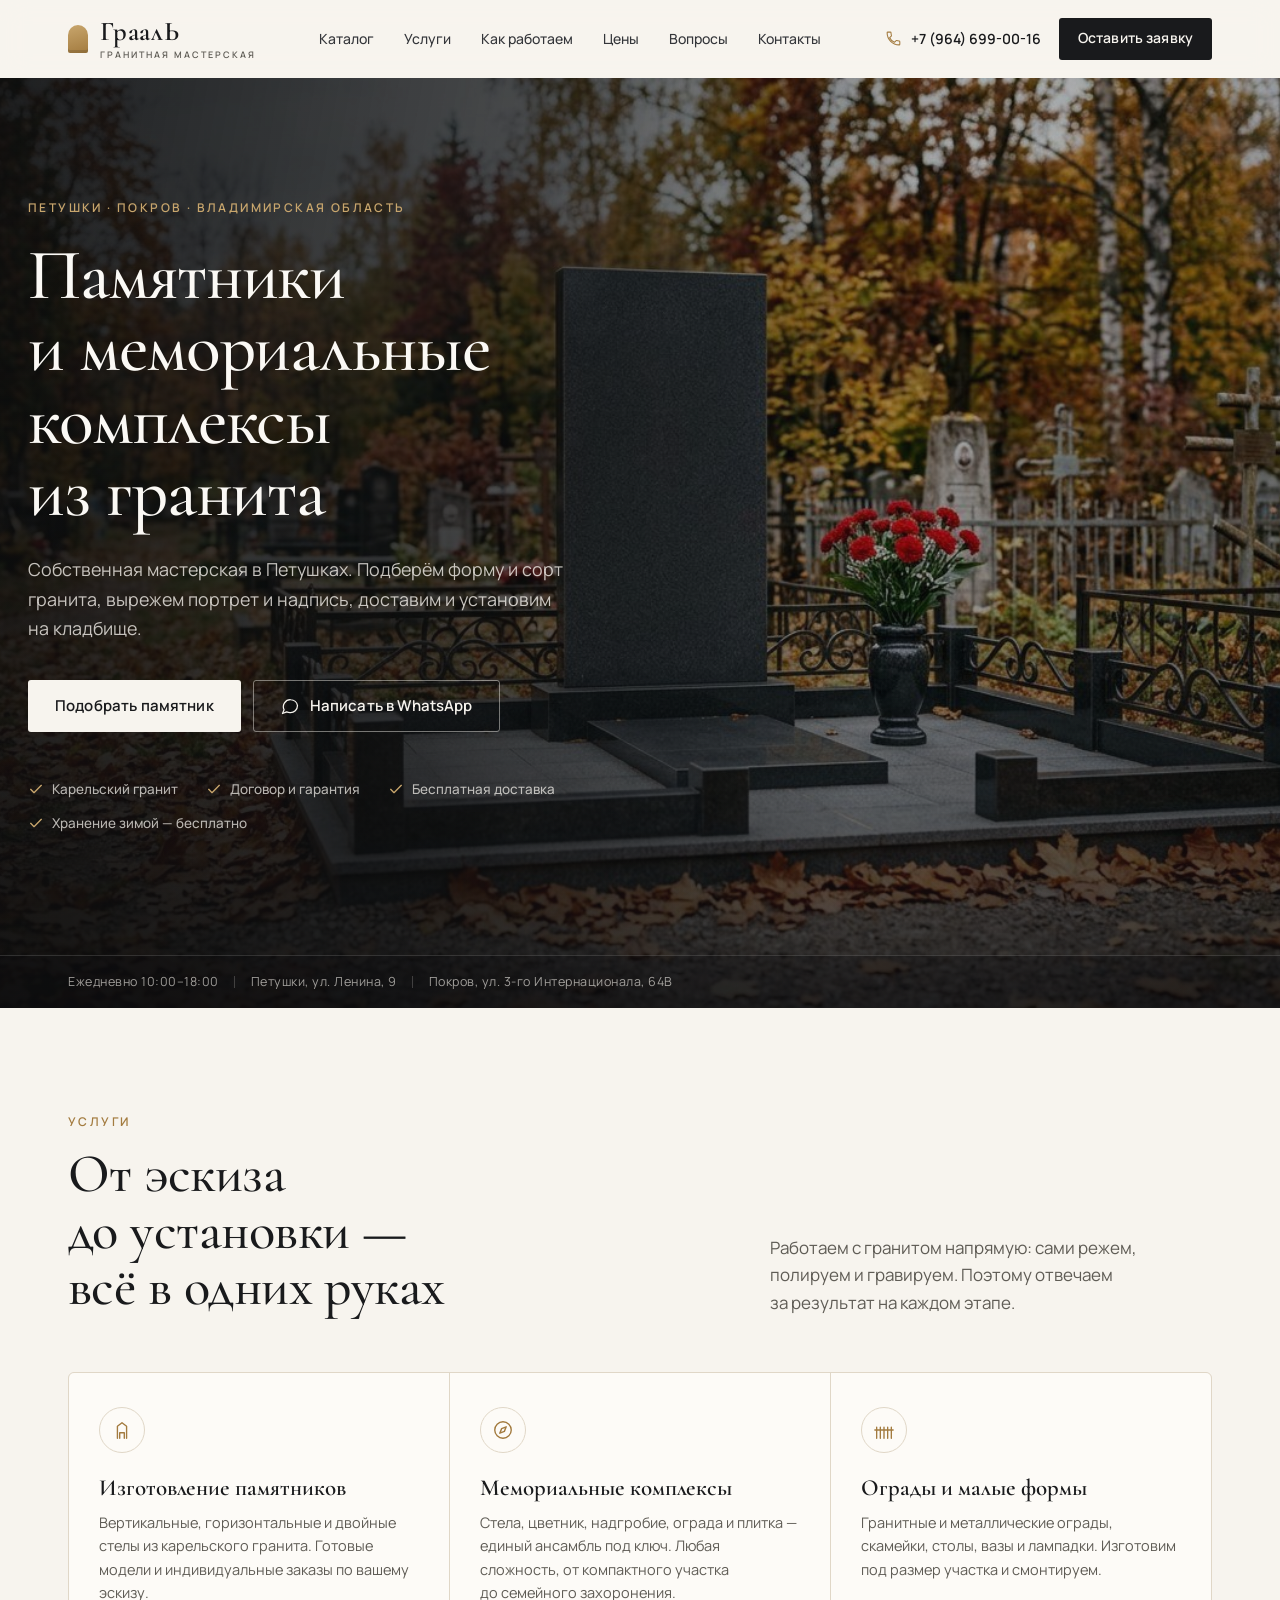
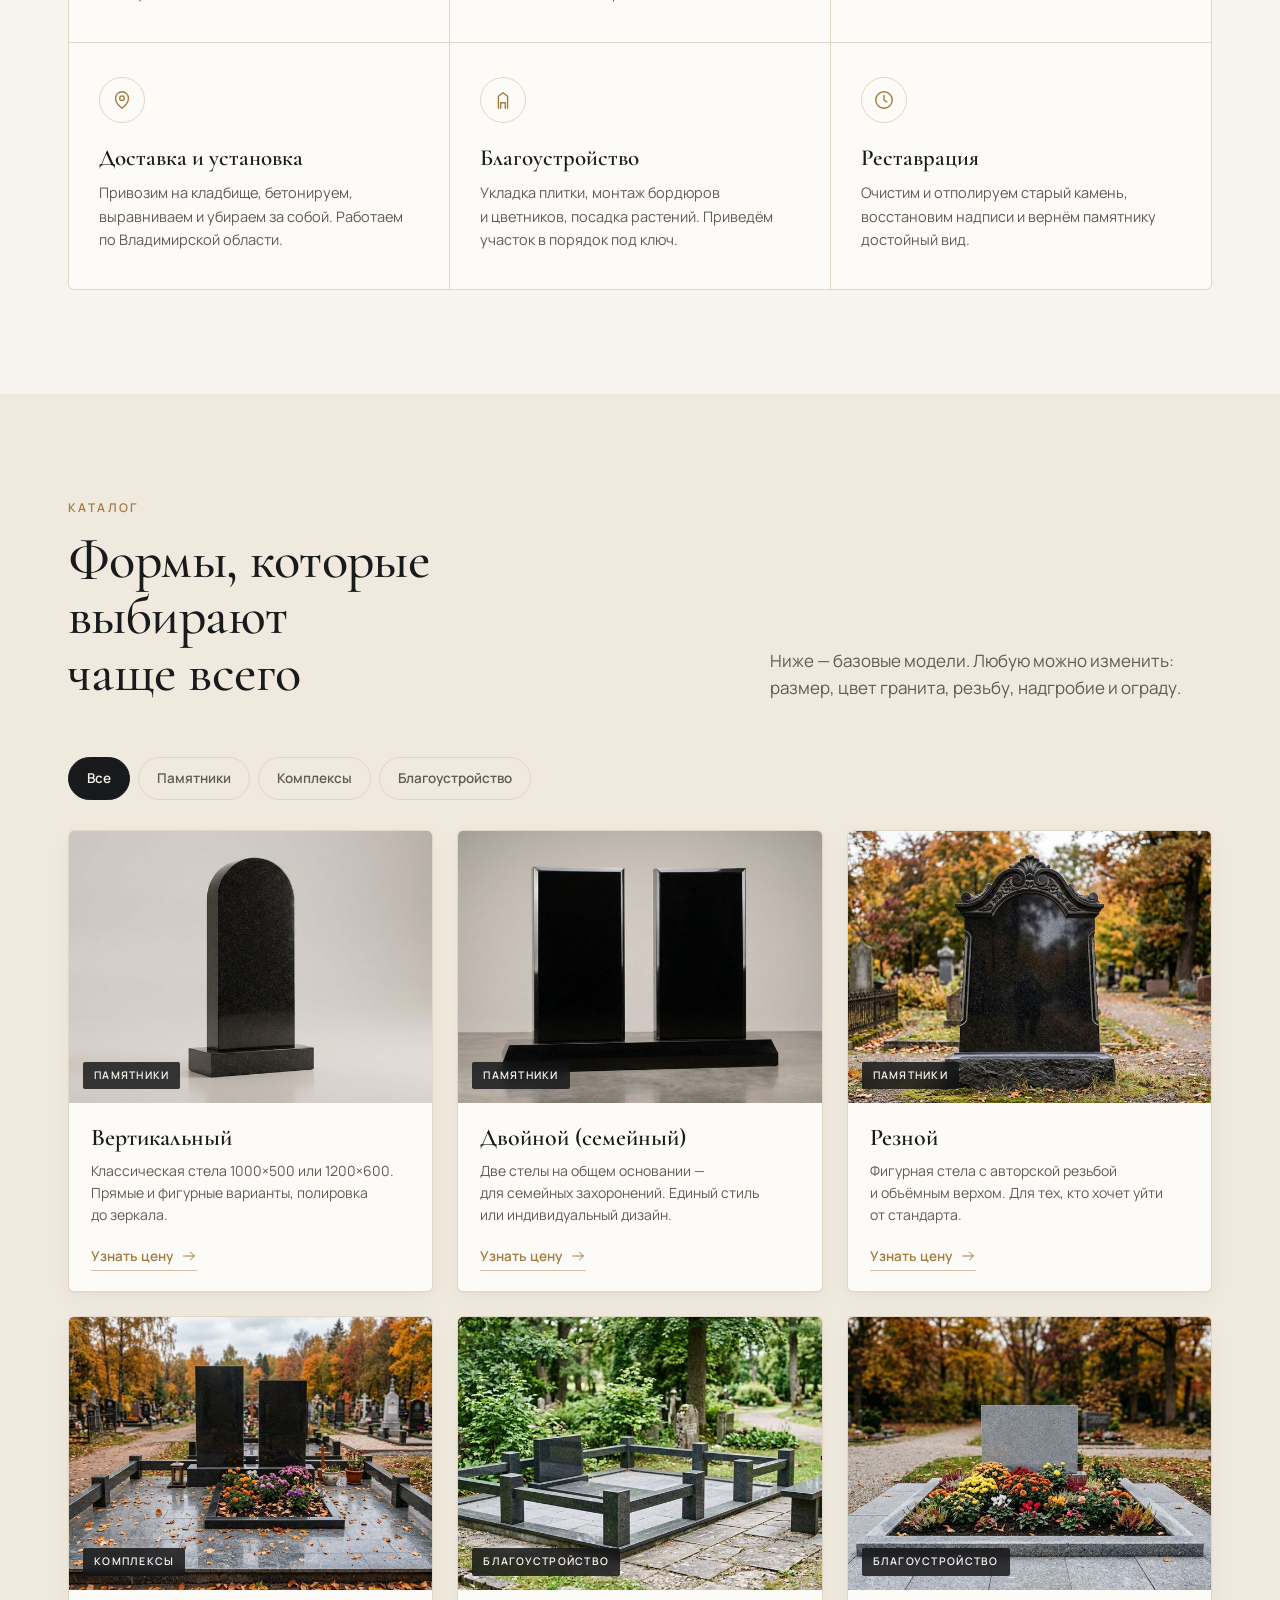
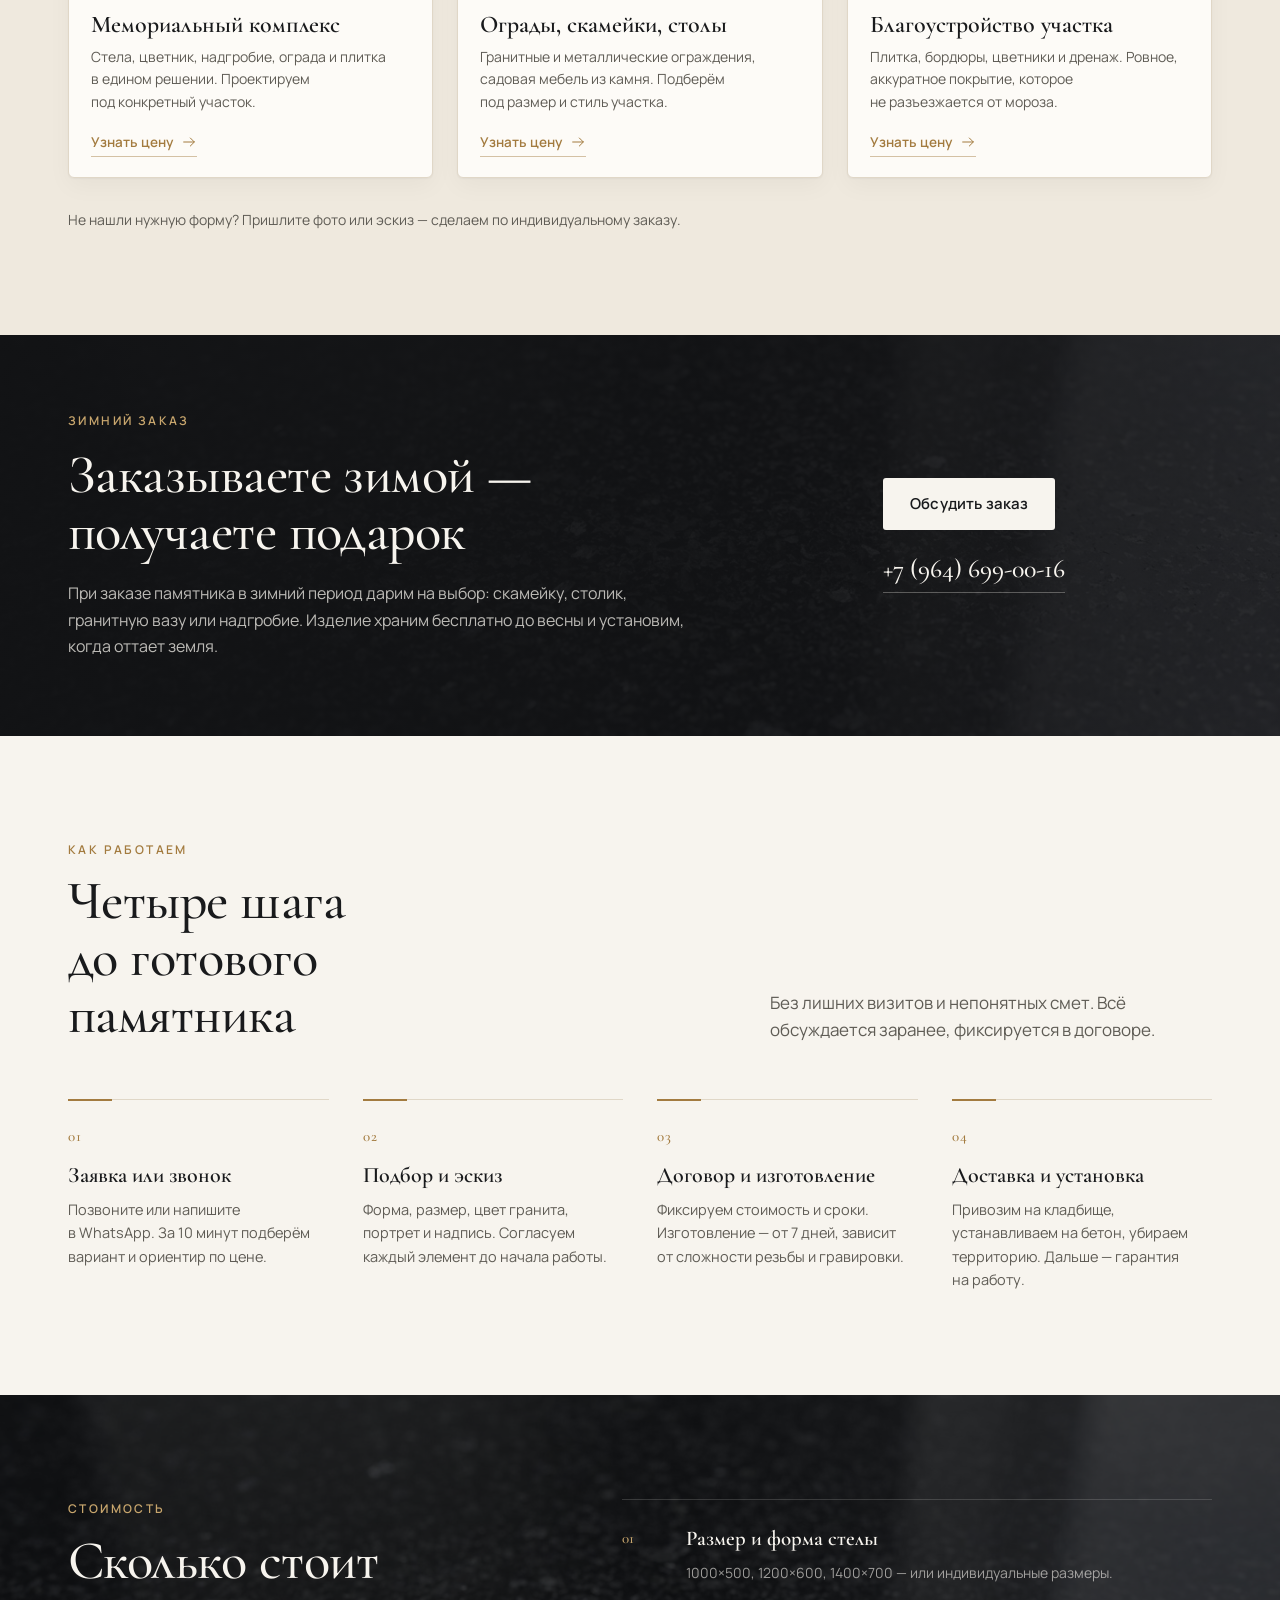
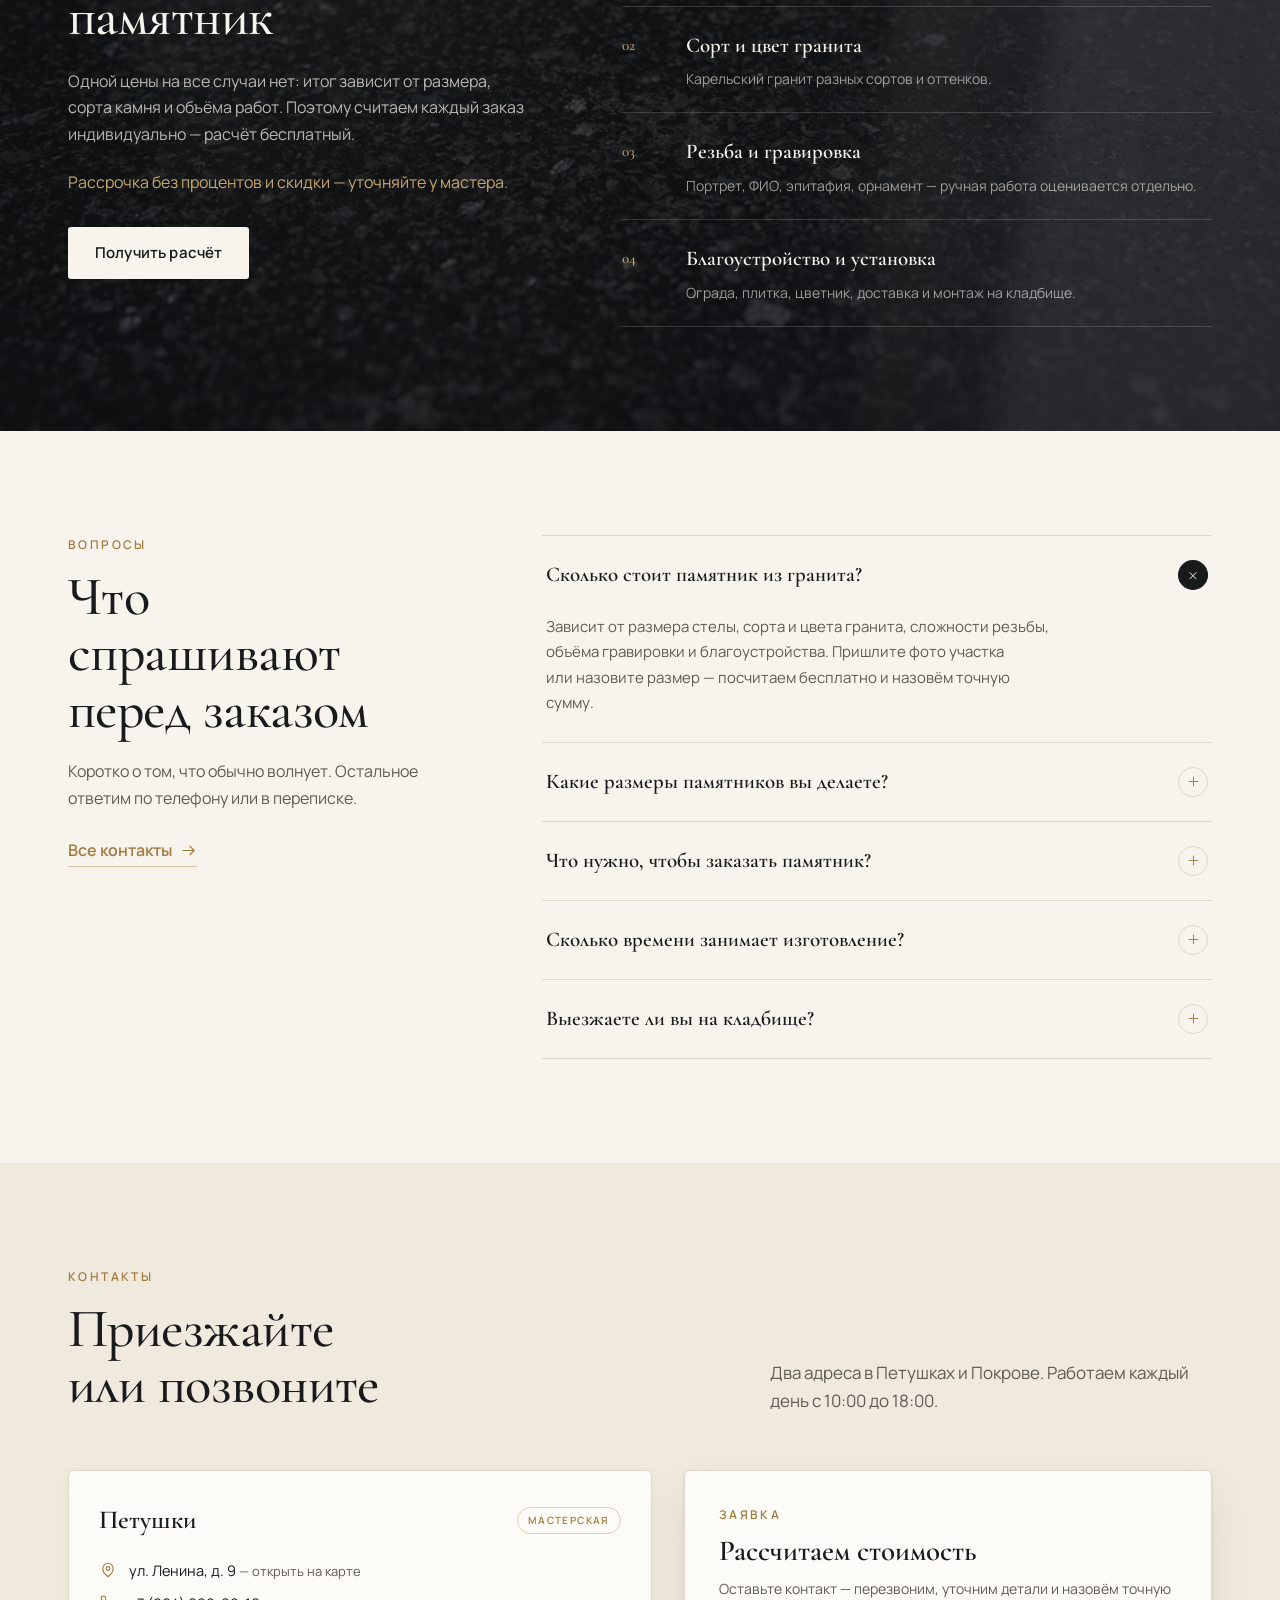
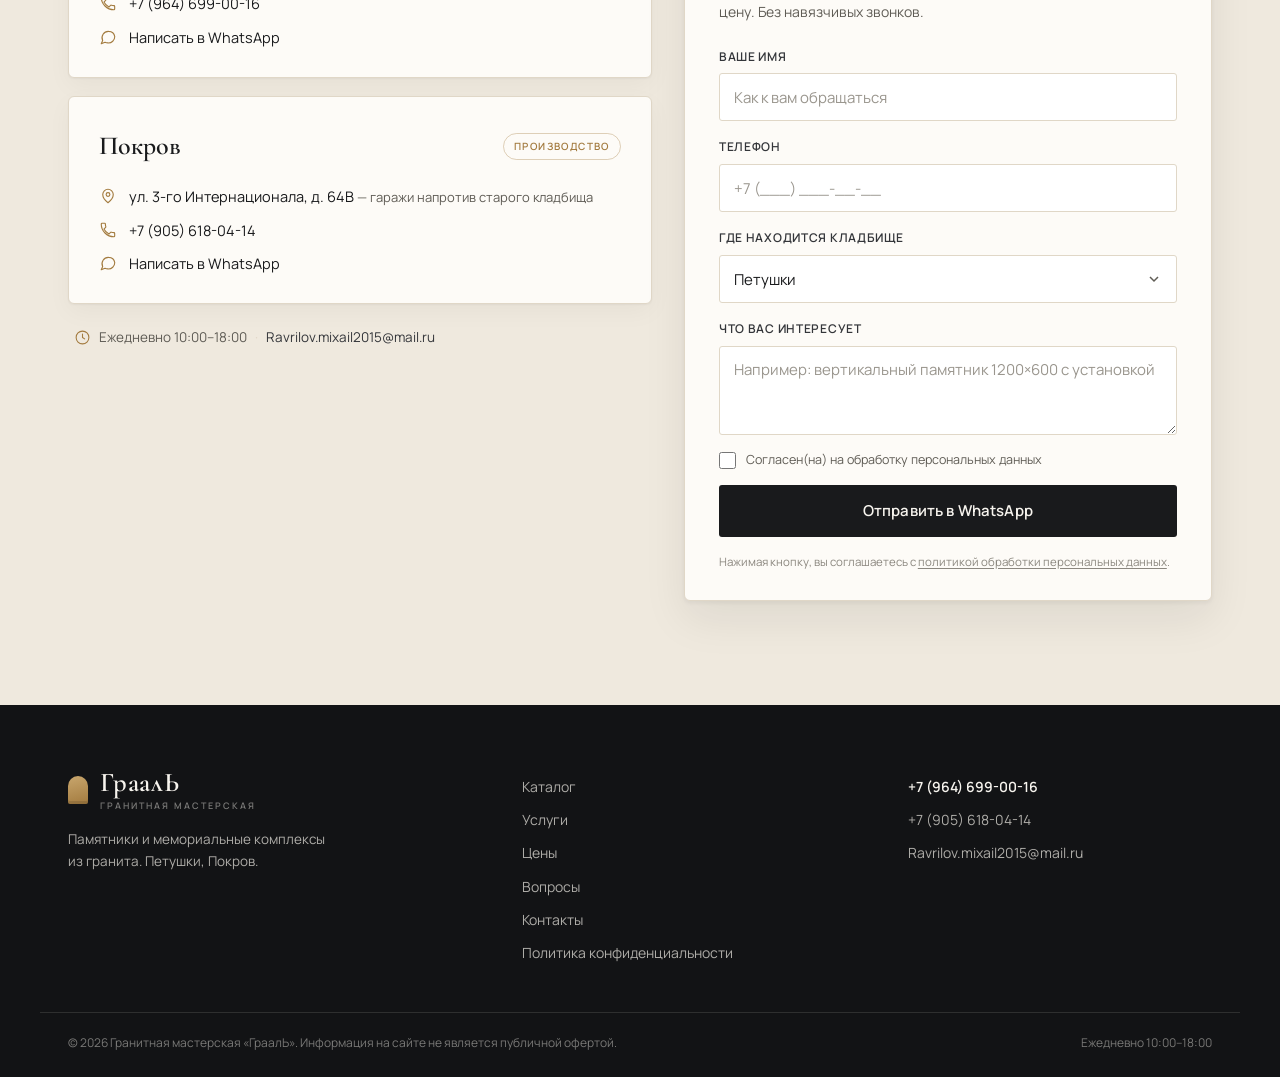
==== index.html @ c3bb771c "Redesign granite workshop site: static landing, catalog, SEO, forms Co-authored-by: arena-agent <297" ====
<!DOCTYPE html>
<html lang="ru-RU">
<head>
  <meta charset="utf-8">
  <meta name="viewport" content="width=device-width, initial-scale=1">
  <title>Памятники из гранита в Петушках и Покрове — мастерская «ГраалЬ»</title>
  <meta name="description" content="Гранитная мастерская «ГраалЬ»: памятники и мемориальные комплексы из карельского гранита в Петушках и Покрове. Изготовление, гравировка, доставка и установка. Договор, гарантия, рассрочка. Ежедневно 10:00–18:00.">
  <meta name="theme-color" content="#f7f4ee">
  <link rel="icon" href="favicon.svg" type="image/svg+xml">
  <link rel="preload" href="assets/fonts/cormorant-garamond-cyrillic-500-normal.woff2" as="font" type="font/woff2" crossorigin>
  <link rel="preload" href="assets/fonts/manrope-cyrillic-wght-normal.woff2" as="font" type="font/woff2" crossorigin>
  <link rel="preload" href="assets/img/hero.jpg" as="image">
  <link rel="stylesheet" href="assets/css/style.css">
  <script>document.documentElement.classList.add('js');</script>

  <meta property="og:type" content="website">
  <meta property="og:locale" content="ru_RU">
  <meta property="og:site_name" content="Гранитная мастерская «ГраалЬ»">
  <meta property="og:title" content="Памятники из гранита в Петушках и Покрове — изготовление и установка">
  <meta property="og:description" content="Собственная мастерская: памятники и мемориальные комплексы из карельского гранита. Гравировка, доставка, установка, благоустройство. Договор и гарантия.">
  <meta property="og:image" content="assets/img/hero.jpg">
  <meta name="twitter:card" content="summary_large_image">

  <script type="application/ld+json">
  {
    "@context": "https://schema.org",
    "@graph": [
      {
        "@type": "Organization",
        "@id": "/#organization",
        "name": "Гранитная мастерская «ГраалЬ»",
        "url": "/",
        "logo": "favicon.svg",
        "email": "Ravrilov.mixail2015@mail.ru",
        "telephone": ["+7 (964) 699-00-16", "+7 (905) 618-04-14"],
        "address": {
          "@type": "PostalAddress",
          "streetAddress": "ул. Ленина, д. 9",
          "addressLocality": "Петушки",
          "addressRegion": "Владимирская область",
          "addressCountry": "RU"
        }
      },
      {
        "@type": "LocalBusiness",
        "@id": "/#petushki",
        "name": "Гранитная мастерская «ГраалЬ» — Петушки",
        "image": "assets/img/hero.jpg",
        "url": "/",
        "telephone": "+7 (964) 699-00-16",
        "email": "Ravrilov.mixail2015@mail.ru",
        "priceRange": "₽₽",
        "address": {
          "@type": "PostalAddress",
          "streetAddress": "ул. Ленина, д. 9",
          "addressLocality": "Петушки",
          "addressRegion": "Владимирская область",
          "addressCountry": "RU"
        },
        "openingHoursSpecification": {
          "@type": "OpeningHoursSpecification",
          "dayOfWeek": ["Monday","Tuesday","Wednesday","Thursday","Friday","Saturday","Sunday"],
          "opens": "10:00",
          "closes": "18:00"
        },
        "areaServed": { "@type": "State", "name": "Владимирская область" }
      },
      {
        "@type": "LocalBusiness",
        "@id": "/#pokrov",
        "name": "Гранитная мастерская «ГраалЬ» — Покров",
        "image": "assets/img/hero.jpg",
        "url": "/",
        "telephone": "+7 (905) 618-04-14",
        "email": "Ravrilov.mixail2015@mail.ru",
        "priceRange": "₽₽",
        "address": {
          "@type": "PostalAddress",
          "streetAddress": "ул. 3-го Интернационала, д. 64В (гаражи напротив старого кладбища)",
          "addressLocality": "Покров",
          "addressRegion": "Владимирская область",
          "addressCountry": "RU"
        },
        "openingHoursSpecification": {
          "@type": "OpeningHoursSpecification",
          "dayOfWeek": ["Monday","Tuesday","Wednesday","Thursday","Friday","Saturday","Sunday"],
          "opens": "10:00",
          "closes": "18:00"
        },
        "areaServed": { "@type": "State", "name": "Владимирская область" }
      },
      {
        "@type": "FAQPage",
        "mainEntity": [
          {
            "@type": "Question",
            "name": "Сколько стоит памятник из гранита?",
            "acceptedAnswer": {
              "@type": "Answer",
              "text": "Цена зависит от размера стелы, сорта и цвета гранита, сложности резьбы, объёма гравировки и благоустройства. Расчёт бесплатный: назовите размер или пришлите фото участка — назовём точную стоимость."
            }
          },
          {
            "@type": "Question",
            "name": "Какие размеры памятников вы делаете?",
            "acceptedAnswer": {
              "@type": "Answer",
              "text": "Стандартные вертикальные стелы — 1000×500, 1200×600 и 1400×700 мм. Делаем двойные (семейные) памятники, фигурные и резные стелы, а также изделия по индивидуальным размерам."
            }
          },
          {
            "@type": "Question",
            "name": "Что нужно, чтобы заказать памятник?",
            "acceptedAnswer": {
              "@type": "Answer",
              "text": "ФИО, даты жизни, фотографию для портрета и адрес кладбища. Если есть старый памятник или ограда — достаточно фото, остальное обсудим при встрече или по телефону."
            }
          },
          {
            "@type": "Question",
            "name": "Сколько времени занимает изготовление?",
            "acceptedAnswer": {
              "@type": "Answer",
              "text": "От 7 дней в зависимости от сложности: резьба, ручной портрет и индивидуальный эскиз увеличивают срок. Зимой изделие можно заказать заранее — храним его бесплатно до весны."
            }
          },
          {
            "@type": "Question",
            "name": "Выезжаете ли вы на кладбище?",
            "acceptedAnswer": {
              "@type": "Answer",
              "text": "Да. Доставляем и устанавливаем памятники на кладбищах Петушков, Покрова и Владимирской области, бетонируем, выравниваем и убираем за собой."
            }
          }
        ]
      }
    ]
  }
  </script>
</head>
<body>
  <a class="skip-link" href="#main">Перейти к содержанию</a>

  <svg class="sprite" aria-hidden="true" focusable="false" xmlns="http://www.w3.org/2000/svg">
    <symbol id="i-phone" viewBox="0 0 24 24"><path d="M6.6 10.8a15 15 0 0 0 6.6 6.6l2.2-2.2a1 1 0 0 1 1-.25 11 11 0 0 0 3.5.56 1 1 0 0 1 1 1V20a1 1 0 0 1-1 1A17 17 0 0 1 3 4a1 1 0 0 1 1-1h3.5a1 1 0 0 1 1 1 11 11 0 0 0 .56 3.5 1 1 0 0 1-.25 1z"/></symbol>
    <symbol id="i-chat" viewBox="0 0 24 24"><path d="M21 11.5a8.4 8.4 0 0 1-9 8.4 9.6 9.6 0 0 1-4-.9L3 21l1.9-4.4a8.4 8.4 0 0 1 8-12.1 8.4 8.4 0 0 1 8.1 7z"/></symbol>
    <symbol id="i-arrow" viewBox="0 0 24 24"><path d="M4 12h16m-6-6 6 6-6 6"/></symbol>
    <symbol id="i-check" viewBox="0 0 24 24"><path d="m4 12.5 5 5L20 6.5"/></symbol>
    <symbol id="i-pin" viewBox="0 0 24 24"><path d="M12 21s7-5.5 7-11a7 7 0 1 0-14 0c0 5.5 7 11 7 11z"/><circle cx="12" cy="10" r="2.5"/></symbol>
    <symbol id="i-clock" viewBox="0 0 24 24"><circle cx="12" cy="12" r="9"/><path d="M12 7v5l3 2"/></symbol>
    <symbol id="i-mail" viewBox="0 0 24 24"><rect x="3" y="5" width="18" height="14" rx="2"/><path d="m3.5 6.5 8.5 6.5 8.5-6.5"/></symbol>
    <symbol id="i-stone" viewBox="0 0 24 24"><path d="M7 21V8l5-4 5 4v13"/><path d="M9.5 21v-6h5v6"/></symbol>
    <symbol id="i-fence" viewBox="0 0 24 24"><path d="M4 21V9m4 12V9m4 12V9m4 12V9m4 12V9M2 12h20"/></symbol>
    <symbol id="i-compass" viewBox="0 0 24 24"><circle cx="12" cy="12" r="9"/><path d="m15.5 8.5-2 5-5 2 2-5z"/></symbol>
    <symbol id="i-menu" viewBox="0 0 24 24"><path d="M4 7h16M4 12h16M4 17h16"/></symbol>
    <symbol id="i-close" viewBox="0 0 24 24"><path d="M6 6l12 12M18 6 6 18"/></symbol>
    <symbol id="i-plus" viewBox="0 0 24 24"><path d="M12 5v14M5 12h14"/></symbol>
  </svg>

  <header class="site-header" id="top">
    <div class="container header-inner">
      <a class="brand" href="#top" aria-label="ГраалЬ — на главную">
        <span class="brand-mark" aria-hidden="true"></span>
        <span class="brand-text">
          <span class="brand-name">ГраалЬ</span>
          <span class="brand-sub">гранитная мастерская</span>
        </span>
      </a>

      <nav class="nav" id="nav" aria-label="Основная навигация">
        <a href="#catalog">Каталог</a>
        <a href="#services">Услуги</a>
        <a href="#process">Как работаем</a>
        <a href="#prices">Цены</a>
        <a href="#faq">Вопросы</a>
        <a href="#contacts">Контакты</a>
      </nav>

      <div class="header-actions">
        <a class="header-phone" href="tel:+79646990016">
          <svg class="icon" aria-hidden="true"><use href="#i-phone"/></svg>
          <span>+7 (964) 699-00-16</span>
        </a>
        <a class="btn btn--solid btn--sm" href="#request">Оставить заявку</a>
        <button class="burger" id="burger" type="button" aria-expanded="false" aria-controls="nav" aria-label="Открыть меню">
          <svg class="icon icon--menu" aria-hidden="true"><use href="#i-menu"/></svg>
          <svg class="icon icon--close" aria-hidden="true"><use href="#i-close"/></svg>
        </button>
      </div>
    </div>
  </header>

  <main id="main">
    <section class="hero">
      <div class="hero-bg" role="img" aria-label="Гранитный памятник с цветами на кладбище осенью"></div>
      <div class="container hero-inner">
        <p class="eyebrow eyebrow--light">Петушки · Покров · Владимирская область</p>
        <h1>Памятники и&nbsp;мемориальные комплексы из&nbsp;гранита</h1>
        <p class="hero-lead">Собственная мастерская в Петушках. Подберём форму и&nbsp;сорт гранита, вырежем портрет и&nbsp;надпись, доставим и&nbsp;установим на&nbsp;кладбище.</p>
        <div class="hero-actions">
          <a class="btn btn--light" href="#catalog">Подобрать памятник</a>
          <a class="btn btn--ghost" href="https://wa.me/79646990016" target="_blank" rel="noopener">
            <svg class="icon" aria-hidden="true"><use href="#i-chat"/></svg>
            Написать в WhatsApp
          </a>
        </div>
        <ul class="trust-list">
          <li><svg class="icon" aria-hidden="true"><use href="#i-check"/></svg>Карельский гранит</li>
          <li><svg class="icon" aria-hidden="true"><use href="#i-check"/></svg>Договор и гарантия</li>
          <li><svg class="icon" aria-hidden="true"><use href="#i-check"/></svg>Бесплатная доставка</li>
          <li><svg class="icon" aria-hidden="true"><use href="#i-check"/></svg>Хранение зимой — бесплатно</li>
        </ul>
      </div>
      <div class="hero-foot">
        <div class="container hero-foot-inner">
          <span>Ежедневно 10:00–18:00</span>
          <span>Петушки, ул. Ленина, 9</span>
          <span>Покров, ул. 3-го Интернационала, 64В</span>
        </div>
      </div>
    </section>

    <section class="section" id="services" aria-labelledby="services-title">
      <div class="container">
        <div class="section-head">
          <div>
            <p class="eyebrow">Услуги</p>
            <h2 id="services-title">От эскиза до&nbsp;установки — всё&nbsp;в&nbsp;одних руках</h2>
          </div>
          <p class="section-lead">Работаем с гранитом напрямую: сами режем, полируем и&nbsp;гравируем. Поэтому отвечаем за&nbsp;результат на&nbsp;каждом этапе.</p>
        </div>

        <div class="services-grid">
          <article class="service-card">
            <span class="service-icon"><svg class="icon" aria-hidden="true"><use href="#i-stone"/></svg></span>
            <h3>Изготовление памятников</h3>
            <p>Вертикальные, горизонтальные и&nbsp;двойные стелы из&nbsp;карельского гранита. Готовые модели и&nbsp;индивидуальные заказы по&nbsp;вашему эскизу.</p>
          </article>
          <article class="service-card">
            <span class="service-icon"><svg class="icon" aria-hidden="true"><use href="#i-compass"/></svg></span>
            <h3>Мемориальные комплексы</h3>
            <p>Стела, цветник, надгробие, ограда и&nbsp;плитка — единый ансамбль под&nbsp;ключ. Любая сложность, от&nbsp;компактного участка до&nbsp;семейного захоронения.</p>
          </article>
          <article class="service-card">
            <span class="service-icon"><svg class="icon" aria-hidden="true"><use href="#i-fence"/></svg></span>
            <h3>Ограды и малые формы</h3>
            <p>Гранитные и&nbsp;металлические ограды, скамейки, столы, вазы и&nbsp;лампадки. Изготовим под&nbsp;размер участка и&nbsp;смонтируем.</p>
          </article>
          <article class="service-card">
            <span class="service-icon"><svg class="icon" aria-hidden="true"><use href="#i-pin"/></svg></span>
            <h3>Доставка и установка</h3>
            <p>Привозим на&nbsp;кладбище, бетонируем, выравниваем и&nbsp;убираем за&nbsp;собой. Работаем по&nbsp;Владимирской области.</p>
          </article>
          <article class="service-card">
            <span class="service-icon"><svg class="icon" aria-hidden="true"><use href="#i-stone"/></svg></span>
            <h3>Благоустройство</h3>
            <p>Укладка плитки, монтаж бордюров и&nbsp;цветников, посадка растений. Приведём участок в&nbsp;порядок под&nbsp;ключ.</p>
          </article>
          <article class="service-card">
            <span class="service-icon"><svg class="icon" aria-hidden="true"><use href="#i-clock"/></svg></span>
            <h3>Реставрация</h3>
            <p>Очистим и&nbsp;отполируем старый камень, восстановим надписи и&nbsp;вернём памятнику достойный вид.</p>
          </article>
        </div>
      </div>
    </section>

    <section class="section section--tinted" id="catalog" aria-labelledby="catalog-title">
      <div class="container">
        <div class="section-head">
          <div>
            <p class="eyebrow">Каталог</p>
            <h2 id="catalog-title">Формы, которые выбирают чаще&nbsp;всего</h2>
          </div>
          <p class="section-lead">Ниже — базовые модели. Любую можно изменить: размер, цвет гранита, резьбу, надгробие и&nbsp;ограду.</p>
        </div>

        <div class="filters" role="group" aria-label="Фильтр каталога">
          <button class="filter is-active" type="button" data-filter="all" aria-pressed="true">Все</button>
          <button class="filter" type="button" data-filter="monuments" aria-pressed="false">Памятники</button>
          <button class="filter" type="button" data-filter="complex" aria-pressed="false">Комплексы</button>
          <button class="filter" type="button" data-filter="improvement" aria-pressed="false">Благоустройство</button>
        </div>

        <div class="catalog-grid" id="catalogGrid">
          <article class="catalog-card" data-category="monuments">
            <div class="catalog-media">
              <img src="assets/img/catalog/vertical.jpg" alt="Вертикальный гранитный памятник классической формы" width="900" height="491" loading="lazy" decoding="async">
              <span class="catalog-tag">Памятники</span>
            </div>
            <div class="catalog-body">
              <h3>Вертикальный</h3>
              <p>Классическая стела 1000×500 или 1200×600. Прямые и&nbsp;фигурные варианты, полировка до&nbsp;зеркала.</p>
              <button class="catalog-link" type="button" data-product="Вертикальный памятник">Узнать цену <svg class="icon" aria-hidden="true"><use href="#i-arrow"/></svg></button>
            </div>
          </article>

          <article class="catalog-card" data-category="monuments">
            <div class="catalog-media">
              <img src="assets/img/catalog/double.jpg" alt="Двойной семейный гранитный памятник" width="900" height="491" loading="lazy" decoding="async">
              <span class="catalog-tag">Памятники</span>
            </div>
            <div class="catalog-body">
              <h3>Двойной (семейный)</h3>
              <p>Две стелы на&nbsp;общем основании — для&nbsp;семейных захоронений. Единый стиль или&nbsp;индивидуальный дизайн.</p>
              <button class="catalog-link" type="button" data-product="Двойной (семейный) памятник">Узнать цену <svg class="icon" aria-hidden="true"><use href="#i-arrow"/></svg></button>
            </div>
          </article>

          <article class="catalog-card" data-category="monuments">
            <div class="catalog-media">
              <img src="assets/img/catalog/carved.jpg" alt="Резной гранитный памятник с фигурным верхом" width="900" height="491" loading="lazy" decoding="async">
              <span class="catalog-tag">Памятники</span>
            </div>
            <div class="catalog-body">
              <h3>Резной</h3>
              <p>Фигурная стела с&nbsp;авторской резьбой и&nbsp;объёмным верхом. Для&nbsp;тех, кто хочет уйти от&nbsp;стандарта.</p>
              <button class="catalog-link" type="button" data-product="Резной памятник">Узнать цену <svg class="icon" aria-hidden="true"><use href="#i-arrow"/></svg></button>
            </div>
          </article>

          <article class="catalog-card" data-category="complex">
            <div class="catalog-media">
              <img src="assets/img/catalog/complex.jpg" alt="Мемориальный комплекс из гранита с оградой и цветником" width="900" height="491" loading="lazy" decoding="async">
              <span class="catalog-tag">Комплексы</span>
            </div>
            <div class="catalog-body">
              <h3>Мемориальный комплекс</h3>
              <p>Стела, цветник, надгробие, ограда и&nbsp;плитка в&nbsp;едином решении. Проектируем под&nbsp;конкретный участок.</p>
              <button class="catalog-link" type="button" data-product="Мемориальный комплекс">Узнать цену <svg class="icon" aria-hidden="true"><use href="#i-arrow"/></svg></button>
            </div>
          </article>

          <article class="catalog-card" data-category="improvement">
            <div class="catalog-media">
              <img src="assets/img/catalog/fence.jpg" alt="Гранитная ограда со скамейкой и столом" width="900" height="491" loading="lazy" decoding="async">
              <span class="catalog-tag">Благоустройство</span>
            </div>
            <div class="catalog-body">
              <h3>Ограды, скамейки, столы</h3>
              <p>Гранитные и&nbsp;металлические ограждения, садовая мебель из&nbsp;камня. Подберём под&nbsp;размер и&nbsp;стиль участка.</p>
              <button class="catalog-link" type="button" data-product="Ограда, скамейка, стол">Узнать цену <svg class="icon" aria-hidden="true"><use href="#i-arrow"/></svg></button>
            </div>
          </article>

          <article class="catalog-card" data-category="improvement">
            <div class="catalog-media">
              <img src="assets/img/catalog/improvement.jpg" alt="Благоустроенный участок с гранитной плиткой и цветником" width="900" height="491" loading="lazy" decoding="async">
              <span class="catalog-tag">Благоустройство</span>
            </div>
            <div class="catalog-body">
              <h3>Благоустройство участка</h3>
              <p>Плитка, бордюры, цветники и&nbsp;дренаж. Ровное, аккуратное покрытие, которое не&nbsp;разъезжается от&nbsp;мороза.</p>
              <button class="catalog-link" type="button" data-product="Благоустройство участка">Узнать цену <svg class="icon" aria-hidden="true"><use href="#i-arrow"/></svg></button>
            </div>
          </article>
        </div>

        <p class="catalog-note">Не нашли нужную форму? Пришлите фото или&nbsp;эскиз — сделаем по&nbsp;индивидуальному заказу.</p>
      </div>
    </section>

    <section class="promo" aria-labelledby="promo-title">
      <div class="container promo-inner">
        <div class="promo-text">
          <p class="eyebrow eyebrow--light">Зимний заказ</p>
          <h2 id="promo-title">Заказываете зимой — получаете подарок</h2>
          <p>При заказе памятника в&nbsp;зимний период дарим на&nbsp;выбор: скамейку, столик, гранитную вазу или&nbsp;надгробие. Изделие храним бесплатно до&nbsp;весны и&nbsp;установим, когда оттает земля.</p>
        </div>
        <div class="promo-actions">
          <a class="btn btn--light" href="#request">Обсудить заказ</a>
          <a class="promo-phone" href="tel:+79646990016">+7 (964) 699-00-16</a>
        </div>
      </div>
    </section>

    <section class="section" id="process" aria-labelledby="process-title">
      <div class="container">
        <div class="section-head">
          <div>
            <p class="eyebrow">Как работаем</p>
            <h2 id="process-title">Четыре шага до&nbsp;готового памятника</h2>
          </div>
          <p class="section-lead">Без&nbsp;лишних визитов и&nbsp;непонятных смет. Всё обсуждается заранее, фиксируется в&nbsp;договоре.</p>
        </div>

        <ol class="steps">
          <li class="step">
            <span class="step-num">01</span>
            <h3>Заявка или звонок</h3>
            <p>Позвоните или&nbsp;напишите в&nbsp;WhatsApp. За&nbsp;10&nbsp;минут подберём вариант и&nbsp;ориентир по&nbsp;цене.</p>
          </li>
          <li class="step">
            <span class="step-num">02</span>
            <h3>Подбор и эскиз</h3>
            <p>Форма, размер, цвет гранита, портрет и&nbsp;надпись. Согласуем каждый элемент до&nbsp;начала работы.</p>
          </li>
          <li class="step">
            <span class="step-num">03</span>
            <h3>Договор и изготовление</h3>
            <p>Фиксируем стоимость и&nbsp;сроки. Изготовление — от&nbsp;7&nbsp;дней, зависит от&nbsp;сложности резьбы и&nbsp;гравировки.</p>
          </li>
          <li class="step">
            <span class="step-num">04</span>
            <h3>Доставка и установка</h3>
            <p>Привозим на&nbsp;кладбище, устанавливаем на&nbsp;бетон, убираем территорию. Дальше — гарантия на&nbsp;работу.</p>
          </li>
        </ol>
      </div>
    </section>

    <section class="section section--dark prices" id="prices" aria-labelledby="prices-title">
      <div class="container">
        <div class="prices-grid">
          <div class="prices-intro">
            <p class="eyebrow eyebrow--light">Стоимость</p>
            <h2 id="prices-title">Сколько стоит памятник</h2>
            <p>Одной цены на&nbsp;все случаи нет: итог зависит от&nbsp;размера, сорта камня и&nbsp;объёма работ. Поэтому считаем каждый заказ индивидуально — расчёт бесплатный.</p>
            <p class="prices-note">Рассрочка без&nbsp;процентов и&nbsp;скидки — уточняйте у&nbsp;мастера.</p>
            <a class="btn btn--light" href="#request">Получить расчёт</a>
          </div>
          <ul class="price-factors">
            <li>
              <span class="factor-num">01</span>
              <div>
                <h3>Размер и форма стелы</h3>
                <p>1000×500, 1200×600, 1400×700 — или&nbsp;индивидуальные размеры.</p>
              </div>
            </li>
            <li>
              <span class="factor-num">02</span>
              <div>
                <h3>Сорт и цвет гранита</h3>
                <p>Карельский гранит разных сортов и&nbsp;оттенков.</p>
              </div>
            </li>
            <li>
              <span class="factor-num">03</span>
              <div>
                <h3>Резьба и гравировка</h3>
                <p>Портрет, ФИО, эпитафия, орнамент — ручная работа оценивается отдельно.</p>
              </div>
            </li>
            <li>
              <span class="factor-num">04</span>
              <div>
                <h3>Благоустройство и установка</h3>
                <p>Ограда, плитка, цветник, доставка и&nbsp;монтаж на&nbsp;кладбище.</p>
              </div>
            </li>
          </ul>
        </div>
      </div>
    </section>

    <section class="section" id="faq" aria-labelledby="faq-title">
      <div class="container faq-grid">
        <div class="faq-intro">
          <p class="eyebrow">Вопросы</p>
          <h2 id="faq-title">Что спрашивают перед&nbsp;заказом</h2>
          <p>Коротко о&nbsp;том, что&nbsp;обычно волнует. Остальное ответим по&nbsp;телефону или&nbsp;в&nbsp;переписке.</p>
          <a class="link-arrow" href="#contacts">Все контакты <svg class="icon" aria-hidden="true"><use href="#i-arrow"/></svg></a>
        </div>

        <div class="faq-list">
          <details class="faq-item" open>
            <summary>Сколько стоит памятник из&nbsp;гранита?<span class="faq-icon" aria-hidden="true"><svg class="icon"><use href="#i-plus"/></svg></span></summary>
            <div class="faq-answer"><p>Зависит от&nbsp;размера стелы, сорта и&nbsp;цвета гранита, сложности резьбы, объёма гравировки и&nbsp;благоустройства. Пришлите фото участка или&nbsp;назовите размер — посчитаем бесплатно и&nbsp;назовём точную сумму.</p></div>
          </details>
          <details class="faq-item">
            <summary>Какие размеры памятников вы&nbsp;делаете?<span class="faq-icon" aria-hidden="true"><svg class="icon"><use href="#i-plus"/></svg></span></summary>
            <div class="faq-answer"><p>Стандартные вертикальные стелы — 1000×500, 1200×600 и&nbsp;1400×700&nbsp;мм. Делаем двойные (семейные) памятники, фигурные и&nbsp;резные стелы, а&nbsp;также изделия по&nbsp;вашим размерам.</p></div>
          </details>
          <details class="faq-item">
            <summary>Что нужно, чтобы заказать памятник?<span class="faq-icon" aria-hidden="true"><svg class="icon"><use href="#i-plus"/></svg></span></summary>
            <div class="faq-answer"><p>ФИО, даты жизни, фотографию для&nbsp;портрета и&nbsp;адрес кладбища. Если&nbsp;на&nbsp;участке уже есть старый памятник или&nbsp;ограда — достаточно фото, остальное обсудим.</p></div>
          </details>
          <details class="faq-item">
            <summary>Сколько времени занимает изготовление?<span class="faq-icon" aria-hidden="true"><svg class="icon"><use href="#i-plus"/></svg></span></summary>
            <div class="faq-answer"><p>От&nbsp;7&nbsp;дней в&nbsp;зависимости от&nbsp;сложности: резьба, ручной портрет и&nbsp;индивидуальный эскиз увеличивают срок. Зимой можно заказать заранее — храним изделие бесплатно до&nbsp;весны.</p></div>
          </details>
          <details class="faq-item">
            <summary>Выезжаете ли вы&nbsp;на&nbsp;кладбище?<span class="faq-icon" aria-hidden="true"><svg class="icon"><use href="#i-plus"/></svg></span></summary>
            <div class="faq-answer"><p>Да. Доставляем и&nbsp;устанавливаем памятники на&nbsp;кладбищах Петушков, Покрова и&nbsp;Владимирской области: бетонируем, выравниваем и&nbsp;убираем за&nbsp;собой.</p></div>
          </details>
        </div>
      </div>
    </section>

    <section class="section section--tinted" id="contacts" aria-labelledby="contacts-title">
      <div class="container">
        <div class="section-head">
          <div>
            <p class="eyebrow">Контакты</p>
            <h2 id="contacts-title">Приезжайте или&nbsp;позвоните</h2>
          </div>
          <p class="section-lead">Два адреса в&nbsp;Петушках и&nbsp;Покрове. Работаем каждый день с&nbsp;10:00 до&nbsp;18:00.</p>
        </div>

        <div class="contact-grid">
          <div class="contact-cards">
            <article class="contact-card">
              <div class="contact-card-head">
                <h3>Петушки</h3>
                <span class="contact-badge">Мастерская</span>
              </div>
              <ul class="contact-list">
                <li>
                  <svg class="icon" aria-hidden="true"><use href="#i-pin"/></svg>
                  <a href="https://yandex.ru/maps/?text=%D0%9F%D0%B5%D1%82%D1%83%D1%88%D0%BA%D0%B8%2C%20%D1%83%D0%BB%D0%B8%D1%86%D0%B0%20%D0%9B%D0%B5%D0%BD%D0%B8%D0%BD%D0%B0%2C%209" target="_blank" rel="noopener">ул. Ленина, д.&nbsp;9 <span class="contact-hint">— открыть на карте</span></a>
                </li>
                <li>
                  <svg class="icon" aria-hidden="true"><use href="#i-phone"/></svg>
                  <a href="tel:+79646990016">+7 (964) 699-00-16</a>
                </li>
                <li>
                  <svg class="icon" aria-hidden="true"><use href="#i-chat"/></svg>
                  <a href="https://wa.me/79646990016" target="_blank" rel="noopener">Написать в WhatsApp</a>
                </li>
              </ul>
            </article>

            <article class="contact-card">
              <div class="contact-card-head">
                <h3>Покров</h3>
                <span class="contact-badge">Производство</span>
              </div>
              <ul class="contact-list">
                <li>
                  <svg class="icon" aria-hidden="true"><use href="#i-pin"/></svg>
                  <a href="https://yandex.ru/maps/?text=%D0%9F%D0%BE%D0%BA%D1%80%D0%BE%D0%B2%2C%20%D1%83%D0%BB%D0%B8%D1%86%D0%B0%203-%D0%B3%D0%BE%20%D0%98%D0%BD%D1%82%D0%B5%D1%80%D0%BD%D0%B0%D1%86%D0%B8%D0%BE%D0%BD%D0%B0%D0%BB%D0%B0%2C%2064%D0%92" target="_blank" rel="noopener">ул. 3-го Интернационала, д.&nbsp;64В <span class="contact-hint">— гаражи напротив старого кладбища</span></a>
                </li>
                <li>
                  <svg class="icon" aria-hidden="true"><use href="#i-phone"/></svg>
                  <a href="tel:+79056180414">+7 (905) 618-04-14</a>
                </li>
                <li>
                  <svg class="icon" aria-hidden="true"><use href="#i-chat"/></svg>
                  <a href="https://wa.me/79056180414" target="_blank" rel="noopener">Написать в WhatsApp</a>
                </li>
              </ul>
            </article>

            <p class="contact-common">
              <svg class="icon" aria-hidden="true"><use href="#i-clock"/></svg>
              Ежедневно 10:00–18:00
              <span class="contact-sep" aria-hidden="true">·</span>
              <a href="mailto:Ravrilov.mixail2015@mail.ru">Ravrilov.mixail2015@mail.ru</a>
            </p>
          </div>

          <div class="request-card" id="request">
            <p class="eyebrow">Заявка</p>
            <h3>Рассчитаем стоимость</h3>
            <p class="request-note">Оставьте контакт — перезвоним, уточним детали и&nbsp;назовём точную цену. Без&nbsp;навязчивых звонков.</p>

            <form id="request-form" novalidate>
              <div class="field">
                <label for="f-name">Ваше имя</label>
                <input id="f-name" name="name" type="text" autocomplete="name" placeholder="Как к вам обращаться" required>
              </div>
              <div class="field">
                <label for="f-phone">Телефон</label>
                <input id="f-phone" name="phone" type="tel" inputmode="tel" autocomplete="tel" placeholder="+7 (___) ___-__-__" required>
              </div>
              <div class="field">
                <label for="f-place">Где находится кладбище</label>
                <select id="f-place" name="place">
                  <option value="petushki">Петушки</option>
                  <option value="pokrov">Покров</option>
                  <option value="other">Другой район</option>
                </select>
              </div>
              <div class="field">
                <label for="f-comment">Что вас интересует</label>
                <textarea id="f-comment" name="comment" rows="3" placeholder="Например: вертикальный памятник 1200×600 с установкой"></textarea>
              </div>
              <label class="consent">
                <input type="checkbox" id="f-consent" required>
                <span>Согласен(на) на обработку персональных данных</span>
              </label>
              <button class="btn btn--solid btn--block" type="submit">Отправить в WhatsApp</button>
              <p class="form-hint">Нажимая кнопку, вы&nbsp;соглашаетесь с&nbsp;<a href="privacy.html">политикой обработки персональных данных</a>.</p>
              <p class="form-status" id="formStatus" role="status" aria-live="polite"></p>
            </form>
          </div>
        </div>
      </div>
    </section>
  </main>

  <footer class="site-footer">
    <div class="container footer-inner">
      <div class="footer-brand">
        <a class="brand" href="#top">
          <span class="brand-mark" aria-hidden="true"></span>
          <span class="brand-text">
            <span class="brand-name">ГраалЬ</span>
            <span class="brand-sub">гранитная мастерская</span>
          </span>
        </a>
        <p>Памятники и&nbsp;мемориальные комплексы из&nbsp;гранита. Петушки, Покров.</p>
      </div>
      <nav class="footer-nav" aria-label="Навигация в подвале">
        <a href="#catalog">Каталог</a>
        <a href="#services">Услуги</a>
        <a href="#prices">Цены</a>
        <a href="#faq">Вопросы</a>
        <a href="#contacts">Контакты</a>
        <a href="privacy.html">Политика конфиденциальности</a>
      </nav>
      <div class="footer-contacts">
        <a href="tel:+79646990016">+7 (964) 699-00-16</a>
        <a href="tel:+79056180414">+7 (905) 618-04-14</a>
        <a href="mailto:Ravrilov.mixail2015@mail.ru">Ravrilov.mixail2015@mail.ru</a>
      </div>
    </div>
    <div class="container footer-bottom">
      <p>© <span id="year">2026</span> Гранитная мастерская «ГраалЬ». Информация на&nbsp;сайте не&nbsp;является публичной офертой.</p>
      <p>Ежедневно 10:00–18:00</p>
    </div>
  </footer>

  <div class="mobile-bar" aria-hidden="false">
    <a class="mobile-call" href="tel:+79646990016">
      <svg class="icon" aria-hidden="true"><use href="#i-phone"/></svg>
      Позвонить
    </a>
    <a class="mobile-wa" href="https://wa.me/79646990016" target="_blank" rel="noopener">
      <svg class="icon" aria-hidden="true"><use href="#i-chat"/></svg>
      WhatsApp
    </a>
  </div>

  <script src="assets/js/main.js" defer></script>
</body>
</html>
---- assets/css/style.css ----
/* ==========================================================================
   ГраалЬ — гранитная мастерская
   Статический сайт без сборки. Шрифты локальные, внешних запросов нет.
   ========================================================================== */

/* ---------- Шрифты ---------- */
@font-face {
  font-family: "Cormorant Garamond";
  font-style: normal;
  font-weight: 500;
  font-display: swap;
  src: url("../fonts/cormorant-garamond-cyrillic-500-normal.woff2") format("woff2");
  unicode-range: U+0301, U+0400-045F, U+0490-0491, U+04B0-04B1, U+2116;
}
@font-face {
  font-family: "Cormorant Garamond";
  font-style: normal;
  font-weight: 500;
  font-display: swap;
  src: url("../fonts/cormorant-garamond-latin-500-normal.woff2") format("woff2");
  unicode-range: U+0000-00FF, U+0131, U+0152-0153, U+02BB-02BC, U+02C6, U+02DA, U+02DC, U+2000-206F, U+2074, U+20AC, U+2122, U+2191, U+2193, U+2212, U+2215, U+FEFF, U+FFFD;
}
@font-face {
  font-family: "Cormorant Garamond";
  font-style: normal;
  font-weight: 600;
  font-display: swap;
  src: url("../fonts/cormorant-garamond-cyrillic-600-normal.woff2") format("woff2");
  unicode-range: U+0301, U+0400-045F, U+0490-0491, U+04B0-04B1, U+2116;
}
@font-face {
  font-family: "Cormorant Garamond";
  font-style: normal;
  font-weight: 600;
  font-display: swap;
  src: url("../fonts/cormorant-garamond-latin-600-normal.woff2") format("woff2");
  unicode-range: U+0000-00FF, U+0131, U+0152-0153, U+02BB-02BC, U+02C6, U+02DA, U+02DC, U+2000-206F, U+2074, U+20AC, U+2122, U+2191, U+2193, U+2212, U+2215, U+FEFF, U+FFFD;
}
@font-face {
  font-family: "Manrope";
  font-style: normal;
  font-weight: 200 800;
  font-display: swap;
  src: url("../fonts/manrope-cyrillic-wght-normal.woff2") format("woff2");
  unicode-range: U+0301, U+0400-045F, U+0490-0491, U+04B0-04B1, U+2116;
}
@font-face {
  font-family: "Manrope";
  font-style: normal;
  font-weight: 200 800;
  font-display: swap;
  src: url("../fonts/manrope-latin-wght-normal.woff2") format("woff2");
  unicode-range: U+0000-00FF, U+0131, U+0152-0153, U+02BB-02BC, U+02C6, U+02DA, U+02DC, U+2000-206F, U+2074, U+20AC, U+2122, U+2191, U+2193, U+2212, U+2215, U+FEFF, U+FFFD;
}

/* ---------- Токены ---------- */
:root {
  --paper: #f7f4ee;
  --paper-2: #efe9de;
  --card: #fdfbf7;
  --ink: #191a1c;
  --ink-soft: #34363a;
  --muted: #5f5c55;
  --line: #e0d7c7;
  --line-dark: rgba(247, 244, 238, 0.16);
  --bronze: #a37b3f;
  --bronze-light: #c8a66d;
  --dark: #121315;
  --dark-2: #1b1c1e;
  --serif: "Cormorant Garamond", Georgia, "Times New Roman", serif;
  --sans: "Manrope", -apple-system, BlinkMacSystemFont, "Segoe UI", Roboto, Arial, sans-serif;
  --shadow-sm: 0 1px 2px rgba(25, 26, 28, 0.04), 0 8px 24px rgba(25, 26, 28, 0.04);
  --shadow-md: 0 2px 4px rgba(25, 26, 28, 0.05), 0 18px 44px rgba(25, 26, 28, 0.08);
  --radius: 6px;
  --header-h: 78px;
  --ease: cubic-bezier(0.22, 0.61, 0.36, 1);
}

/* ---------- Базовое ---------- */
*,
*::before,
*::after { box-sizing: border-box; }

html {
  -webkit-text-size-adjust: 100%;
  scroll-behavior: smooth;
  scroll-padding-top: calc(var(--header-h) + 16px);
}

body {
  margin: 0;
  background: var(--paper);
  color: var(--ink);
  font-family: var(--sans);
  font-size: 16px;
  line-height: 1.65;
  font-weight: 400;
  -webkit-font-smoothing: antialiased;
  -moz-osx-font-smoothing: grayscale;
  overflow-x: clip;
}

body.is-locked { overflow: hidden; }

img { max-width: 100%; height: auto; display: block; }

a { color: inherit; text-decoration: none; }

button { font: inherit; color: inherit; }

h1, h2, h3, h4, p, ul, ol, figure { margin: 0; }

ul, ol { padding: 0; list-style: none; }

::selection { background: rgba(163, 123, 63, 0.22); }

:focus-visible {
  outline: 2px solid var(--bronze);
  outline-offset: 3px;
  border-radius: 2px;
}

.sprite {
  position: absolute;
  width: 0;
  height: 0;
  overflow: hidden;
}

.icon {
  width: 20px;
  height: 20px;
  flex: none;
  fill: none;
  stroke: currentColor;
  stroke-width: 1.5;
  stroke-linecap: round;
  stroke-linejoin: round;
}

.container {
  width: 100%;
  max-width: 1200px;
  margin: 0 auto;
  padding: 0 28px;
}

.skip-link {
  position: absolute;
  left: 16px;
  top: -60px;
  z-index: 200;
  padding: 10px 16px;
  background: var(--ink);
  color: var(--paper);
  border-radius: 3px;
  font-size: 14px;
  transition: top 0.2s var(--ease);
}
.skip-link:focus { top: 12px; }

/* ---------- Кнопки ---------- */
.btn {
  display: inline-flex;
  align-items: center;
  justify-content: center;
  gap: 10px;
  min-height: 52px;
  padding: 13px 26px;
  border: 1px solid transparent;
  border-radius: 3px;
  background: transparent;
  font-family: var(--sans);
  font-size: 15px;
  font-weight: 600;
  letter-spacing: 0.01em;
  line-height: 1.2;
  cursor: pointer;
  text-align: center;
  transition: background-color 0.25s var(--ease), color 0.25s var(--ease), border-color 0.25s var(--ease), transform 0.25s var(--ease);
}
.btn:hover { transform: translateY(-1px); }
.btn:active { transform: translateY(0); }

.btn--solid {
  background: var(--ink);
  color: var(--paper);
}
.btn--solid:hover { background: #2c2e32; }

.btn--light {
  background: var(--paper);
  color: var(--ink);
}
.btn--light:hover { background: #fff; }

.btn--ghost {
  border-color: rgba(247, 244, 238, 0.45);
  color: var(--paper);
}
.btn--ghost:hover { border-color: var(--paper); background: rgba(247, 244, 238, 0.08); }

.btn--sm {
  min-height: 42px;
  padding: 10px 18px;
  font-size: 14px;
}

.btn--block { width: 100%; }

.link-arrow {
  display: inline-flex;
  align-items: center;
  gap: 8px;
  font-weight: 600;
  color: var(--bronze);
  border-bottom: 1px solid rgba(163, 123, 63, 0.4);
  padding-bottom: 2px;
  transition: color 0.2s, border-color 0.2s;
}
.link-arrow:hover { color: #7d5c2b; border-color: #7d5c2b; }
.link-arrow .icon { width: 17px; height: 17px; }

/* ---------- Типографика секций ---------- */
.eyebrow {
  font-size: 12px;
  font-weight: 600;
  letter-spacing: 0.2em;
  text-transform: uppercase;
  color: var(--bronze);
}
.eyebrow--light { color: var(--bronze-light); }

h2 {
  font-family: var(--serif);
  font-weight: 500;
  font-size: clamp(2.1rem, 4.4vw, 3.4rem);
  line-height: 1.04;
  letter-spacing: -0.01em;
  color: var(--ink);
}

.section { padding: 104px 0; }
.section--tinted { background: var(--paper-2); }
.section--dark {
  background: var(--dark);
  color: var(--paper);
}
.section--dark h2 { color: var(--paper); }

.section-head {
  display: grid;
  grid-template-columns: minmax(0, 1.2fr) minmax(0, 0.8fr);
  gap: 40px;
  align-items: end;
  margin-bottom: 56px;
}
.section-head h2 { margin-top: 14px; max-width: 17ch; }
.section-lead {
  color: var(--muted);
  font-size: 17px;
  line-height: 1.6;
  max-width: 44ch;
}
.section--dark .section-lead { color: rgba(247, 244, 238, 0.66); }

/* ---------- Шапка ---------- */
.site-header {
  position: sticky;
  top: 0;
  z-index: 100;
  height: var(--header-h);
  background: rgba(247, 244, 238, 0.88);
  backdrop-filter: blur(14px);
  -webkit-backdrop-filter: blur(14px);
  border-bottom: 1px solid transparent;
  transition: border-color 0.3s, background-color 0.3s, box-shadow 0.3s;
}
.site-header.is-scrolled {
  border-color: var(--line);
  box-shadow: 0 6px 24px rgba(25, 26, 28, 0.05);
}
.header-inner {
  height: 100%;
  display: flex;
  align-items: center;
  justify-content: space-between;
  gap: 24px;
}

.brand {
  display: inline-flex;
  align-items: center;
  gap: 12px;
  flex: none;
}
.brand-mark {
  width: 20px;
  height: 28px;
  border-radius: 10px 10px 2px 2px;
  background: linear-gradient(165deg, var(--bronze-light), var(--bronze));
  box-shadow: inset 0 -3px 0 rgba(0, 0, 0, 0.12);
}
.brand-text { display: flex; flex-direction: column; line-height: 1; }
.brand-name {
  font-family: var(--serif);
  font-size: 27px;
  font-weight: 600;
  letter-spacing: 0.03em;
  color: var(--ink);
}
.brand-sub {
  margin-top: 5px;
  font-size: 9px;
  font-weight: 600;
  letter-spacing: 0.22em;
  text-transform: uppercase;
  color: var(--muted);
}

.nav {
  display: flex;
  align-items: center;
  gap: 30px;
}
.nav a {
  position: relative;
  font-size: 14px;
  font-weight: 500;
  color: var(--ink-soft);
  padding: 6px 0;
  transition: color 0.2s;
}
.nav a::after {
  content: "";
  position: absolute;
  left: 0;
  bottom: 0;
  width: 100%;
  height: 1px;
  background: var(--bronze);
  transform: scaleX(0);
  transform-origin: left;
  transition: transform 0.3s var(--ease);
}
.nav a:hover { color: var(--ink); }
.nav a:hover::after { transform: scaleX(1); }

.header-actions {
  display: flex;
  align-items: center;
  gap: 18px;
  flex: none;
}
.header-phone {
  display: inline-flex;
  align-items: center;
  gap: 9px;
  font-size: 14px;
  font-weight: 600;
  white-space: nowrap;
}
.header-phone .icon { width: 17px; height: 17px; color: var(--bronze); }
.header-phone:hover { color: var(--bronze); }

.burger {
  display: none;
  width: 44px;
  height: 44px;
  padding: 0;
  border: 1px solid var(--line);
  border-radius: 3px;
  background: transparent;
  cursor: pointer;
  align-items: center;
  justify-content: center;
}
.burger .icon--close { display: none; }
.burger[aria-expanded="true"] .icon--menu { display: none; }
.burger[aria-expanded="true"] .icon--close { display: block; }

/* ---------- Hero ---------- */
.hero {
  position: relative;
  background: var(--dark);
  color: var(--paper);
  overflow: hidden;
  isolation: isolate;
}
.hero-bg {
  position: absolute;
  inset: 0;
  z-index: -2;
  background-image: url("../img/hero.jpg");
  background-size: cover;
  background-position: 50% 42%;
  background-repeat: no-repeat;
}
.hero::after {
  content: "";
  position: absolute;
  inset: 0;
  z-index: -1;
  background:
    linear-gradient(100deg, rgba(12, 13, 14, 0.92) 0%, rgba(12, 13, 14, 0.74) 38%, rgba(12, 13, 14, 0.32) 68%, rgba(12, 13, 14, 0.42) 100%),
    linear-gradient(to top, rgba(12, 13, 14, 0.75) 0%, rgba(12, 13, 14, 0) 45%);
}

.hero-inner {
  padding-top: clamp(72px, 10vw, 120px);
  padding-bottom: clamp(72px, 10vw, 120px);
  max-width: 100%;
}
.hero h1 {
  margin-top: 22px;
  max-width: 15ch;
  font-family: var(--serif);
  font-weight: 500;
  font-size: clamp(2.6rem, 5.6vw, 4.6rem);
  line-height: 1.01;
  letter-spacing: -0.015em;
  color: #fbf9f5;
  text-wrap: balance;
}
.hero-lead {
  margin-top: 26px;
  max-width: 52ch;
  font-size: clamp(1rem, 1.4vw, 1.12rem);
  line-height: 1.65;
  color: rgba(247, 244, 238, 0.78);
}
.hero-actions {
  margin-top: 36px;
  display: flex;
  flex-wrap: wrap;
  gap: 12px;
}
.trust-list {
  margin-top: 46px;
  display: flex;
  flex-wrap: wrap;
  gap: 12px 28px;
  max-width: 720px;
}
.trust-list li {
  display: inline-flex;
  align-items: center;
  gap: 8px;
  font-size: 13.5px;
  font-weight: 500;
  color: rgba(247, 244, 238, 0.72);
}
.trust-list .icon {
  width: 16px;
  height: 16px;
  color: var(--bronze-light);
  stroke-width: 2;
}

.hero-foot {
  border-top: 1px solid rgba(247, 244, 238, 0.14);
  background: rgba(12, 13, 14, 0.3);
}
.hero-foot-inner {
  display: flex;
  flex-wrap: wrap;
  gap: 10px 32px;
  padding-top: 16px;
  padding-bottom: 16px;
  font-size: 12.5px;
  letter-spacing: 0.04em;
  color: rgba(247, 244, 238, 0.62);
}
.hero-foot-inner span { position: relative; }
.hero-foot-inner span + span::before {
  content: "";
  position: absolute;
  left: -17px;
  top: 50%;
  width: 1px;
  height: 12px;
  background: rgba(247, 244, 238, 0.2);
  transform: translateY(-50%);
}

/* ---------- Услуги ---------- */
.services-grid {
  display: grid;
  grid-template-columns: repeat(3, 1fr);
  gap: 1px;
  background: var(--line);
  border: 1px solid var(--line);
  border-radius: var(--radius);
  overflow: hidden;
}
.service-card {
  background: var(--card);
  padding: 34px 30px 38px;
  transition: background-color 0.3s;
}
.service-card:hover { background: #fff; }
.service-icon {
  display: inline-flex;
  align-items: center;
  justify-content: center;
  width: 46px;
  height: 46px;
  border: 1px solid var(--line);
  border-radius: 50%;
  color: var(--bronze);
  margin-bottom: 22px;
}
.service-icon .icon { width: 22px; height: 22px; }
.service-card h3 {
  font-family: var(--serif);
  font-size: 23px;
  font-weight: 600;
  line-height: 1.15;
  margin-bottom: 10px;
}
.service-card p {
  font-size: 14.5px;
  line-height: 1.6;
  color: var(--muted);
}

/* ---------- Каталог ---------- */
.filters {
  display: flex;
  flex-wrap: wrap;
  gap: 8px;
  margin-bottom: 30px;
}
.filter {
  padding: 9px 18px;
  border: 1px solid var(--line);
  border-radius: 100px;
  background: transparent;
  color: var(--muted);
  font-size: 13.5px;
  font-weight: 600;
  cursor: pointer;
  transition: all 0.2s var(--ease);
}
.filter:hover { border-color: var(--ink-soft); color: var(--ink); }
.filter.is-active {
  background: var(--ink);
  border-color: var(--ink);
  color: var(--paper);
}

.catalog-grid {
  display: grid;
  grid-template-columns: repeat(3, 1fr);
  gap: 24px;
}
.catalog-card {
  display: flex;
  flex-direction: column;
  background: var(--card);
  border: 1px solid var(--line);
  border-radius: var(--radius);
  overflow: hidden;
  box-shadow: var(--shadow-sm);
  transition: transform 0.35s var(--ease), box-shadow 0.35s var(--ease), opacity 0.3s;
}
.catalog-card:hover {
  transform: translateY(-4px);
  box-shadow: var(--shadow-md);
}
.catalog-card[hidden] { display: none; }

.catalog-media {
  position: relative;
  aspect-ratio: 4 / 3;
  overflow: hidden;
  background: var(--paper-2);
}
.catalog-media img {
  width: 100%;
  height: 100%;
  object-fit: cover;
  transition: transform 0.7s var(--ease);
}
.catalog-card:hover .catalog-media img { transform: scale(1.04); }
.catalog-tag {
  position: absolute;
  left: 14px;
  bottom: 14px;
  padding: 5px 11px;
  background: rgba(18, 19, 21, 0.82);
  color: var(--paper);
  border-radius: 2px;
  font-size: 10.5px;
  font-weight: 600;
  letter-spacing: 0.12em;
  text-transform: uppercase;
  backdrop-filter: blur(4px);
}
.catalog-body {
  display: flex;
  flex-direction: column;
  flex: 1;
  padding: 22px 22px 20px;
}
.catalog-body h3 {
  font-family: var(--serif);
  font-size: 24px;
  font-weight: 600;
  line-height: 1.1;
  margin-bottom: 8px;
}
.catalog-body p {
  font-size: 14px;
  line-height: 1.6;
  color: var(--muted);
  margin-bottom: 18px;
}
.catalog-link {
  margin-top: auto;
  display: inline-flex;
  align-items: center;
  gap: 8px;
  align-self: flex-start;
  padding: 0 0 3px;
  border: 0;
  border-bottom: 1px solid rgba(163, 123, 63, 0.45);
  background: none;
  color: var(--bronze);
  font-size: 13.5px;
  font-weight: 600;
  cursor: pointer;
  transition: color 0.2s, border-color 0.2s, gap 0.25s var(--ease);
}
.catalog-link:hover { color: #7d5c2b; border-color: #7d5c2b; gap: 12px; }
.catalog-link .icon { width: 16px; height: 16px; }

.catalog-note {
  margin-top: 30px;
  font-size: 14px;
  color: var(--muted);
}
.catalog-note a { color: var(--bronze); font-weight: 600; }

/* ---------- Промо ---------- */
.promo {
  position: relative;
  background: var(--dark);
  color: var(--paper);
  overflow: hidden;
  isolation: isolate;
}
.promo::before {
  content: "";
  position: absolute;
  inset: 0;
  z-index: -1;
  background-image: url("../img/granite-texture.jpg");
  background-size: cover;
  background-position: center;
  opacity: 0.28;
}
.promo::after {
  content: "";
  position: absolute;
  inset: 0;
  z-index: -1;
  background: linear-gradient(90deg, rgba(18, 19, 21, 0.96) 0%, rgba(18, 19, 21, 0.82) 55%, rgba(18, 19, 21, 0.55) 100%);
}
.promo-inner {
  display: grid;
  grid-template-columns: minmax(0, 1.4fr) minmax(0, 0.6fr);
  gap: 48px;
  align-items: center;
  padding-top: 76px;
  padding-bottom: 76px;
}
.promo-text h2 {
  margin-top: 16px;
  color: var(--paper);
  max-width: 20ch;
}
.promo-text p:not(.eyebrow) {
  margin-top: 20px;
  max-width: 62ch;
  font-size: 16px;
  color: rgba(247, 244, 238, 0.74);
}
.promo-actions {
  display: flex;
  flex-direction: column;
  align-items: flex-start;
  gap: 18px;
}
.promo-phone {
  font-family: var(--serif);
  font-size: 26px;
  font-weight: 500;
  color: var(--paper);
  border-bottom: 1px solid rgba(247, 244, 238, 0.3);
  padding-bottom: 2px;
}
.promo-phone:hover { border-color: var(--paper); }

/* ---------- Шаги ---------- */
.steps {
  display: grid;
  grid-template-columns: repeat(4, 1fr);
  gap: 34px;
  counter-reset: step;
}
.step {
  position: relative;
  padding-top: 24px;
  border-top: 1px solid var(--line);
}
.step::before {
  content: "";
  position: absolute;
  top: -1px;
  left: 0;
  width: 44px;
  height: 2px;
  background: var(--bronze);
}
.step-num {
  display: block;
  font-family: var(--serif);
  font-size: 15px;
  font-weight: 500;
  letter-spacing: 0.08em;
  color: var(--bronze);
  margin-bottom: 14px;
}
.step h3 {
  font-family: var(--serif);
  font-size: 22px;
  font-weight: 600;
  line-height: 1.15;
  margin-bottom: 10px;
}
.step p { font-size: 14.5px; line-height: 1.6; color: var(--muted); }

/* ---------- Цены ---------- */
.prices {
  position: relative;
  overflow: hidden;
  isolation: isolate;
  background: var(--dark);
}
.prices::before {
  content: "";
  position: absolute;
  inset: 0;
  z-index: -1;
  background-image: url("../img/granite-texture.jpg");
  background-size: cover;
  background-position: center;
  opacity: 0.18;
}
.prices-grid {
  display: grid;
  grid-template-columns: minmax(0, 0.9fr) minmax(0, 1.1fr);
  gap: 72px;
  align-items: start;
}
.prices-intro h2 { margin-top: 14px; max-width: 13ch; }
.prices-intro > p:not(.eyebrow) {
  margin-top: 22px;
  font-size: 16px;
  color: rgba(247, 244, 238, 0.72);
  max-width: 46ch;
}
.prices-note {
  margin-top: 16px;
  font-size: 13.5px;
  color: var(--bronze-light) !important;
}
.prices-intro .btn { margin-top: 32px; }

.price-factors {
  border-top: 1px solid var(--line-dark);
}
.price-factors li {
  display: grid;
  grid-template-columns: 44px 1fr;
  gap: 20px;
  padding: 22px 0;
  border-bottom: 1px solid var(--line-dark);
}
.factor-num {
  font-family: var(--serif);
  font-size: 15px;
  color: var(--bronze-light);
  padding-top: 4px;
}
.price-factors h3 {
  font-family: var(--serif);
  font-size: 21px;
  font-weight: 600;
  color: var(--paper);
  margin-bottom: 4px;
}
.price-factors p { font-size: 14px; color: rgba(247, 244, 238, 0.6); }

/* ---------- FAQ ---------- */
.faq-grid {
  display: grid;
  grid-template-columns: minmax(0, 0.75fr) minmax(0, 1.25fr);
  gap: 72px;
  align-items: start;
}
.faq-intro h2 { margin-top: 14px; max-width: 14ch; }
.faq-intro > p:not(.eyebrow) {
  margin-top: 20px;
  color: var(--muted);
  font-size: 16px;
}
.faq-intro .link-arrow { margin-top: 26px; }

.faq-item {
  border-bottom: 1px solid var(--line);
}
.faq-item:first-child { border-top: 1px solid var(--line); }
.faq-item summary {
  display: flex;
  align-items: center;
  justify-content: space-between;
  gap: 24px;
  padding: 24px 4px;
  cursor: pointer;
  list-style: none;
  font-family: var(--serif);
  font-size: 21px;
  font-weight: 600;
  line-height: 1.2;
  color: var(--ink);
  transition: color 0.2s;
}
.faq-item summary::-webkit-details-marker { display: none; }
.faq-item summary:hover { color: var(--bronze); }
.faq-icon {
  display: inline-flex;
  align-items: center;
  justify-content: center;
  width: 30px;
  height: 30px;
  flex: none;
  border: 1px solid var(--line);
  border-radius: 50%;
  color: var(--bronze);
  transition: transform 0.3s var(--ease), background-color 0.3s;
}
.faq-icon .icon { width: 15px; height: 15px; }
.faq-item[open] .faq-icon { transform: rotate(45deg); background: var(--ink); border-color: var(--ink); color: var(--paper); }
.faq-answer {
  padding: 0 44px 26px 4px;
  font-size: 15px;
  line-height: 1.7;
  color: var(--muted);
  max-width: 62ch;
}

/* ---------- Контакты ---------- */
.contact-grid {
  display: grid;
  grid-template-columns: minmax(0, 1.05fr) minmax(0, 0.95fr);
  gap: 32px;
  align-items: start;
}
.contact-cards {
  display: flex;
  flex-direction: column;
  gap: 18px;
}
.contact-card {
  background: var(--card);
  border: 1px solid var(--line);
  border-radius: var(--radius);
  padding: 28px 30px;
  box-shadow: var(--shadow-sm);
}
.contact-card-head {
  display: flex;
  align-items: center;
  justify-content: space-between;
  gap: 16px;
  margin-bottom: 18px;
}
.contact-card h3 {
  font-family: var(--serif);
  font-size: 26px;
  font-weight: 600;
}
.contact-badge {
  font-size: 10px;
  font-weight: 600;
  letter-spacing: 0.14em;
  text-transform: uppercase;
  color: var(--bronze);
  border: 1px solid rgba(163, 123, 63, 0.35);
  border-radius: 100px;
  padding: 4px 10px;
  white-space: nowrap;
}
.contact-list { display: grid; gap: 12px; }
.contact-list li {
  display: flex;
  align-items: flex-start;
  gap: 12px;
  font-size: 14.5px;
  line-height: 1.5;
}
.contact-list .icon {
  width: 18px;
  height: 18px;
  color: var(--bronze);
  margin-top: 1px;
}
.contact-list a { transition: color 0.2s; }
.contact-list a:hover { color: var(--bronze); }
.contact-hint { color: var(--muted); font-size: 13px; }
.contact-common {
  display: flex;
  align-items: center;
  flex-wrap: wrap;
  gap: 8px;
  font-size: 13.5px;
  color: var(--muted);
  padding: 4px 6px;
}
.contact-common .icon { width: 17px; height: 17px; color: var(--bronze); }
.contact-common a { color: var(--ink-soft); }
.contact-common a:hover { color: var(--bronze); }
.contact-sep { color: var(--line); }

.request-card {
  background: var(--card);
  border: 1px solid var(--line);
  border-radius: var(--radius);
  padding: 34px 34px 30px;
  box-shadow: var(--shadow-md);
}
.request-card h3 {
  font-family: var(--serif);
  font-size: 29px;
  font-weight: 600;
  line-height: 1.1;
  margin-top: 10px;
}
.request-note {
  margin-top: 10px;
  font-size: 14px;
  color: var(--muted);
}
#request-form { margin-top: 24px; display: grid; gap: 16px; }
.field { display: grid; gap: 7px; }
.field label {
  font-size: 12px;
  font-weight: 600;
  letter-spacing: 0.06em;
  text-transform: uppercase;
  color: var(--ink-soft);
}
.field input,
.field select,
.field textarea {
  width: 100%;
  min-height: 48px;
  padding: 12px 14px;
  border: 1px solid var(--line);
  border-radius: 3px;
  background: #fff;
  color: var(--ink);
  font-family: var(--sans);
  font-size: 15px;
  line-height: 1.4;
  transition: border-color 0.2s, box-shadow 0.2s;
}
.field textarea { resize: vertical; min-height: 84px; }
.field select {
  appearance: none;
  background-image: url("data:image/svg+xml,%3Csvg xmlns='http://www.w3.org/2000/svg' width='16' height='16' fill='none' stroke='%235f5c55' stroke-width='1.5'%3E%3Cpath d='m4 6 4 4 4-4'/%3E%3C/svg%3E");
  background-repeat: no-repeat;
  background-position: right 14px center;
  padding-right: 42px;
  cursor: pointer;
}
.field input::placeholder,
.field textarea::placeholder { color: #9a968e; }
.field input:focus,
.field select:focus,
.field textarea:focus {
  outline: none;
  border-color: var(--bronze);
  box-shadow: 0 0 0 3px rgba(163, 123, 63, 0.12);
}
.field input.is-invalid,
.field textarea.is-invalid { border-color: #b4453a; }
.field-error {
  font-size: 12px;
  color: #b4453a;
  display: none;
}
.field-error.is-visible { display: block; }

.consent {
  display: flex;
  align-items: flex-start;
  gap: 10px;
  font-size: 12.5px;
  line-height: 1.45;
  color: var(--muted);
  cursor: pointer;
}
.consent input {
  width: 17px;
  height: 17px;
  margin: 1px 0 0;
  accent-color: var(--bronze);
  flex: none;
}
.form-hint {
  font-size: 11.5px;
  line-height: 1.5;
  color: #8b877f;
}
.form-hint a { text-decoration: underline; text-underline-offset: 2px; }
.form-status {
  font-size: 13.5px;
  line-height: 1.5;
  color: #2f6b46;
  display: none;
}
.form-status.is-visible { display: block; }
.form-status.is-error { color: #b4453a; }

/* ---------- Подвал ---------- */
.site-footer {
  background: var(--dark);
  color: rgba(247, 244, 238, 0.68);
  padding-top: 64px;
}
.footer-inner {
  display: grid;
  grid-template-columns: minmax(0, 1.2fr) minmax(0, 1fr) minmax(0, 0.9fr);
  gap: 48px;
  padding-bottom: 48px;
}
.footer-brand .brand-name { color: var(--paper); }
.footer-brand .brand-sub { color: rgba(247, 244, 238, 0.45); }
.footer-brand p {
  margin-top: 18px;
  font-size: 13.5px;
  line-height: 1.6;
  max-width: 34ch;
}
.footer-nav,
.footer-contacts { display: flex; flex-direction: column; gap: 10px; padding-top: 6px; }
.footer-nav a,
.footer-contacts a {
  font-size: 14px;
  color: rgba(247, 244, 238, 0.68);
  transition: color 0.2s;
}
.footer-nav a:hover,
.footer-contacts a:hover { color: var(--paper); }
.footer-contacts a:first-child { color: var(--paper); font-weight: 600; }
.footer-bottom {
  display: flex;
  flex-wrap: wrap;
  justify-content: space-between;
  gap: 12px;
  padding-top: 20px;
  padding-bottom: 24px;
  border-top: 1px solid rgba(247, 244, 238, 0.12);
  font-size: 12px;
  color: rgba(247, 244, 238, 0.45);
}

/* ---------- Мобильная панель ---------- */
.mobile-bar {
  position: fixed;
  left: 0;
  right: 0;
  bottom: 0;
  z-index: 90;
  display: none;
  gap: 8px;
  padding: 10px 12px calc(10px + env(safe-area-inset-bottom));
  background: rgba(247, 244, 238, 0.94);
  backdrop-filter: blur(14px);
  -webkit-backdrop-filter: blur(14px);
  border-top: 1px solid var(--line);
}
.mobile-bar a {
  display: flex;
  align-items: center;
  justify-content: center;
  gap: 8px;
  min-height: 48px;
  border-radius: 3px;
  font-size: 14px;
  font-weight: 600;
}
.mobile-call { background: var(--ink); color: var(--paper); }
.mobile-wa { background: var(--paper); border: 1px solid var(--line); color: var(--ink); }
.mobile-bar .icon { width: 18px; height: 18px; }

/* ---------- Анимация появления ---------- */
.js .reveal {
  opacity: 0;
  transform: translateY(16px);
  transition: opacity 0.7s var(--ease), transform 0.7s var(--ease);
}
.js .reveal.is-visible { opacity: 1; transform: none; }

/* ---------- Адаптив ---------- */
@media (max-width: 1100px) {
  .section { padding: 84px 0; }
  .header-phone { display: none; }
  .services-grid { grid-template-columns: repeat(2, 1fr); }
  .catalog-grid { grid-template-columns: repeat(2, 1fr); }
  .steps { grid-template-columns: repeat(2, 1fr); gap: 30px; }
  .prices-grid,
  .faq-grid { gap: 48px; }
  .footer-inner { grid-template-columns: 1fr 1fr; }
  .footer-brand { grid-column: 1 / -1; }
}

@media (max-width: 960px) {
  :root { --header-h: 68px; }

  .header-inner { gap: 16px; }
  .header-phone { display: none; }
  .header-actions .btn { display: none; }
  .burger { display: inline-flex; }

  .nav {
    position: fixed;
    top: var(--header-h);
    right: 0;
    bottom: 0;
    width: min(340px, 88vw);
    flex-direction: column;
    align-items: flex-start;
    gap: 4px;
    padding: 28px 28px 40px;
    background: var(--paper);
    border-left: 1px solid var(--line);
    box-shadow: -20px 0 50px rgba(25, 26, 28, 0.12);
    transform: translateX(100%);
    visibility: hidden;
    transition: transform 0.35s var(--ease), visibility 0.35s;
    overflow-y: auto;
  }
  .nav.is-open { transform: none; visibility: visible; }
  .nav a {
    width: 100%;
    padding: 12px 0;
    font-family: var(--serif);
    font-size: 24px;
    font-weight: 600;
    border-bottom: 1px solid var(--line);
  }
  .nav a::after { display: none; }

  .section-head { grid-template-columns: 1fr; gap: 18px; margin-bottom: 40px; }
  .section-head h2 { max-width: 22ch; }
  .section-lead { max-width: 60ch; }

  .promo-inner { grid-template-columns: 1fr; gap: 30px; padding-top: 60px; padding-bottom: 60px; }
  .promo-actions { flex-direction: row; align-items: center; gap: 24px; }

  .prices-grid,
  .faq-grid,
  .contact-grid { grid-template-columns: 1fr; gap: 36px; }
  .price-factors li { padding: 18px 0; }
  .faq-answer { padding-right: 0; }

  .footer-inner { grid-template-columns: 1fr; gap: 32px; }
  .footer-brand { grid-column: auto; }
}

@media (max-width: 720px) {
  .container { padding: 0 20px; }
  .section { padding: 68px 0; }
  h2 { font-size: clamp(1.95rem, 8vw, 2.6rem); }

  .hero-bg { background-position: 58% 42%; }
  .hero-inner { padding-top: 64px; padding-bottom: 64px; }
  .hero h1 { font-size: clamp(2.3rem, 10.5vw, 3.1rem); max-width: 16ch; }
  .hero-lead { margin-top: 20px; }
  .hero-actions { margin-top: 28px; }
  .hero-actions .btn { flex: 1 1 100%; }
  .trust-list { margin-top: 32px; display: grid; grid-template-columns: 1fr 1fr; gap: 10px 16px; }
  .trust-list li { font-size: 12.5px; line-height: 1.35; }
  .hero-foot-inner { font-size: 11.5px; gap: 8px 18px; }
  .hero-foot-inner span + span::before { display: none; }

  .services-grid { grid-template-columns: 1fr; }
  .service-card { padding: 26px 22px 28px; }

  .filters { gap: 6px; }
  .filter { padding: 8px 14px; font-size: 12.5px; }
  .catalog-grid { grid-template-columns: 1fr; gap: 16px; }
  .catalog-body { padding: 18px 18px 16px; }

  .steps { grid-template-columns: 1fr; gap: 26px; }
  .step { padding-top: 20px; }

  .promo-text h2 { max-width: none; }
  .promo-actions { flex-direction: column; align-items: flex-start; }

  .contact-card { padding: 22px 20px; }
  .request-card { padding: 26px 20px 24px; }

  .footer-bottom { flex-direction: column; }

  .mobile-bar { display: flex; }
  body { padding-bottom: 68px; }
  .site-footer { padding-bottom: 0; }

  .faq-item summary { font-size: 19px; padding: 20px 2px; gap: 14px; }
  .faq-icon { width: 28px; height: 28px; }
  .faq-answer { padding-left: 2px; }
}

@media (max-width: 420px) {
  .trust-list { grid-template-columns: 1fr; }
  .hero h1 { font-size: 2.15rem; }
  .brand-name { font-size: 24px; }
}

/* ---------- Уменьшенная анимация ---------- */
@media (prefers-reduced-motion: reduce) {
  html { scroll-behavior: auto; }
  *,
  *::before,
  *::after {
    animation-duration: 0.01ms !important;
    animation-iteration-count: 1 !important;
    transition-duration: 0.01ms !important;
  }
  .js .reveal { opacity: 1; transform: none; }
}

/* ---------- Печать ---------- */
@media print {
  .site-header,
  .hero-bg,
  .hero-actions,
  .mobile-bar,
  .filters,
  .catalog-link,
  .site-footer { display: none !important; }
  body { background: #fff; color: #000; padding: 0; }
  .section { padding: 24px 0; }
  .hero { background: #fff; color: #000; }
  .hero h1, .promo-text h2, .prices-intro h2 { color: #000; }
}

/* ---------- Служебные страницы ---------- */
.narrow { max-width: 840px; }
.legal { padding-top: 64px; }
.legal h1 {
  font-family: var(--serif);
  font-weight: 500;
  font-size: clamp(2.2rem, 5vw, 3.4rem);
  line-height: 1.05;
  margin-top: 14px;
  margin-bottom: 40px;
  max-width: 24ch;
}
.legal h2 {
  font-family: var(--serif);
  font-size: 25px;
  font-weight: 600;
  line-height: 1.2;
  margin: 34px 0 10px;
}
.legal p {
  color: var(--muted);
  font-size: 15.5px;
  line-height: 1.75;
  margin-bottom: 10px;
  max-width: 70ch;
}
.legal a {
  color: var(--bronze);
  text-decoration: underline;
  text-underline-offset: 3px;
}
.legal a:hover { color: #7d5c2b; }

/* Телефоны не разрываются переносом строки */
a[href^="tel:"],
.promo-phone { white-space: nowrap; }

.back-link {
  border-color: var(--line);
  color: var(--ink);
}
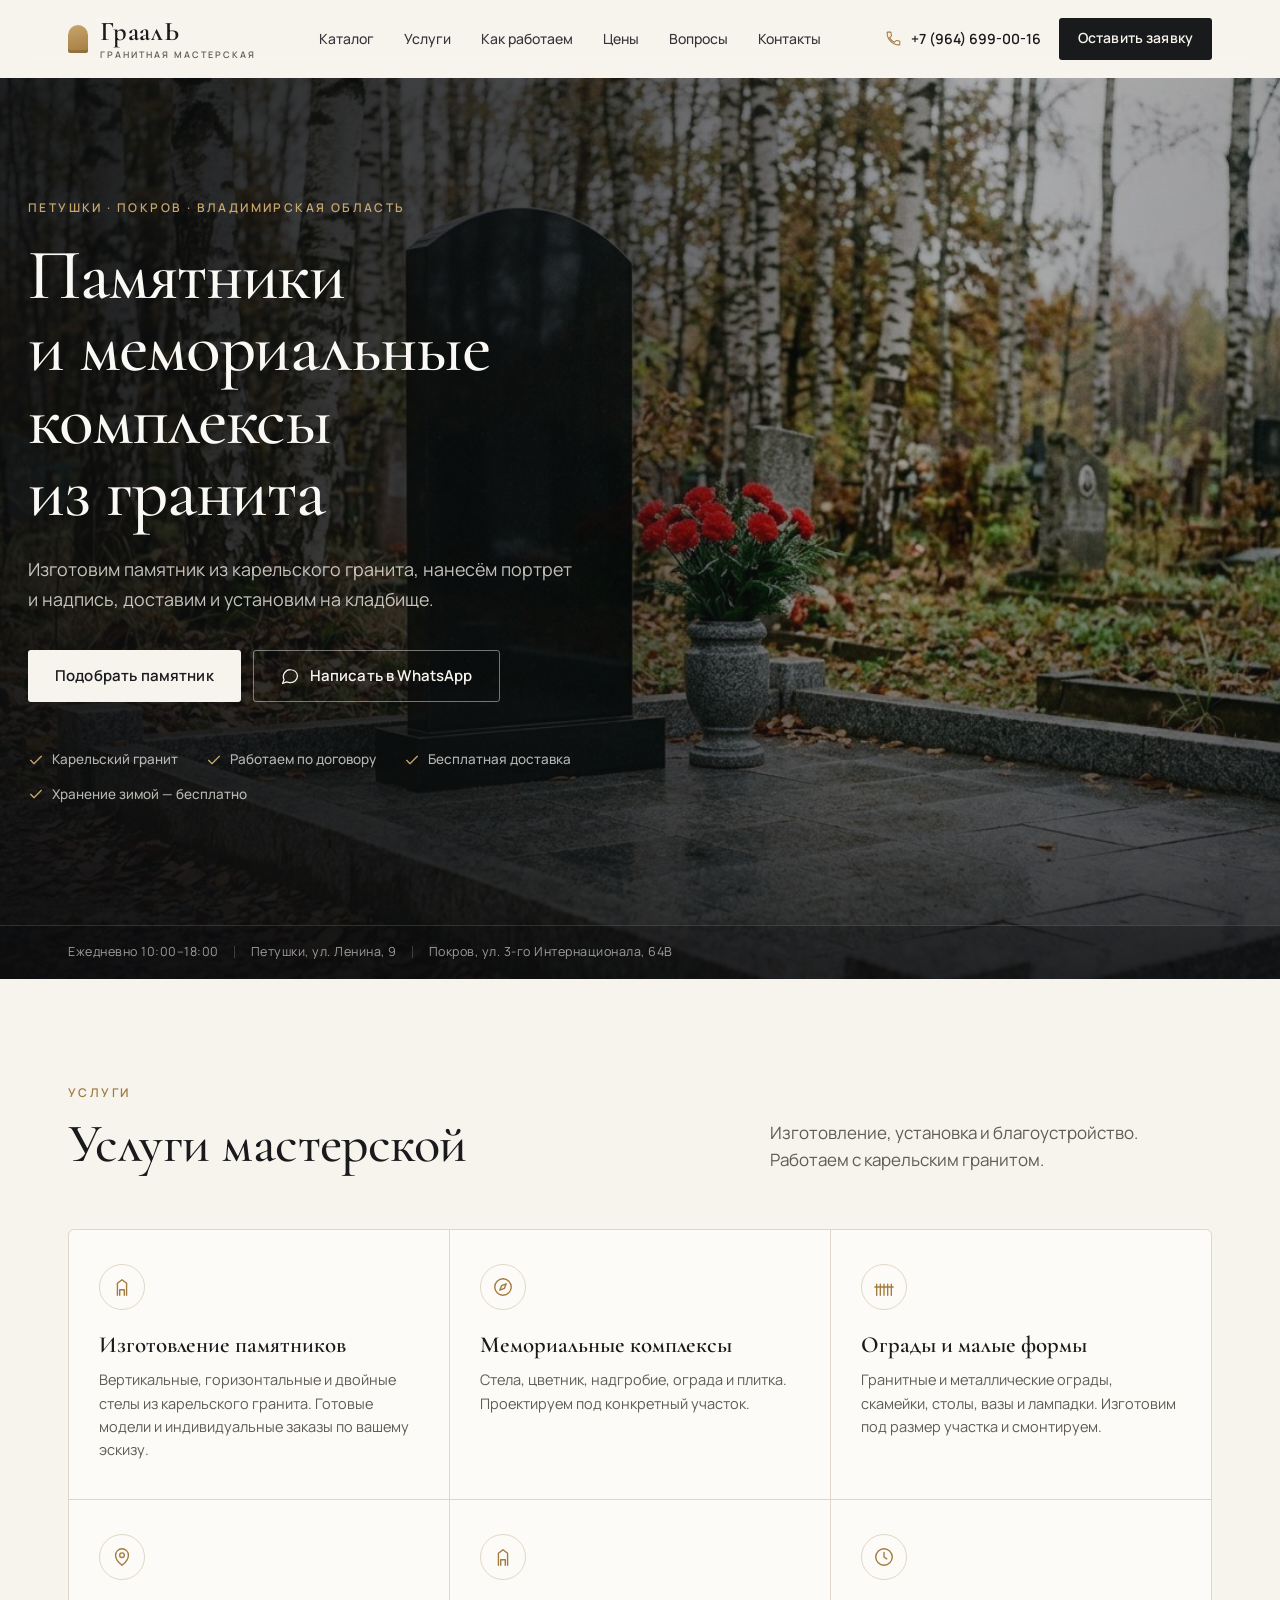
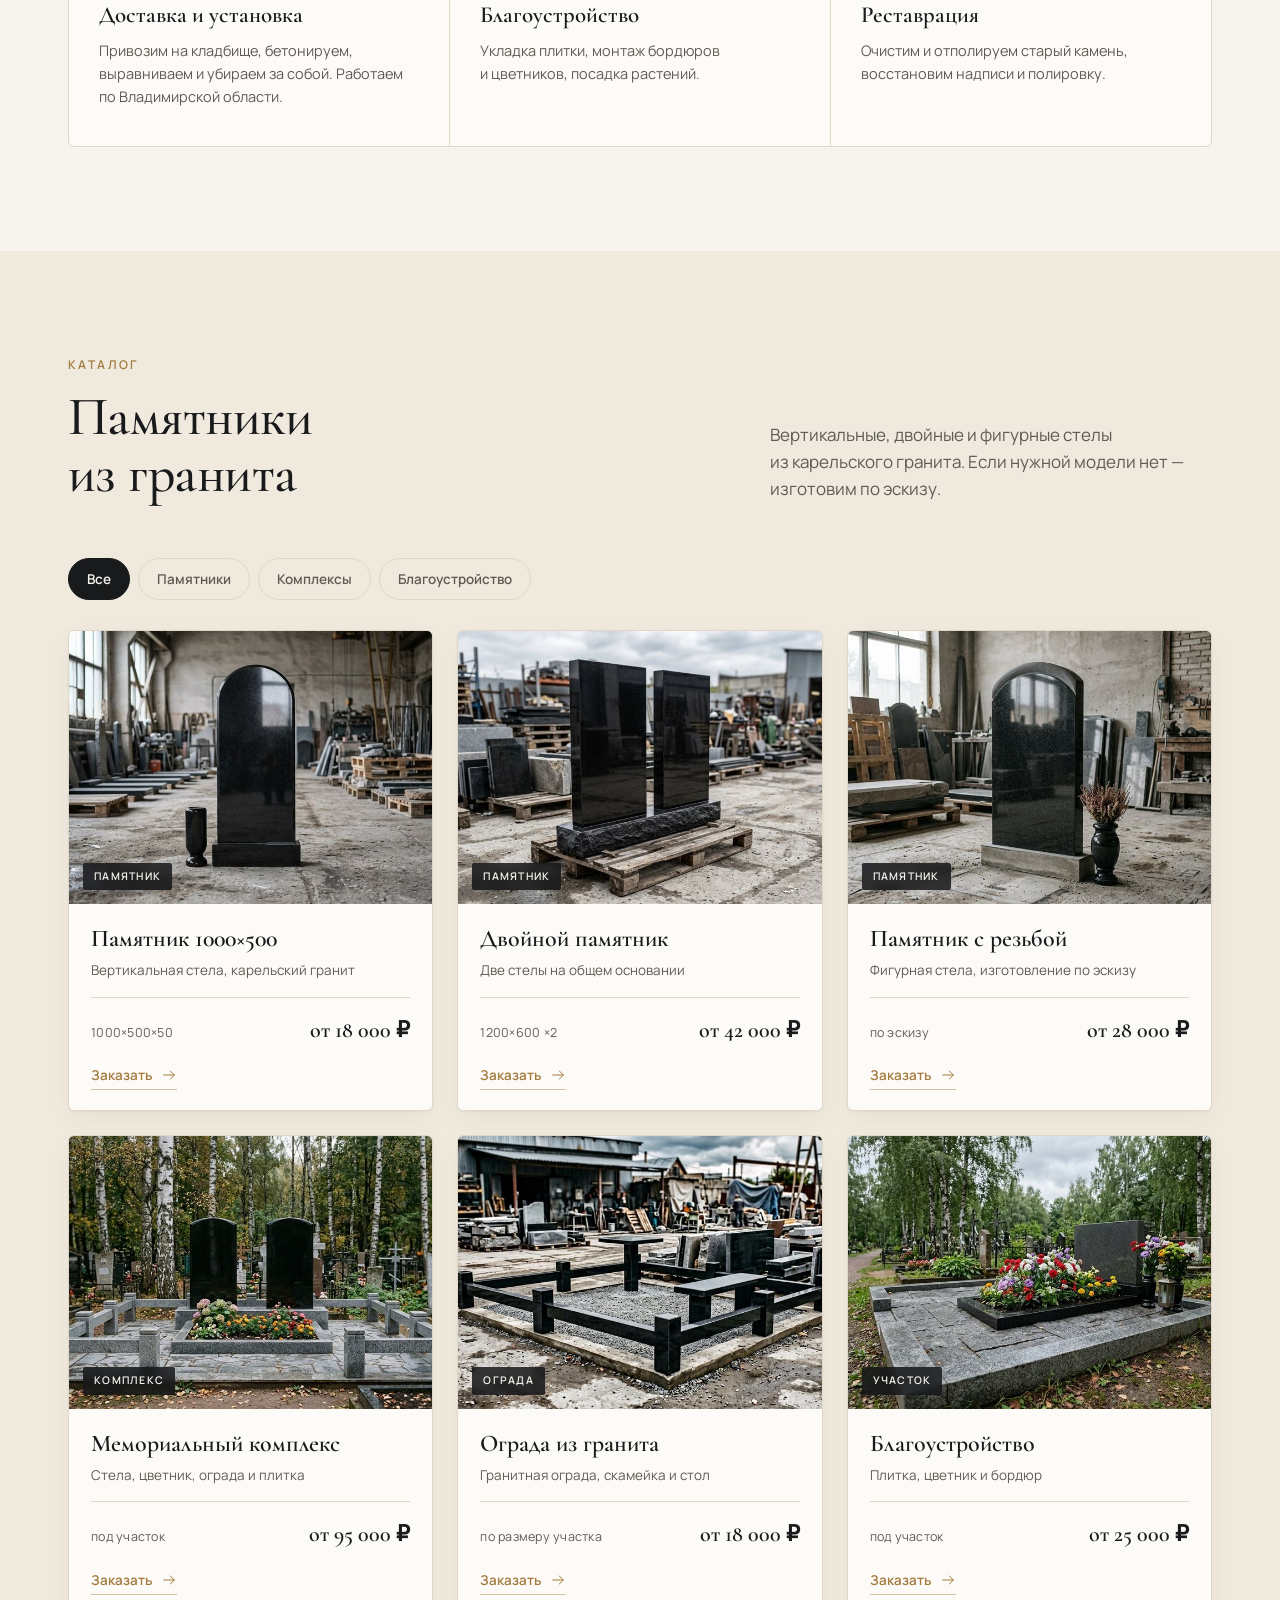
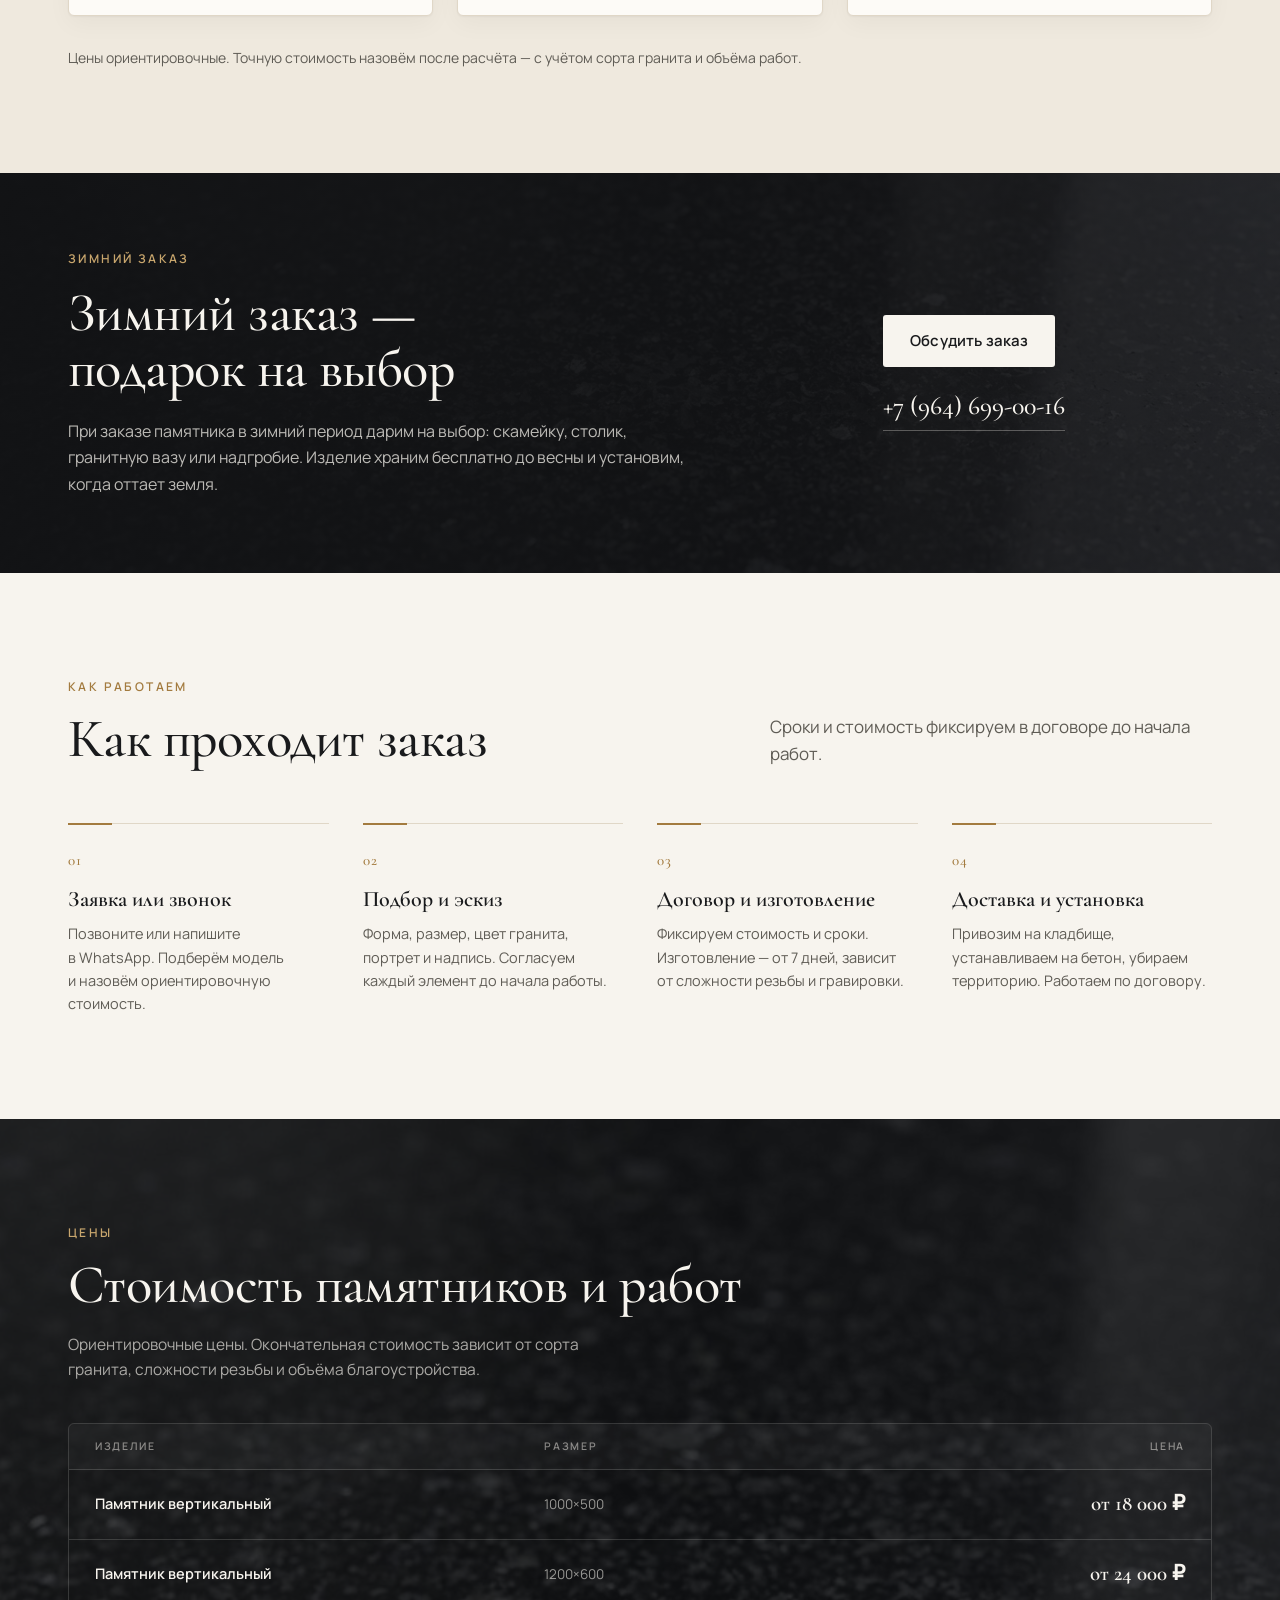
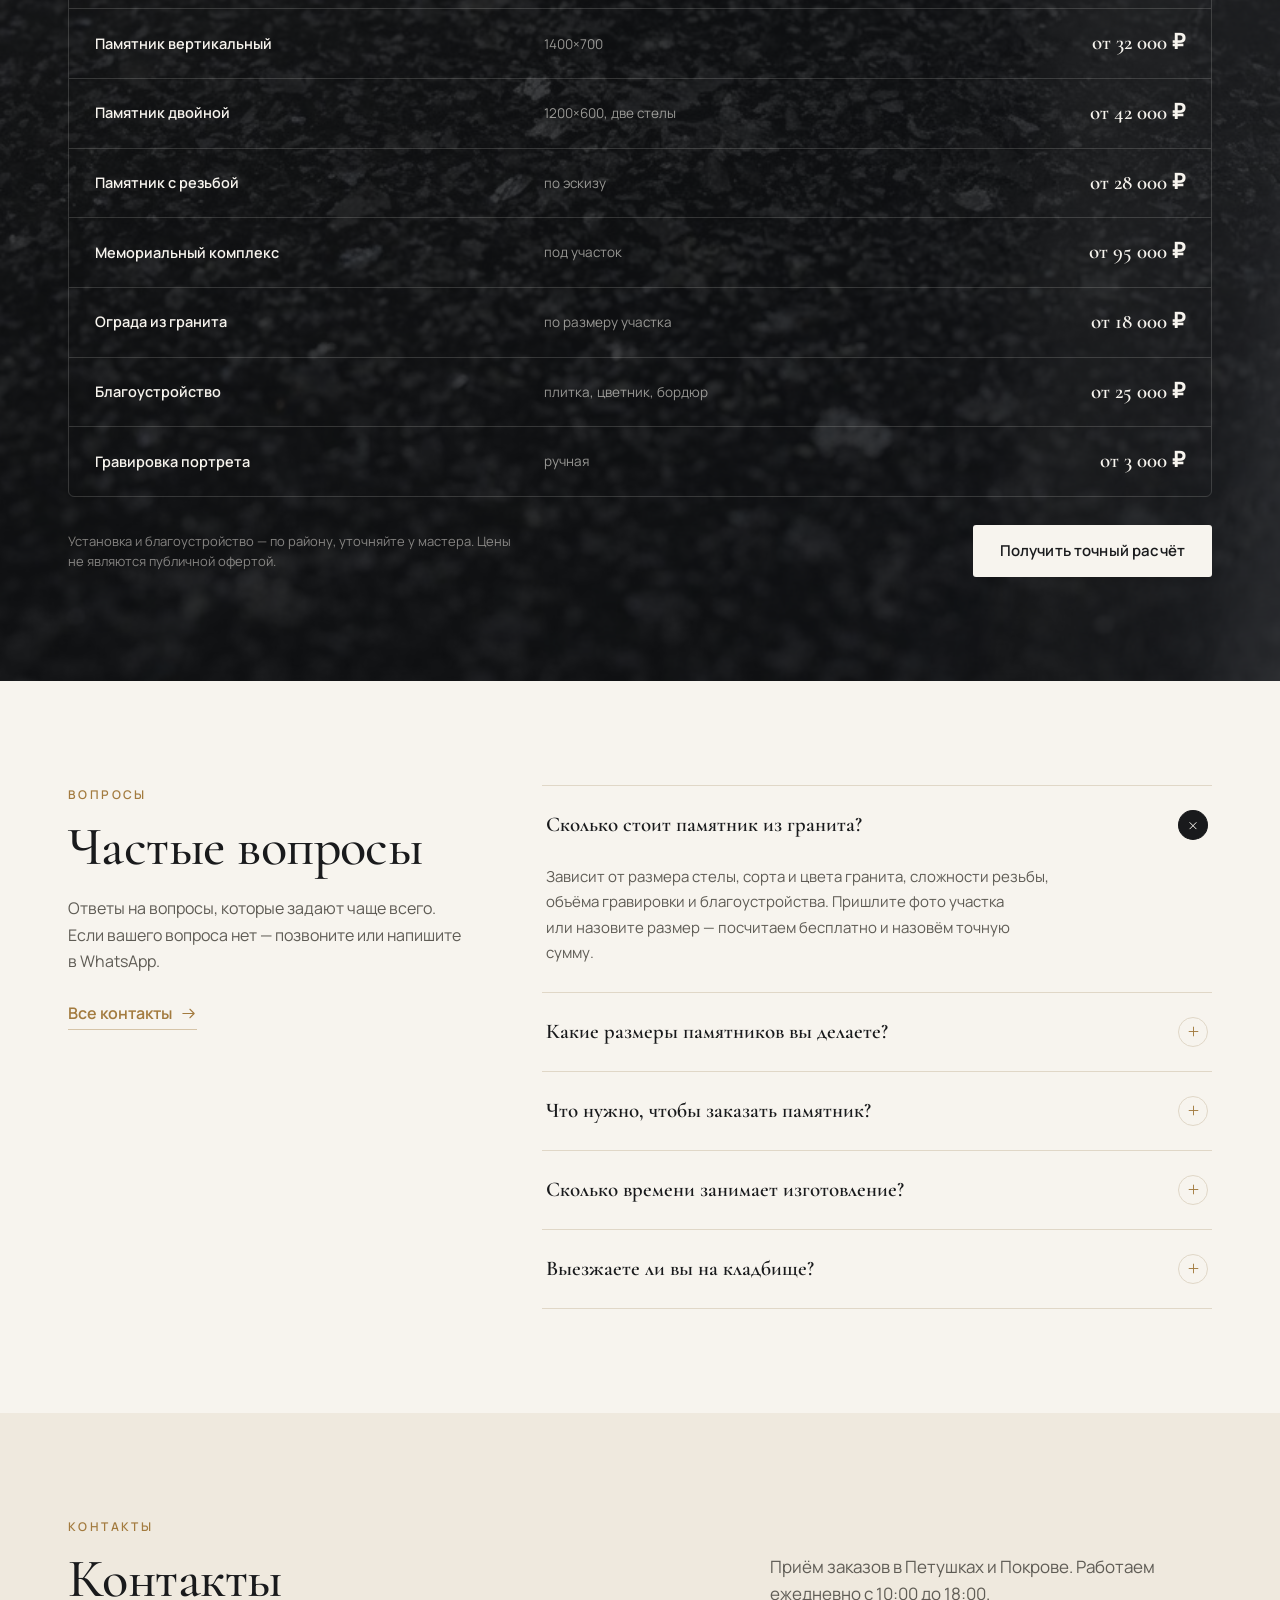
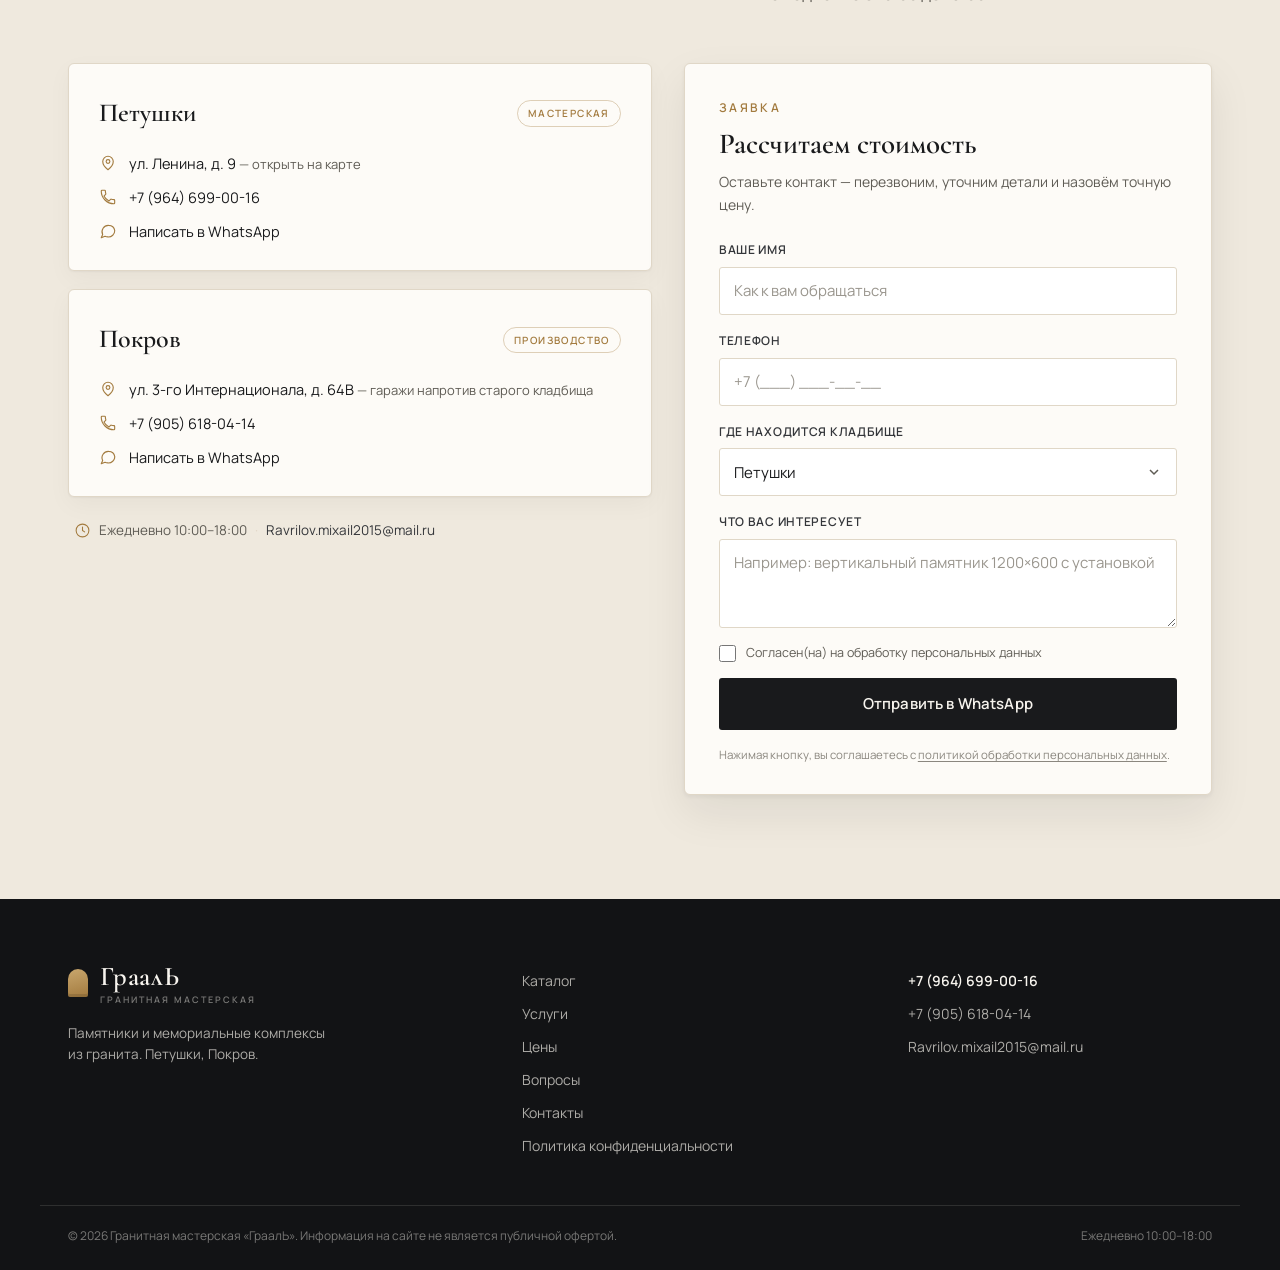
==== commit 07db53a5: "Rework copy, catalog and prices; replace catalog imagery Co-authored-by: arena-agent <297053741+aren" ====
--- a/index.html
+++ b/index.html
@@ -4,7 +4,7 @@
   <meta charset="utf-8">
   <meta name="viewport" content="width=device-width, initial-scale=1">
   <title>Памятники из гранита в Петушках и Покрове — мастерская «ГраалЬ»</title>
-  <meta name="description" content="Гранитная мастерская «ГраалЬ»: памятники и мемориальные комплексы из карельского гранита в Петушках и Покрове. Изготовление, гравировка, доставка и установка. Договор, гарантия, рассрочка. Ежедневно 10:00–18:00.">
+  <meta name="description" content="Гранитная мастерская «ГраалЬ»: памятники и мемориальные комплексы из карельского гранита в Петушках и Покрове. Изготовление, гравировка, доставка и установка. Рассрочка без процентов. Ежедневно 10:00–18:00.">
   <meta name="theme-color" content="#f7f4ee">
   <link rel="icon" href="favicon.svg" type="image/svg+xml">
   <link rel="preload" href="assets/fonts/cormorant-garamond-cyrillic-500-normal.woff2" as="font" type="font/woff2" crossorigin>
@@ -17,7 +17,7 @@
   <meta property="og:locale" content="ru_RU">
   <meta property="og:site_name" content="Гранитная мастерская «ГраалЬ»">
   <meta property="og:title" content="Памятники из гранита в Петушках и Покрове — изготовление и установка">
-  <meta property="og:description" content="Собственная мастерская: памятники и мемориальные комплексы из карельского гранита. Гравировка, доставка, установка, благоустройство. Договор и гарантия.">
+  <meta property="og:description" content="Собственная мастерская: памятники и мемориальные комплексы из карельского гранита. Гравировка, доставка, установка, благоустройство. Рассрочка без процентов.">
   <meta property="og:image" content="assets/img/hero.jpg">
   <meta name="twitter:card" content="summary_large_image">
 
@@ -196,7 +196,7 @@
       <div class="container hero-inner">
         <p class="eyebrow eyebrow--light">Петушки · Покров · Владимирская область</p>
         <h1>Памятники и&nbsp;мемориальные комплексы из&nbsp;гранита</h1>
-        <p class="hero-lead">Собственная мастерская в Петушках. Подберём форму и&nbsp;сорт гранита, вырежем портрет и&nbsp;надпись, доставим и&nbsp;установим на&nbsp;кладбище.</p>
+        <p class="hero-lead">Изготовим памятник из&nbsp;карельского гранита, нанесём портрет и&nbsp;надпись, доставим и&nbsp;установим на&nbsp;кладбище.</p>
         <div class="hero-actions">
           <a class="btn btn--light" href="#catalog">Подобрать памятник</a>
           <a class="btn btn--ghost" href="https://wa.me/79646990016" target="_blank" rel="noopener">
@@ -206,7 +206,7 @@
         </div>
         <ul class="trust-list">
           <li><svg class="icon" aria-hidden="true"><use href="#i-check"/></svg>Карельский гранит</li>
-          <li><svg class="icon" aria-hidden="true"><use href="#i-check"/></svg>Договор и гарантия</li>
+          <li><svg class="icon" aria-hidden="true"><use href="#i-check"/></svg>Работаем по договору</li>
           <li><svg class="icon" aria-hidden="true"><use href="#i-check"/></svg>Бесплатная доставка</li>
           <li><svg class="icon" aria-hidden="true"><use href="#i-check"/></svg>Хранение зимой — бесплатно</li>
         </ul>
@@ -225,9 +225,9 @@
         <div class="section-head">
           <div>
             <p class="eyebrow">Услуги</p>
-            <h2 id="services-title">От эскиза до&nbsp;установки — всё&nbsp;в&nbsp;одних руках</h2>
+            <h2 id="services-title">Услуги мастерской</h2>
           </div>
-          <p class="section-lead">Работаем с гранитом напрямую: сами режем, полируем и&nbsp;гравируем. Поэтому отвечаем за&nbsp;результат на&nbsp;каждом этапе.</p>
+          <p class="section-lead">Изготовление, установка и&nbsp;благоустройство. Работаем с&nbsp;карельским гранитом.</p>
         </div>
 
         <div class="services-grid">
@@ -239,7 +239,7 @@
           <article class="service-card">
             <span class="service-icon"><svg class="icon" aria-hidden="true"><use href="#i-compass"/></svg></span>
             <h3>Мемориальные комплексы</h3>
-            <p>Стела, цветник, надгробие, ограда и&nbsp;плитка — единый ансамбль под&nbsp;ключ. Любая сложность, от&nbsp;компактного участка до&nbsp;семейного захоронения.</p>
+            <p>Стела, цветник, надгробие, ограда и&nbsp;плитка. Проектируем под&nbsp;конкретный участок.</p>
           </article>
           <article class="service-card">
             <span class="service-icon"><svg class="icon" aria-hidden="true"><use href="#i-fence"/></svg></span>
@@ -254,12 +254,12 @@
           <article class="service-card">
             <span class="service-icon"><svg class="icon" aria-hidden="true"><use href="#i-stone"/></svg></span>
             <h3>Благоустройство</h3>
-            <p>Укладка плитки, монтаж бордюров и&nbsp;цветников, посадка растений. Приведём участок в&nbsp;порядок под&nbsp;ключ.</p>
+            <p>Укладка плитки, монтаж бордюров и&nbsp;цветников, посадка растений.</p>
           </article>
           <article class="service-card">
             <span class="service-icon"><svg class="icon" aria-hidden="true"><use href="#i-clock"/></svg></span>
             <h3>Реставрация</h3>
-            <p>Очистим и&nbsp;отполируем старый камень, восстановим надписи и&nbsp;вернём памятнику достойный вид.</p>
+            <p>Очистим и&nbsp;отполируем старый камень, восстановим надписи и&nbsp;полировку.</p>
           </article>
         </div>
       </div>
@@ -270,9 +270,9 @@
         <div class="section-head">
           <div>
             <p class="eyebrow">Каталог</p>
-            <h2 id="catalog-title">Формы, которые выбирают чаще&nbsp;всего</h2>
+            <h2 id="catalog-title">Памятники из&nbsp;гранита</h2>
           </div>
-          <p class="section-lead">Ниже — базовые модели. Любую можно изменить: размер, цвет гранита, резьбу, надгробие и&nbsp;ограду.</p>
+          <p class="section-lead">Вертикальные, двойные и&nbsp;фигурные стелы из&nbsp;карельского гранита. Если нужной модели нет — изготовим по&nbsp;эскизу.</p>
         </div>
 
         <div class="filters" role="group" aria-label="Фильтр каталога">
@@ -285,78 +285,97 @@
         <div class="catalog-grid" id="catalogGrid">
           <article class="catalog-card" data-category="monuments">
             <div class="catalog-media">
-              <img src="assets/img/catalog/vertical.jpg" alt="Вертикальный гранитный памятник классической формы" width="900" height="491" loading="lazy" decoding="async">
-              <span class="catalog-tag">Памятники</span>
+              <img src="assets/img/catalog/vertical.jpg" alt="Памятник 1000×500 из полированного чёрного гранита в мастерской" width="900" height="491" loading="lazy" decoding="async">
+              <span class="catalog-tag">Памятник</span>
             </div>
             <div class="catalog-body">
-              <h3>Вертикальный</h3>
-              <p>Классическая стела 1000×500 или 1200×600. Прямые и&nbsp;фигурные варианты, полировка до&nbsp;зеркала.</p>
-              <button class="catalog-link" type="button" data-product="Вертикальный памятник">Узнать цену <svg class="icon" aria-hidden="true"><use href="#i-arrow"/></svg></button>
-            </div>
-          </article>
-
+              <h3>Памятник 1000×500</h3>
+              <p class="catalog-type">Вертикальная стела, карельский гранит</p>
+              <div class="catalog-meta">
+                <span class="catalog-dims">1000×500×50</span>
+                <span class="catalog-price">от 18 000 ₽</span>
+              </div>
+              <button class="catalog-link" type="button" data-product="Памятник 1000×500">Заказать <svg class="icon" aria-hidden="true"><use href="#i-arrow"/></svg></button>
+            </div>
+          </article>
           <article class="catalog-card" data-category="monuments">
             <div class="catalog-media">
-              <img src="assets/img/catalog/double.jpg" alt="Двойной семейный гранитный памятник" width="900" height="491" loading="lazy" decoding="async">
-              <span class="catalog-tag">Памятники</span>
+              <img src="assets/img/catalog/double.jpg" alt="Двойной гранитный памятник на общем основании" width="900" height="491" loading="lazy" decoding="async">
+              <span class="catalog-tag">Памятник</span>
             </div>
             <div class="catalog-body">
-              <h3>Двойной (семейный)</h3>
-              <p>Две стелы на&nbsp;общем основании — для&nbsp;семейных захоронений. Единый стиль или&nbsp;индивидуальный дизайн.</p>
-              <button class="catalog-link" type="button" data-product="Двойной (семейный) памятник">Узнать цену <svg class="icon" aria-hidden="true"><use href="#i-arrow"/></svg></button>
-            </div>
-          </article>
-
+              <h3>Двойной памятник</h3>
+              <p class="catalog-type">Две стелы на&nbsp;общем основании</p>
+              <div class="catalog-meta">
+                <span class="catalog-dims">1200×600 ×2</span>
+                <span class="catalog-price">от 42 000 ₽</span>
+              </div>
+              <button class="catalog-link" type="button" data-product="Двойной памятник">Заказать <svg class="icon" aria-hidden="true"><use href="#i-arrow"/></svg></button>
+            </div>
+          </article>
           <article class="catalog-card" data-category="monuments">
             <div class="catalog-media">
-              <img src="assets/img/catalog/carved.jpg" alt="Резной гранитный памятник с фигурным верхом" width="900" height="491" loading="lazy" decoding="async">
-              <span class="catalog-tag">Памятники</span>
+              <img src="assets/img/catalog/carved.jpg" alt="Фигурный гранитный памятник с резьбой" width="900" height="491" loading="lazy" decoding="async">
+              <span class="catalog-tag">Памятник</span>
             </div>
             <div class="catalog-body">
-              <h3>Резной</h3>
-              <p>Фигурная стела с&nbsp;авторской резьбой и&nbsp;объёмным верхом. Для&nbsp;тех, кто хочет уйти от&nbsp;стандарта.</p>
-              <button class="catalog-link" type="button" data-product="Резной памятник">Узнать цену <svg class="icon" aria-hidden="true"><use href="#i-arrow"/></svg></button>
-            </div>
-          </article>
-
+              <h3>Памятник с&nbsp;резьбой</h3>
+              <p class="catalog-type">Фигурная стела, изготовление по&nbsp;эскизу</p>
+              <div class="catalog-meta">
+                <span class="catalog-dims">по эскизу</span>
+                <span class="catalog-price">от 28 000 ₽</span>
+              </div>
+              <button class="catalog-link" type="button" data-product="Памятник с резьбой">Заказать <svg class="icon" aria-hidden="true"><use href="#i-arrow"/></svg></button>
+            </div>
+          </article>
           <article class="catalog-card" data-category="complex">
             <div class="catalog-media">
               <img src="assets/img/catalog/complex.jpg" alt="Мемориальный комплекс из гранита с оградой и цветником" width="900" height="491" loading="lazy" decoding="async">
-              <span class="catalog-tag">Комплексы</span>
+              <span class="catalog-tag">Комплекс</span>
             </div>
             <div class="catalog-body">
               <h3>Мемориальный комплекс</h3>
-              <p>Стела, цветник, надгробие, ограда и&nbsp;плитка в&nbsp;едином решении. Проектируем под&nbsp;конкретный участок.</p>
-              <button class="catalog-link" type="button" data-product="Мемориальный комплекс">Узнать цену <svg class="icon" aria-hidden="true"><use href="#i-arrow"/></svg></button>
-            </div>
-          </article>
-
+              <p class="catalog-type">Стела, цветник, ограда и&nbsp;плитка</p>
+              <div class="catalog-meta">
+                <span class="catalog-dims">под участок</span>
+                <span class="catalog-price">от 95 000 ₽</span>
+              </div>
+              <button class="catalog-link" type="button" data-product="Мемориальный комплекс">Заказать <svg class="icon" aria-hidden="true"><use href="#i-arrow"/></svg></button>
+            </div>
+          </article>
           <article class="catalog-card" data-category="improvement">
             <div class="catalog-media">
               <img src="assets/img/catalog/fence.jpg" alt="Гранитная ограда со скамейкой и столом" width="900" height="491" loading="lazy" decoding="async">
-              <span class="catalog-tag">Благоустройство</span>
+              <span class="catalog-tag">Ограда</span>
             </div>
             <div class="catalog-body">
-              <h3>Ограды, скамейки, столы</h3>
-              <p>Гранитные и&nbsp;металлические ограждения, садовая мебель из&nbsp;камня. Подберём под&nbsp;размер и&nbsp;стиль участка.</p>
-              <button class="catalog-link" type="button" data-product="Ограда, скамейка, стол">Узнать цену <svg class="icon" aria-hidden="true"><use href="#i-arrow"/></svg></button>
-            </div>
-          </article>
-
+              <h3>Ограда из&nbsp;гранита</h3>
+              <p class="catalog-type">Гранитная ограда, скамейка и&nbsp;стол</p>
+              <div class="catalog-meta">
+                <span class="catalog-dims">по размеру участка</span>
+                <span class="catalog-price">от 18 000 ₽</span>
+              </div>
+              <button class="catalog-link" type="button" data-product="Ограда из гранита">Заказать <svg class="icon" aria-hidden="true"><use href="#i-arrow"/></svg></button>
+            </div>
+          </article>
           <article class="catalog-card" data-category="improvement">
             <div class="catalog-media">
               <img src="assets/img/catalog/improvement.jpg" alt="Благоустроенный участок с гранитной плиткой и цветником" width="900" height="491" loading="lazy" decoding="async">
-              <span class="catalog-tag">Благоустройство</span>
+              <span class="catalog-tag">Участок</span>
             </div>
             <div class="catalog-body">
-              <h3>Благоустройство участка</h3>
-              <p>Плитка, бордюры, цветники и&nbsp;дренаж. Ровное, аккуратное покрытие, которое не&nbsp;разъезжается от&nbsp;мороза.</p>
-              <button class="catalog-link" type="button" data-product="Благоустройство участка">Узнать цену <svg class="icon" aria-hidden="true"><use href="#i-arrow"/></svg></button>
-            </div>
-          </article>
-        </div>
-
-        <p class="catalog-note">Не нашли нужную форму? Пришлите фото или&nbsp;эскиз — сделаем по&nbsp;индивидуальному заказу.</p>
+              <h3>Благоустройство</h3>
+              <p class="catalog-type">Плитка, цветник и&nbsp;бордюр</p>
+              <div class="catalog-meta">
+                <span class="catalog-dims">под участок</span>
+                <span class="catalog-price">от 25 000 ₽</span>
+              </div>
+              <button class="catalog-link" type="button" data-product="Благоустройство участка">Заказать <svg class="icon" aria-hidden="true"><use href="#i-arrow"/></svg></button>
+            </div>
+          </article>
+        </div>
+
+                <p class="catalog-note">Цены ориентировочные. Точную стоимость назовём после расчёта — с&nbsp;учётом сорта гранита и&nbsp;объёма работ.</p>
       </div>
     </section>
 
@@ -364,7 +383,7 @@
       <div class="container promo-inner">
         <div class="promo-text">
           <p class="eyebrow eyebrow--light">Зимний заказ</p>
-          <h2 id="promo-title">Заказываете зимой — получаете подарок</h2>
+          <h2 id="promo-title">Зимний заказ — подарок на&nbsp;выбор</h2>
           <p>При заказе памятника в&nbsp;зимний период дарим на&nbsp;выбор: скамейку, столик, гранитную вазу или&nbsp;надгробие. Изделие храним бесплатно до&nbsp;весны и&nbsp;установим, когда оттает земля.</p>
         </div>
         <div class="promo-actions">
@@ -379,16 +398,16 @@
         <div class="section-head">
           <div>
             <p class="eyebrow">Как работаем</p>
-            <h2 id="process-title">Четыре шага до&nbsp;готового памятника</h2>
+            <h2 id="process-title">Как проходит заказ</h2>
           </div>
-          <p class="section-lead">Без&nbsp;лишних визитов и&nbsp;непонятных смет. Всё обсуждается заранее, фиксируется в&nbsp;договоре.</p>
+          <p class="section-lead">Сроки и&nbsp;стоимость фиксируем в&nbsp;договоре до&nbsp;начала работ.</p>
         </div>
 
         <ol class="steps">
           <li class="step">
             <span class="step-num">01</span>
             <h3>Заявка или звонок</h3>
-            <p>Позвоните или&nbsp;напишите в&nbsp;WhatsApp. За&nbsp;10&nbsp;минут подберём вариант и&nbsp;ориентир по&nbsp;цене.</p>
+            <p>Позвоните или&nbsp;напишите в&nbsp;WhatsApp. Подберём модель и&nbsp;назовём ориентировочную стоимость.</p>
           </li>
           <li class="step">
             <span class="step-num">02</span>
@@ -403,7 +422,7 @@
           <li class="step">
             <span class="step-num">04</span>
             <h3>Доставка и установка</h3>
-            <p>Привозим на&nbsp;кладбище, устанавливаем на&nbsp;бетон, убираем территорию. Дальше — гарантия на&nbsp;работу.</p>
+            <p>Привозим на&nbsp;кладбище, устанавливаем на&nbsp;бетон, убираем территорию. Работаем по&nbsp;договору.</p>
           </li>
         </ol>
       </div>
@@ -411,44 +430,74 @@
 
     <section class="section section--dark prices" id="prices" aria-labelledby="prices-title">
       <div class="container">
-        <div class="prices-grid">
-          <div class="prices-intro">
-            <p class="eyebrow eyebrow--light">Стоимость</p>
-            <h2 id="prices-title">Сколько стоит памятник</h2>
-            <p>Одной цены на&nbsp;все случаи нет: итог зависит от&nbsp;размера, сорта камня и&nbsp;объёма работ. Поэтому считаем каждый заказ индивидуально — расчёт бесплатный.</p>
-            <p class="prices-note">Рассрочка без&nbsp;процентов и&nbsp;скидки — уточняйте у&nbsp;мастера.</p>
-            <a class="btn btn--light" href="#request">Получить расчёт</a>
-          </div>
-          <ul class="price-factors">
-            <li>
-              <span class="factor-num">01</span>
-              <div>
-                <h3>Размер и форма стелы</h3>
-                <p>1000×500, 1200×600, 1400×700 — или&nbsp;индивидуальные размеры.</p>
-              </div>
-            </li>
-            <li>
-              <span class="factor-num">02</span>
-              <div>
-                <h3>Сорт и цвет гранита</h3>
-                <p>Карельский гранит разных сортов и&nbsp;оттенков.</p>
-              </div>
-            </li>
-            <li>
-              <span class="factor-num">03</span>
-              <div>
-                <h3>Резьба и гравировка</h3>
-                <p>Портрет, ФИО, эпитафия, орнамент — ручная работа оценивается отдельно.</p>
-              </div>
-            </li>
-            <li>
-              <span class="factor-num">04</span>
-              <div>
-                <h3>Благоустройство и установка</h3>
-                <p>Ограда, плитка, цветник, доставка и&nbsp;монтаж на&nbsp;кладбище.</p>
-              </div>
-            </li>
-          </ul>
+        <div class="prices-head">
+          <p class="eyebrow eyebrow--light">Цены</p>
+          <h2 id="prices-title">Стоимость памятников и&nbsp;работ</h2>
+          <p>Ориентировочные цены. Окончательная стоимость зависит от&nbsp;сорта гранита, сложности резьбы и&nbsp;объёма благоустройства.</p>
+        </div>
+
+        <div class="price-table-wrap">
+          <table class="price-table">
+            <thead>
+              <tr>
+                <th scope="col">Изделие</th>
+                <th scope="col">Размер</th>
+                <th scope="col">Цена</th>
+              </tr>
+            </thead>
+            <tbody>
+              <tr>
+                <td>Памятник вертикальный</td>
+                <td>1000×500</td>
+                <td>от 18 000 ₽</td>
+              </tr>
+              <tr>
+                <td>Памятник вертикальный</td>
+                <td>1200×600</td>
+                <td>от 24 000 ₽</td>
+              </tr>
+              <tr>
+                <td>Памятник вертикальный</td>
+                <td>1400×700</td>
+                <td>от 32 000 ₽</td>
+              </tr>
+              <tr>
+                <td>Памятник двойной</td>
+                <td>1200×600, две стелы</td>
+                <td>от 42 000 ₽</td>
+              </tr>
+              <tr>
+                <td>Памятник с&nbsp;резьбой</td>
+                <td>по эскизу</td>
+                <td>от 28 000 ₽</td>
+              </tr>
+              <tr>
+                <td>Мемориальный комплекс</td>
+                <td>под участок</td>
+                <td>от 95 000 ₽</td>
+              </tr>
+              <tr>
+                <td>Ограда из&nbsp;гранита</td>
+                <td>по размеру участка</td>
+                <td>от 18 000 ₽</td>
+              </tr>
+              <tr>
+                <td>Благоустройство</td>
+                <td>плитка, цветник, бордюр</td>
+                <td>от 25 000 ₽</td>
+              </tr>
+              <tr>
+                <td>Гравировка портрета</td>
+                <td>ручная</td>
+                <td>от 3 000 ₽</td>
+              </tr>
+            </tbody>
+          </table>
+        </div>
+
+        <div class="prices-foot">
+          <p>Установка и&nbsp;благоустройство — по&nbsp;району, уточняйте у&nbsp;мастера. Цены не&nbsp;являются публичной офертой.</p>
+          <a class="btn btn--light" href="#request">Получить точный расчёт</a>
         </div>
       </div>
     </section>
@@ -457,8 +506,8 @@
       <div class="container faq-grid">
         <div class="faq-intro">
           <p class="eyebrow">Вопросы</p>
-          <h2 id="faq-title">Что спрашивают перед&nbsp;заказом</h2>
-          <p>Коротко о&nbsp;том, что&nbsp;обычно волнует. Остальное ответим по&nbsp;телефону или&nbsp;в&nbsp;переписке.</p>
+          <h2 id="faq-title">Частые вопросы</h2>
+          <p>Ответы на&nbsp;вопросы, которые задают чаще всего. Если вашего вопроса нет — позвоните или&nbsp;напишите в&nbsp;WhatsApp.</p>
           <a class="link-arrow" href="#contacts">Все контакты <svg class="icon" aria-hidden="true"><use href="#i-arrow"/></svg></a>
         </div>
 
@@ -492,9 +541,9 @@
         <div class="section-head">
           <div>
             <p class="eyebrow">Контакты</p>
-            <h2 id="contacts-title">Приезжайте или&nbsp;позвоните</h2>
+            <h2 id="contacts-title">Контакты</h2>
           </div>
-          <p class="section-lead">Два адреса в&nbsp;Петушках и&nbsp;Покрове. Работаем каждый день с&nbsp;10:00 до&nbsp;18:00.</p>
+          <p class="section-lead">Приём заказов в&nbsp;Петушках и&nbsp;Покрове. Работаем ежедневно с&nbsp;10:00 до&nbsp;18:00.</p>
         </div>
 
         <div class="contact-grid">
@@ -552,7 +601,7 @@
           <div class="request-card" id="request">
             <p class="eyebrow">Заявка</p>
             <h3>Рассчитаем стоимость</h3>
-            <p class="request-note">Оставьте контакт — перезвоним, уточним детали и&nbsp;назовём точную цену. Без&nbsp;навязчивых звонков.</p>
+            <p class="request-note">Оставьте контакт — перезвоним, уточним детали и&nbsp;назовём точную цену.</p>
 
             <form id="request-form" novalidate>
               <div class="field">
--- a/assets/css/style.css
+++ b/assets/css/style.css
@@ -610,11 +610,32 @@
   line-height: 1.1;
   margin-bottom: 8px;
 }
-.catalog-body p {
-  font-size: 14px;
-  line-height: 1.6;
+.catalog-type {
+  font-size: 13.5px;
+  line-height: 1.5;
   color: var(--muted);
-  margin-bottom: 18px;
+}
+.catalog-meta {
+  display: flex;
+  align-items: baseline;
+  justify-content: space-between;
+  gap: 12px;
+  margin-top: 16px;
+  margin-bottom: 16px;
+  padding-top: 14px;
+  border-top: 1px solid var(--line);
+}
+.catalog-dims {
+  font-size: 12.5px;
+  letter-spacing: 0.02em;
+  color: var(--muted);
+}
+.catalog-price {
+  font-family: var(--serif);
+  font-size: 22px;
+  font-weight: 600;
+  color: var(--ink);
+  white-space: nowrap;
 }
 .catalog-link {
   margin-top: auto;
@@ -758,50 +779,79 @@
   background-position: center;
   opacity: 0.18;
 }
-.prices-grid {
-  display: grid;
-  grid-template-columns: minmax(0, 0.9fr) minmax(0, 1.1fr);
-  gap: 72px;
-  align-items: start;
-}
-.prices-intro h2 { margin-top: 14px; max-width: 13ch; }
-.prices-intro > p:not(.eyebrow) {
-  margin-top: 22px;
-  font-size: 16px;
-  color: rgba(247, 244, 238, 0.72);
-  max-width: 46ch;
-}
-.prices-note {
-  margin-top: 16px;
+.prices-head { max-width: 68ch; }
+.prices-head h2 { margin-top: 14px; }
+.prices-head > p:not(.eyebrow) {
+  margin-top: 18px;
+  font-size: 15.5px;
+  color: rgba(247, 244, 238, 0.66);
+  max-width: 60ch;
+}
+
+.price-table-wrap {
+  margin-top: 40px;
+  border: 1px solid var(--line-dark);
+  border-radius: var(--radius);
+  overflow: hidden;
+}
+.price-table {
+  width: 100%;
+  border-collapse: collapse;
+}
+.price-table th,
+.price-table td {
+  padding: 17px 26px;
+  text-align: left;
+  border-bottom: 1px solid var(--line-dark);
+}
+.price-table thead th {
+  padding-top: 14px;
+  padding-bottom: 14px;
+  font-size: 10.5px;
+  font-weight: 600;
+  letter-spacing: 0.16em;
+  text-transform: uppercase;
+  color: rgba(247, 244, 238, 0.5);
+  background: rgba(255, 255, 255, 0.03);
+}
+.price-table tbody tr:last-child td { border-bottom: 0; }
+.price-table tbody tr { transition: background-color 0.2s; }
+.price-table tbody tr:hover { background: rgba(255, 255, 255, 0.035); }
+.price-table td:first-child {
+  font-size: 14.5px;
+  font-weight: 600;
+  color: var(--paper);
+}
+.price-table td:nth-child(2) {
   font-size: 13.5px;
-  color: var(--bronze-light) !important;
-}
-.prices-intro .btn { margin-top: 32px; }
-
-.price-factors {
-  border-top: 1px solid var(--line-dark);
-}
-.price-factors li {
-  display: grid;
-  grid-template-columns: 44px 1fr;
-  gap: 20px;
-  padding: 22px 0;
-  border-bottom: 1px solid var(--line-dark);
-}
-.factor-num {
-  font-family: var(--serif);
-  font-size: 15px;
-  color: var(--bronze-light);
-  padding-top: 4px;
-}
-.price-factors h3 {
+  color: rgba(247, 244, 238, 0.58);
+}
+.price-table th:last-child,
+.price-table td:last-child {
+  text-align: right;
+  white-space: nowrap;
+}
+.price-table td:last-child {
   font-family: var(--serif);
   font-size: 21px;
   font-weight: 600;
   color: var(--paper);
-  margin-bottom: 4px;
-}
-.price-factors p { font-size: 14px; color: rgba(247, 244, 238, 0.6); }
+}
+.prices-foot {
+  display: flex;
+  flex-wrap: wrap;
+  align-items: center;
+  justify-content: space-between;
+  gap: 18px 32px;
+  margin-top: 28px;
+}
+.prices-foot p {
+  font-size: 13px;
+  line-height: 1.55;
+  color: rgba(247, 244, 238, 0.5);
+  max-width: 60ch;
+}
+.prices-foot .btn { flex: none; }
 
 /* ---------- FAQ ---------- */
 .faq-grid {
@@ -1122,7 +1172,6 @@
   .services-grid { grid-template-columns: repeat(2, 1fr); }
   .catalog-grid { grid-template-columns: repeat(2, 1fr); }
   .steps { grid-template-columns: repeat(2, 1fr); gap: 30px; }
-  .prices-grid,
   .faq-grid { gap: 48px; }
   .footer-inner { grid-template-columns: 1fr 1fr; }
   .footer-brand { grid-column: 1 / -1; }
@@ -1172,10 +1221,8 @@
   .promo-inner { grid-template-columns: 1fr; gap: 30px; padding-top: 60px; padding-bottom: 60px; }
   .promo-actions { flex-direction: row; align-items: center; gap: 24px; }
 
-  .prices-grid,
   .faq-grid,
   .contact-grid { grid-template-columns: 1fr; gap: 36px; }
-  .price-factors li { padding: 18px 0; }
   .faq-answer { padding-right: 0; }
 
   .footer-inner { grid-template-columns: 1fr; gap: 32px; }
@@ -1220,6 +1267,18 @@
   .mobile-bar { display: flex; }
   body { padding-bottom: 68px; }
   .site-footer { padding-bottom: 0; }
+
+  .price-table thead { display: none; }
+  .price-table,
+  .price-table tbody,
+  .price-table tr,
+  .price-table td { display: block; width: 100%; }
+  .price-table tr { padding: 15px 20px; border-bottom: 1px solid var(--line-dark); }
+  .price-table tr:last-child { border-bottom: 0; }
+  .price-table td { padding: 1px 0; border: 0; }
+  .price-table td:nth-child(2) { font-size: 13px; }
+  .price-table td:last-child { text-align: left; margin-top: 3px; }
+  .prices-foot .btn { width: 100%; }
 
   .faq-item summary { font-size: 19px; padding: 20px 2px; gap: 14px; }
   .faq-icon { width: 28px; height: 28px; }
@@ -1257,7 +1316,7 @@
   body { background: #fff; color: #000; padding: 0; }
   .section { padding: 24px 0; }
   .hero { background: #fff; color: #000; }
-  .hero h1, .promo-text h2, .prices-intro h2 { color: #000; }
+  .hero h1, .promo-text h2, .prices-head h2 { color: #000; }
 }
 
 /* ---------- Служебные страницы ---------- */
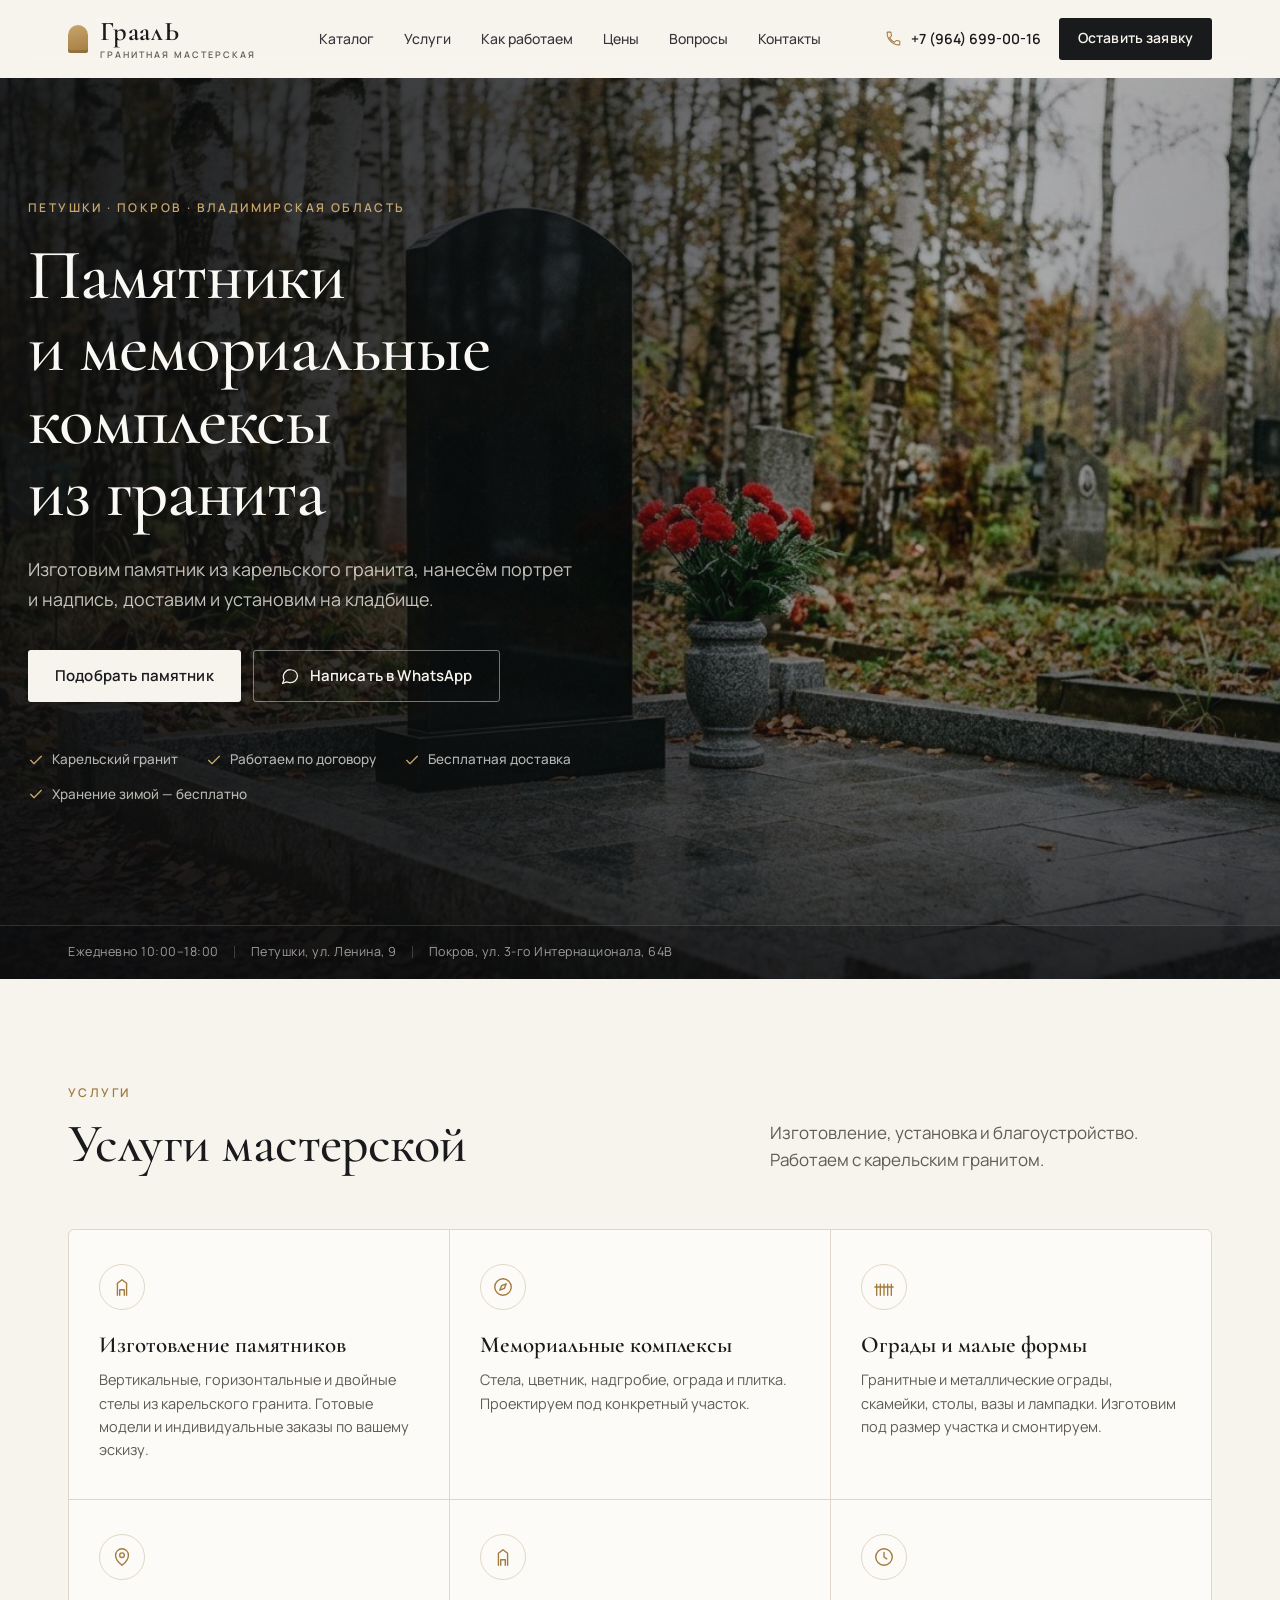
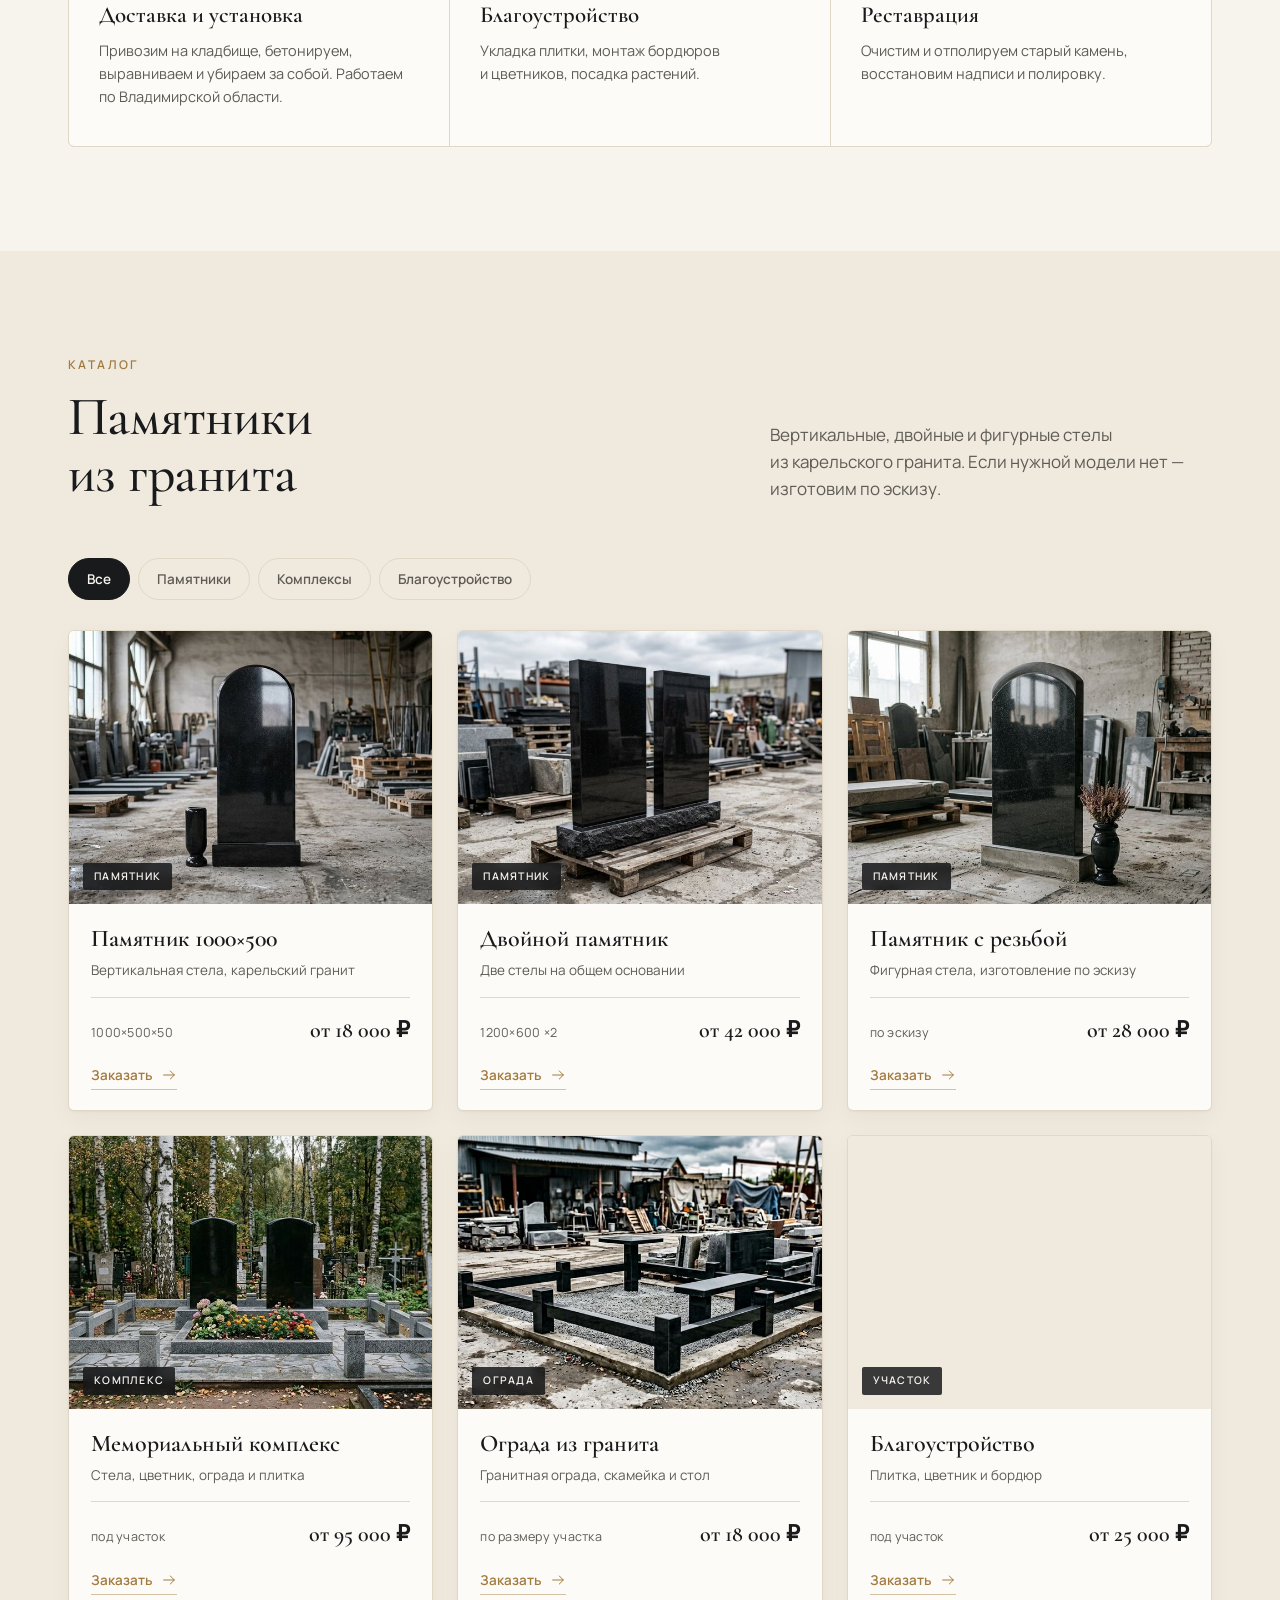
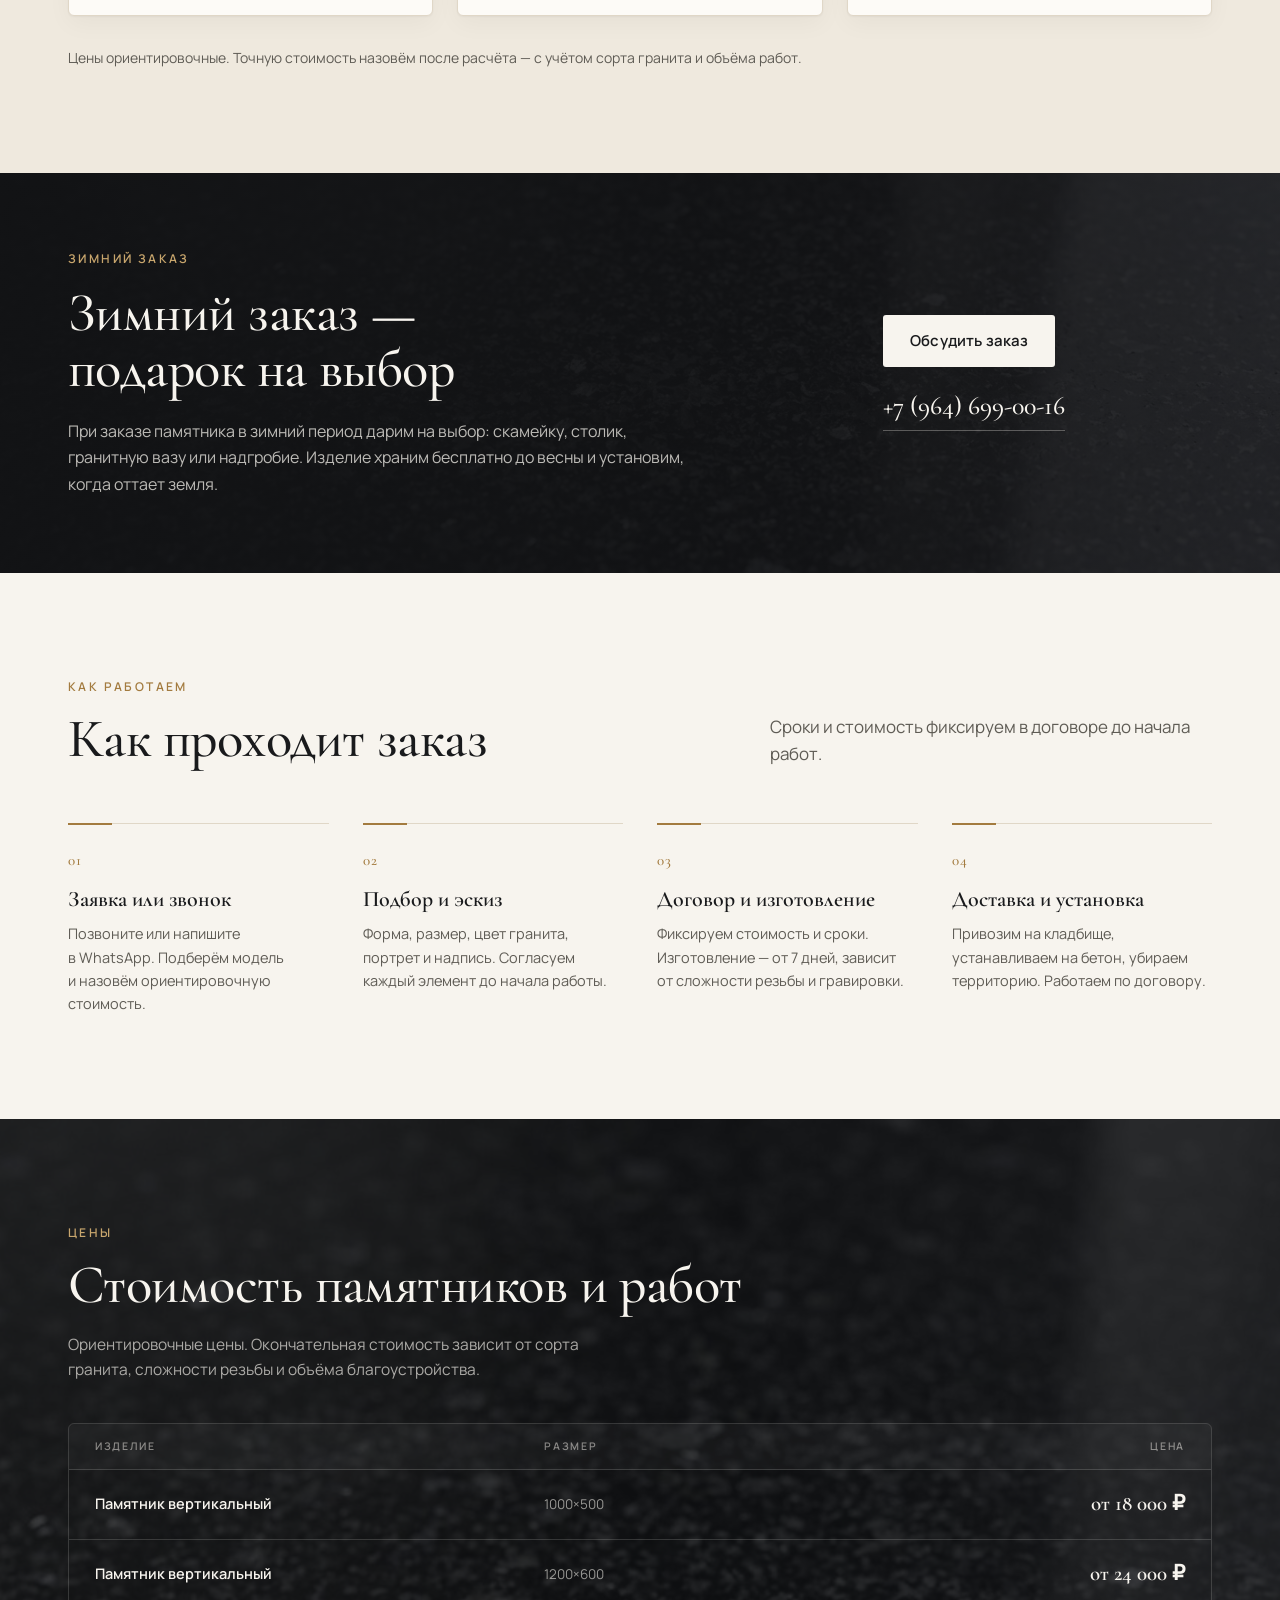
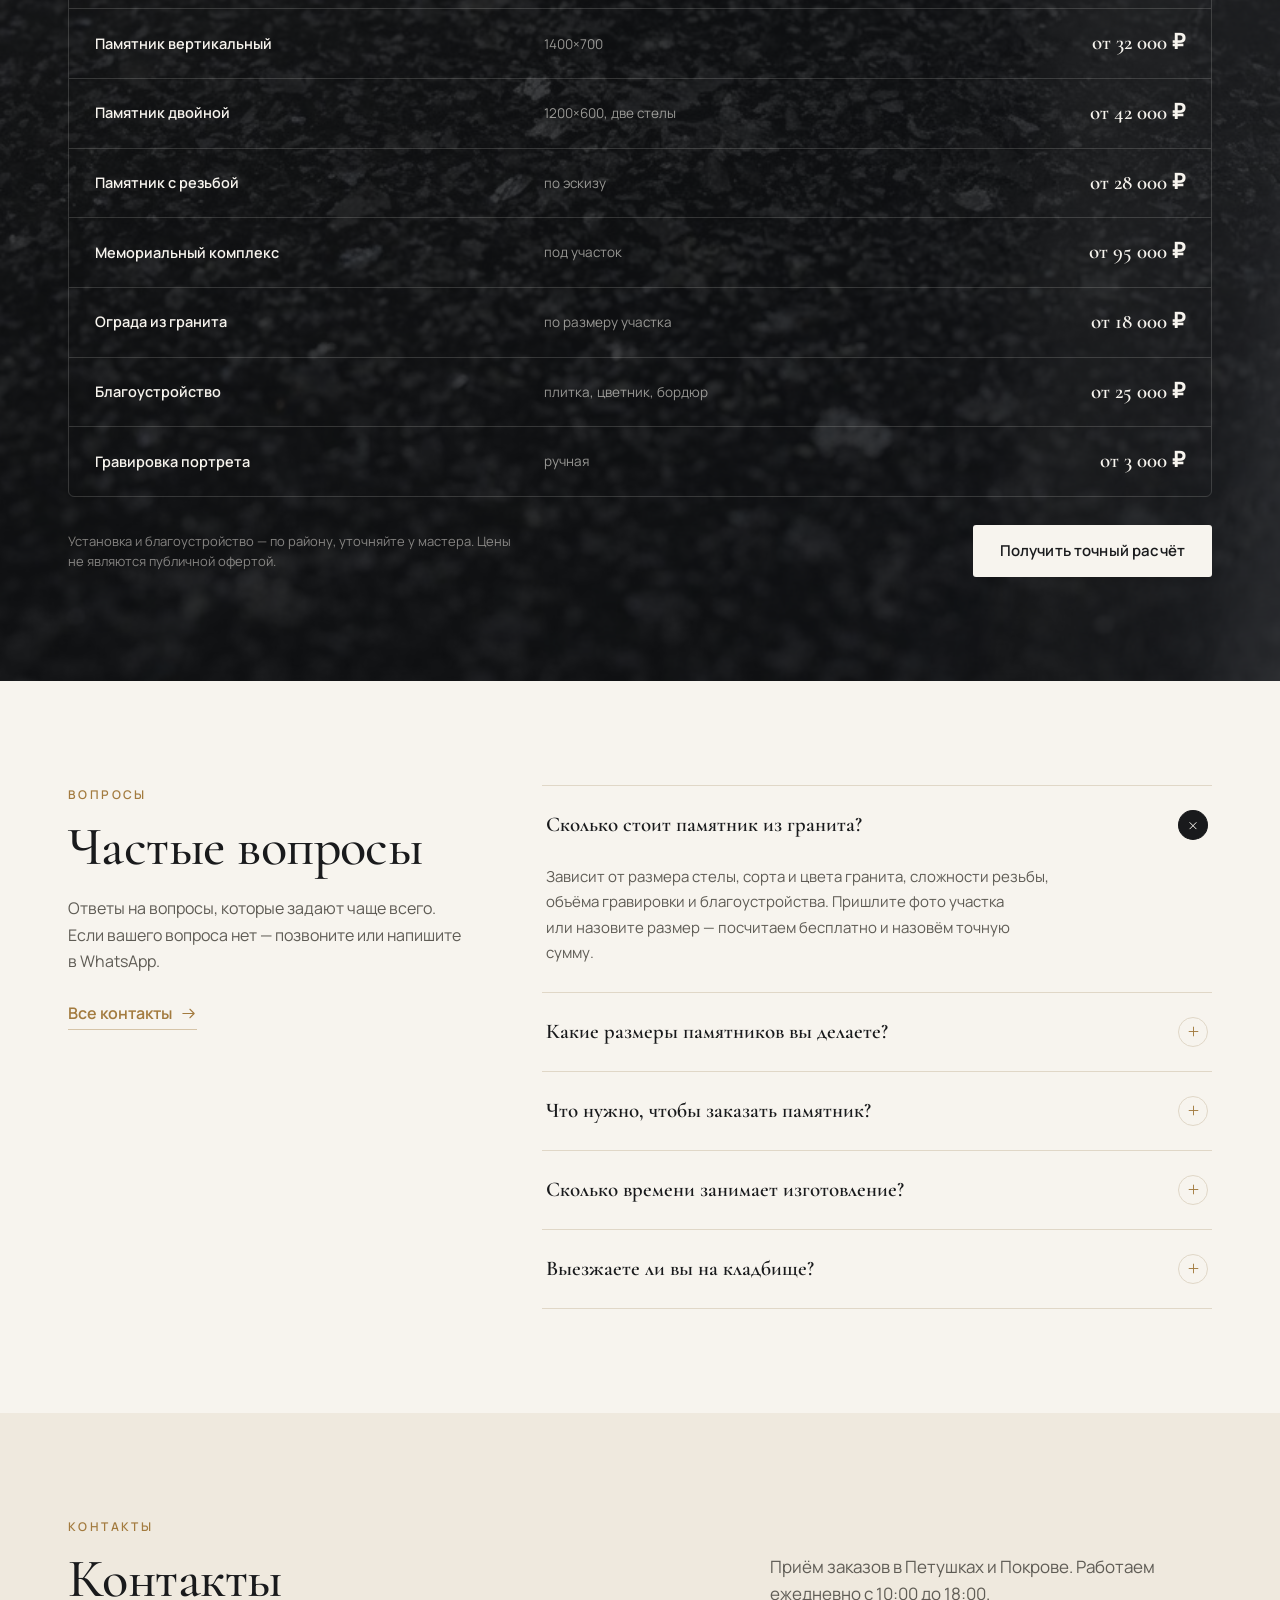
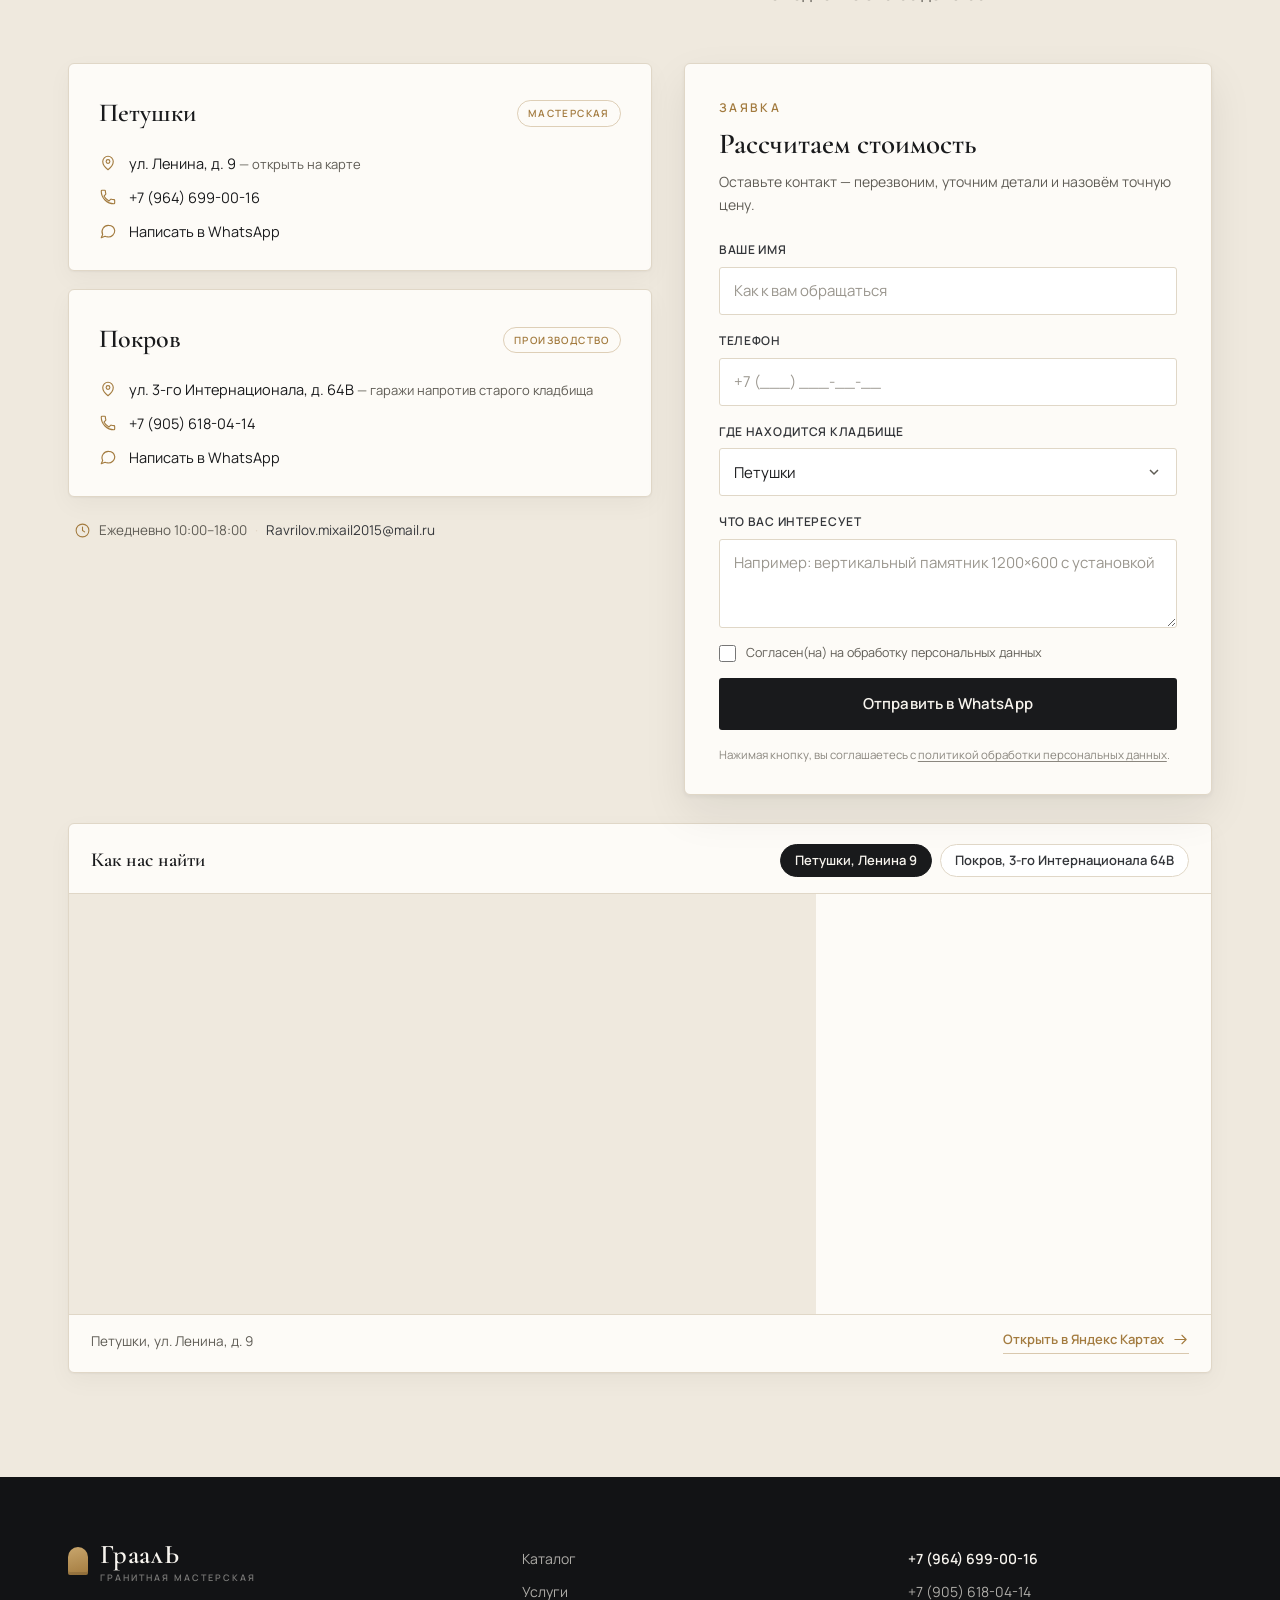
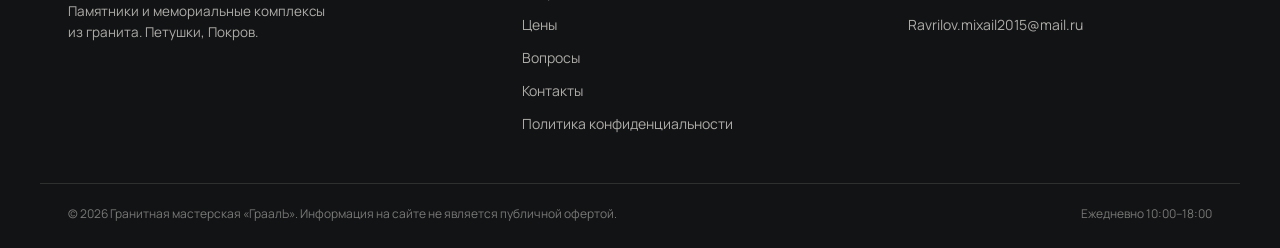
==== commit 7d270b74: "Add Yandex map with toggle for Petushki and Pokrov Single map-widget with two tabs, switches src/cap" ====
--- a/index.html
+++ b/index.html
@@ -634,6 +634,24 @@
             </form>
           </div>
         </div>
+
+        <div class="contacts-map" id="map">
+          <div class="map-head">
+            <h3 class="map-title">Как нас найти</h3>
+            <div class="map-tabs" role="tablist" aria-label="Адреса на карте">
+              <button class="map-tab is-active" type="button" data-map="petushki" role="tab" aria-selected="true" aria-controls="yandexMap">Петушки, Ленина&nbsp;9</button>
+              <button class="map-tab" type="button" data-map="pokrov" role="tab" aria-selected="false" aria-controls="yandexMap">Покров, 3-го Интернационала&nbsp;64В</button>
+            </div>
+          </div>
+          <div class="map-frame-wrap">
+            <iframe id="yandexMap" class="map-frame" title="Карта — Гранитная мастерская «ГраалЬ»" src="https://yandex.ru/map-widget/v1/?ll=39.4675%2C55.9314&amp;z=16&amp;pt=39.4675%2C55.9314%2Cpm2rdm&amp;l=map" loading="lazy" referrerpolicy="no-referrer-when-downgrade" allowfullscreen></iframe>
+            <noscript><p class="map-fallback">Карта доступна по ссылкам: <a href="https://yandex.ru/maps/?text=%D0%9F%D0%B5%D1%82%D1%83%D1%88%D0%BA%D0%B8%2C%20%D1%83%D0%BB.%20%D0%9B%D0%B5%D0%BD%D0%B8%D0%BD%D0%B0%209" target="_blank" rel="noopener">Петушки</a> · <a href="https://yandex.ru/maps/?text=%D0%9F%D0%BE%D0%BA%D1%80%D0%BE%D0%B2%2C%20%D1%83%D0%BB.%203-%D0%B3%D0%BE%20%D0%98%D0%BD%D1%82%D0%B5%D1%80%D0%BD%D0%B0%D1%86%D0%B8%D0%BE%D0%BD%D0%B0%D0%BB%D0%B0%2064%D0%92" target="_blank" rel="noopener">Покров</a></p></noscript>
+          </div>
+          <div class="map-meta">
+            <p id="mapCaption">Петушки, ул. Ленина, д.&nbsp;9</p>
+            <a id="mapLink" class="link-arrow" href="https://yandex.ru/maps/?text=%D0%9F%D0%B5%D1%82%D1%83%D1%88%D0%BA%D0%B8%2C%20%D1%83%D0%BB.%20%D0%9B%D0%B5%D0%BD%D0%B8%D0%BD%D0%B0%209" target="_blank" rel="noopener">Открыть в Яндекс Картах <svg class="icon" aria-hidden="true"><use href="#i-arrow"/></svg></a>
+          </div>
+        </div>
       </div>
     </section>
   </main>
--- a/assets/css/style.css
+++ b/assets/css/style.css
@@ -983,6 +983,85 @@
 .contact-common a { color: var(--ink-soft); }
 .contact-common a:hover { color: var(--bronze); }
 .contact-sep { color: var(--line); }
+
+/* ---------- Карта ---------- */
+.contacts-map {
+  margin-top: 28px;
+  background: var(--card);
+  border: 1px solid var(--line);
+  border-radius: var(--radius);
+  box-shadow: var(--shadow-sm);
+  overflow: hidden;
+}
+.map-head {
+  display: flex;
+  flex-wrap: wrap;
+  align-items: center;
+  justify-content: space-between;
+  gap: 16px 20px;
+  padding: 20px 22px 16px;
+  border-bottom: 1px solid var(--line);
+}
+.map-title {
+  font-family: var(--serif);
+  font-size: 20px;
+  font-weight: 600;
+  line-height: 1.2;
+}
+.map-tabs {
+  display: flex;
+  flex-wrap: wrap;
+  gap: 8px;
+}
+.map-tab {
+  padding: 8px 14px;
+  border: 1px solid var(--line);
+  border-radius: 100px;
+  background: #fff;
+  color: var(--ink-soft);
+  font-size: 13px;
+  font-weight: 600;
+  line-height: 1.2;
+  cursor: pointer;
+  transition: background-color 0.2s, color 0.2s, border-color 0.2s;
+}
+.map-tab:hover { border-color: var(--ink-soft); color: var(--ink); }
+.map-tab.is-active {
+  background: var(--ink);
+  border-color: var(--ink);
+  color: var(--paper);
+}
+.map-frame-wrap {
+  position: relative;
+  background: var(--paper-2);
+  aspect-ratio: 16 / 9;
+  max-height: 420px;
+}
+.map-frame {
+  width: 100%;
+  height: 100%;
+  min-height: 360px;
+  border: 0;
+  display: block;
+}
+.map-fallback {
+  padding: 24px;
+  font-size: 14px;
+  color: var(--muted);
+}
+.map-fallback a { color: var(--bronze); text-decoration: underline; }
+.map-meta {
+  display: flex;
+  flex-wrap: wrap;
+  align-items: center;
+  justify-content: space-between;
+  gap: 12px 20px;
+  padding: 14px 22px 18px;
+  border-top: 1px solid var(--line);
+  font-size: 13.5px;
+}
+.map-meta p { color: var(--muted); }
+.map-meta .link-arrow { font-size: 13px; }
 
 .request-card {
   background: var(--card);
@@ -1259,6 +1338,10 @@
   .promo-text h2 { max-width: none; }
   .promo-actions { flex-direction: column; align-items: flex-start; }
 
+  .map-head { padding: 16px 16px 14px; }
+  .map-meta { padding: 12px 16px 14px; }
+  .map-frame-wrap { aspect-ratio: 4 / 3; max-height: none; }
+  .map-frame { min-height: 300px; }
   .contact-card { padding: 22px 20px; }
   .request-card { padding: 26px 20px 24px; }
 
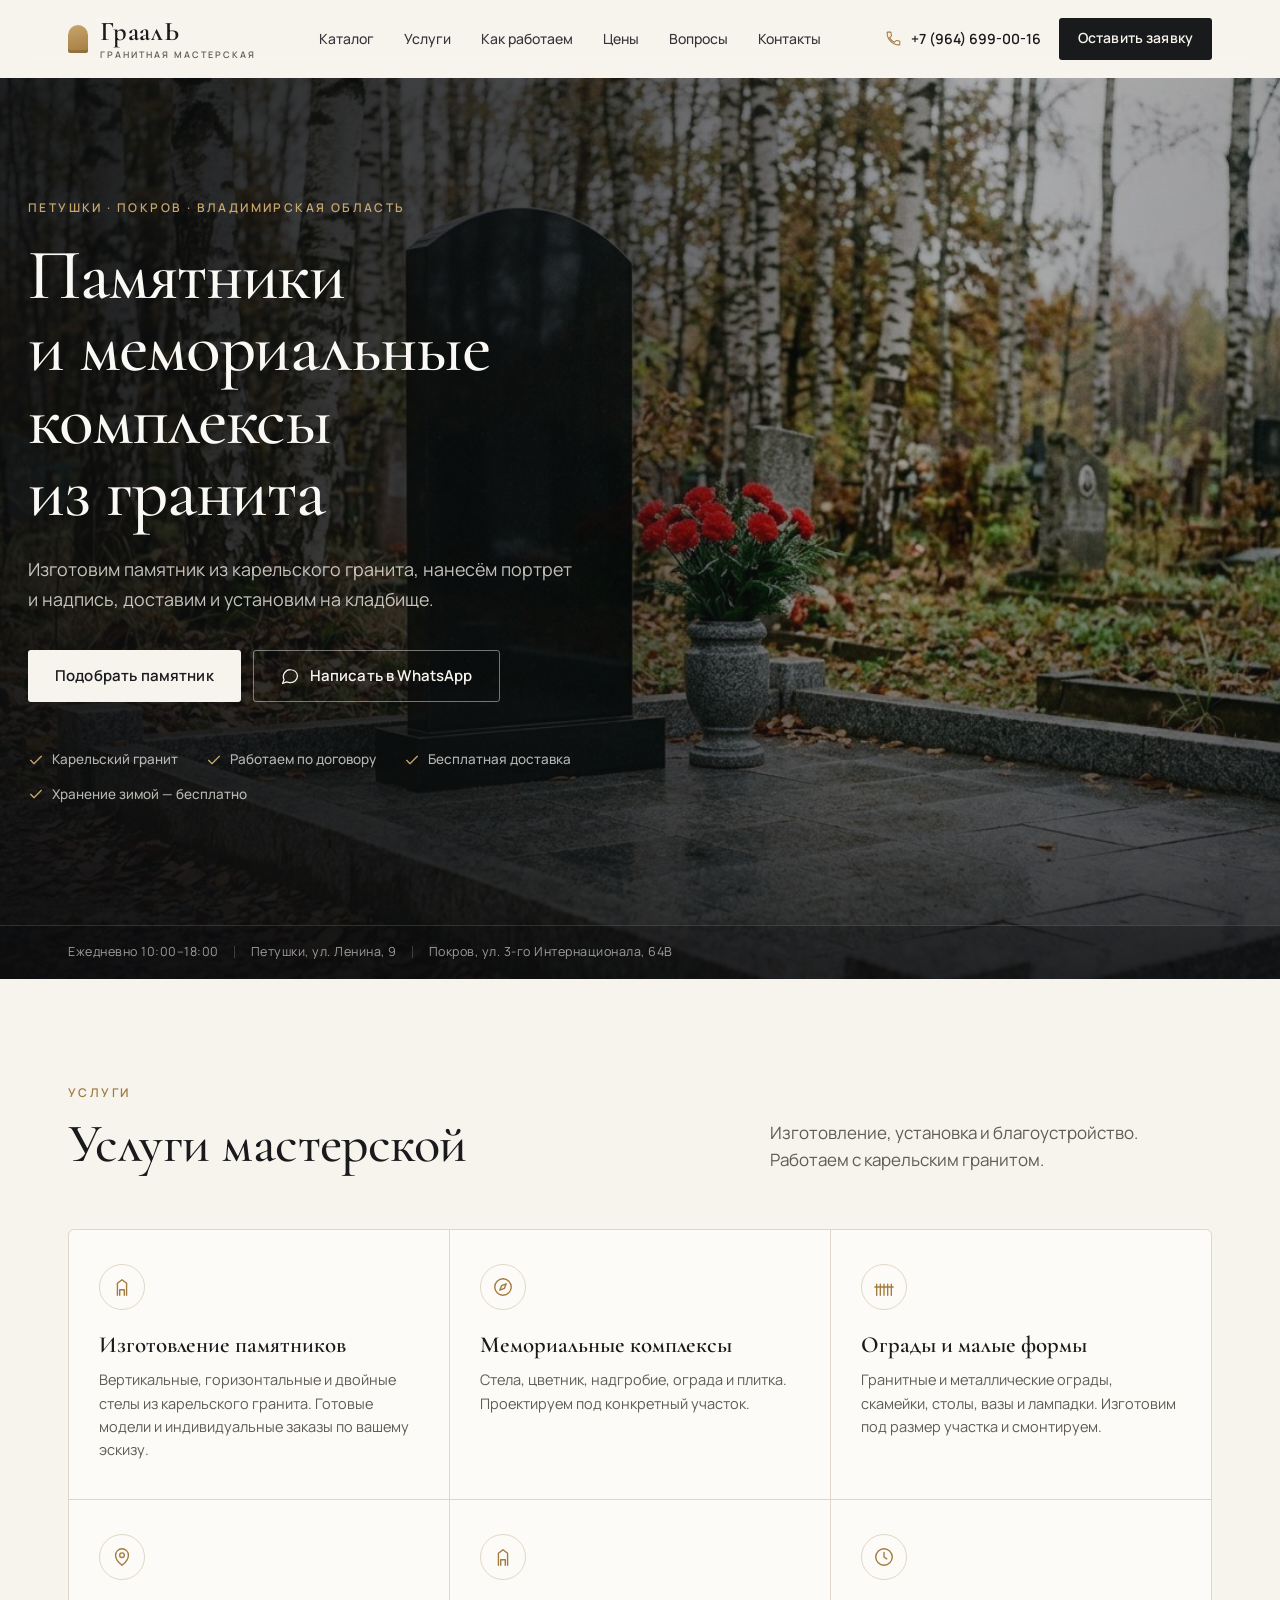
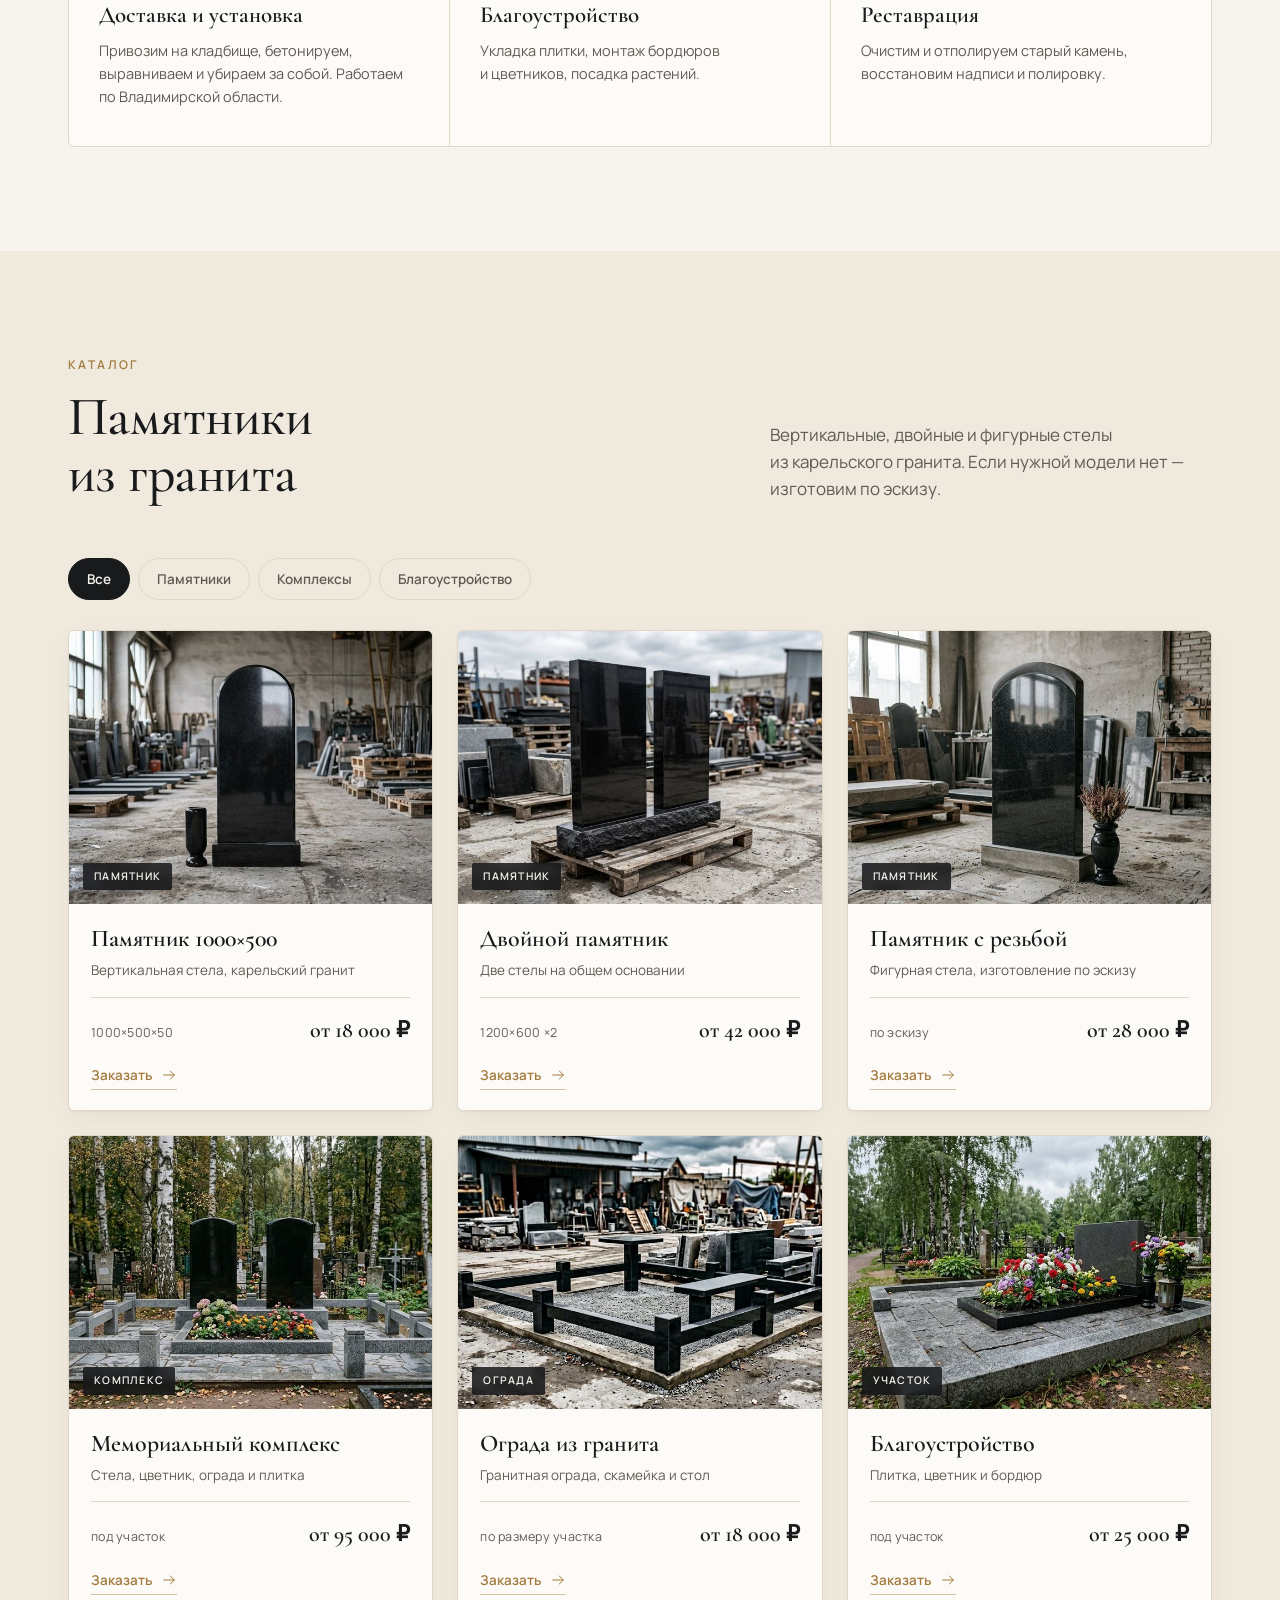
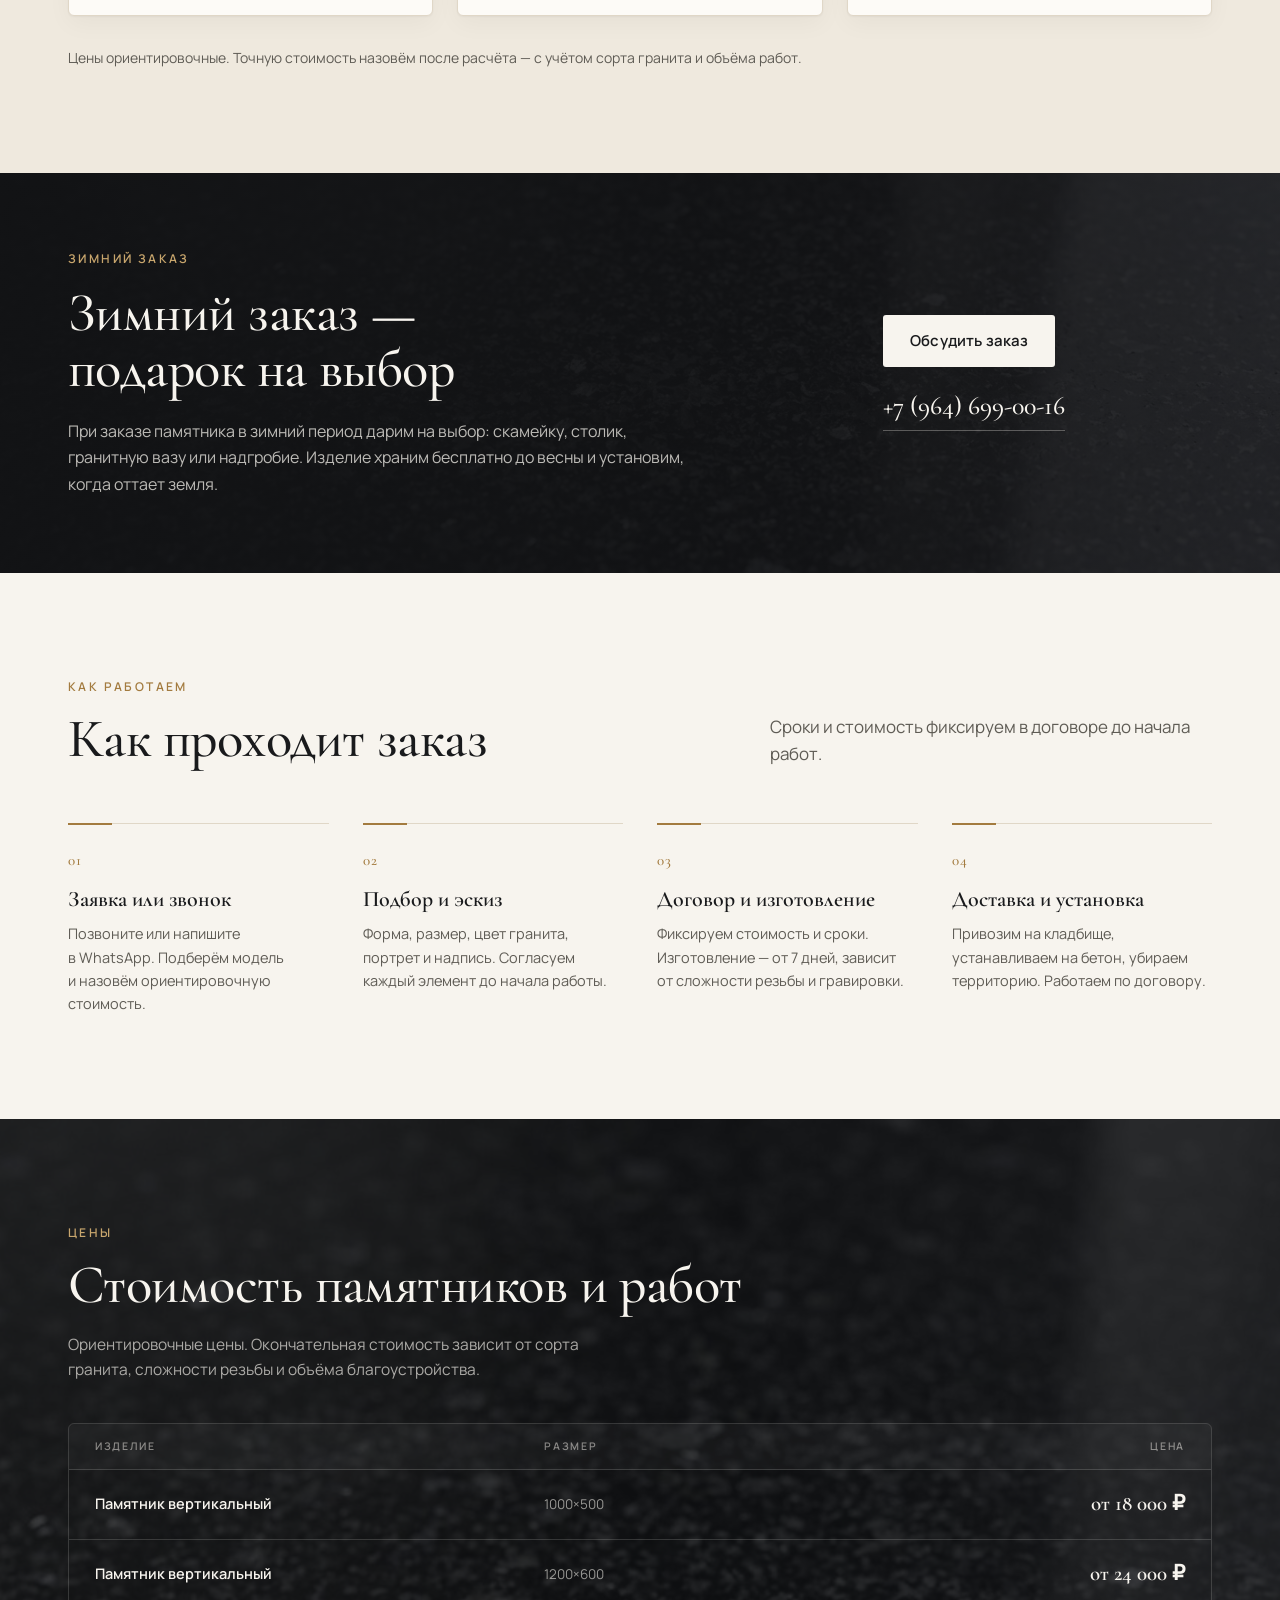
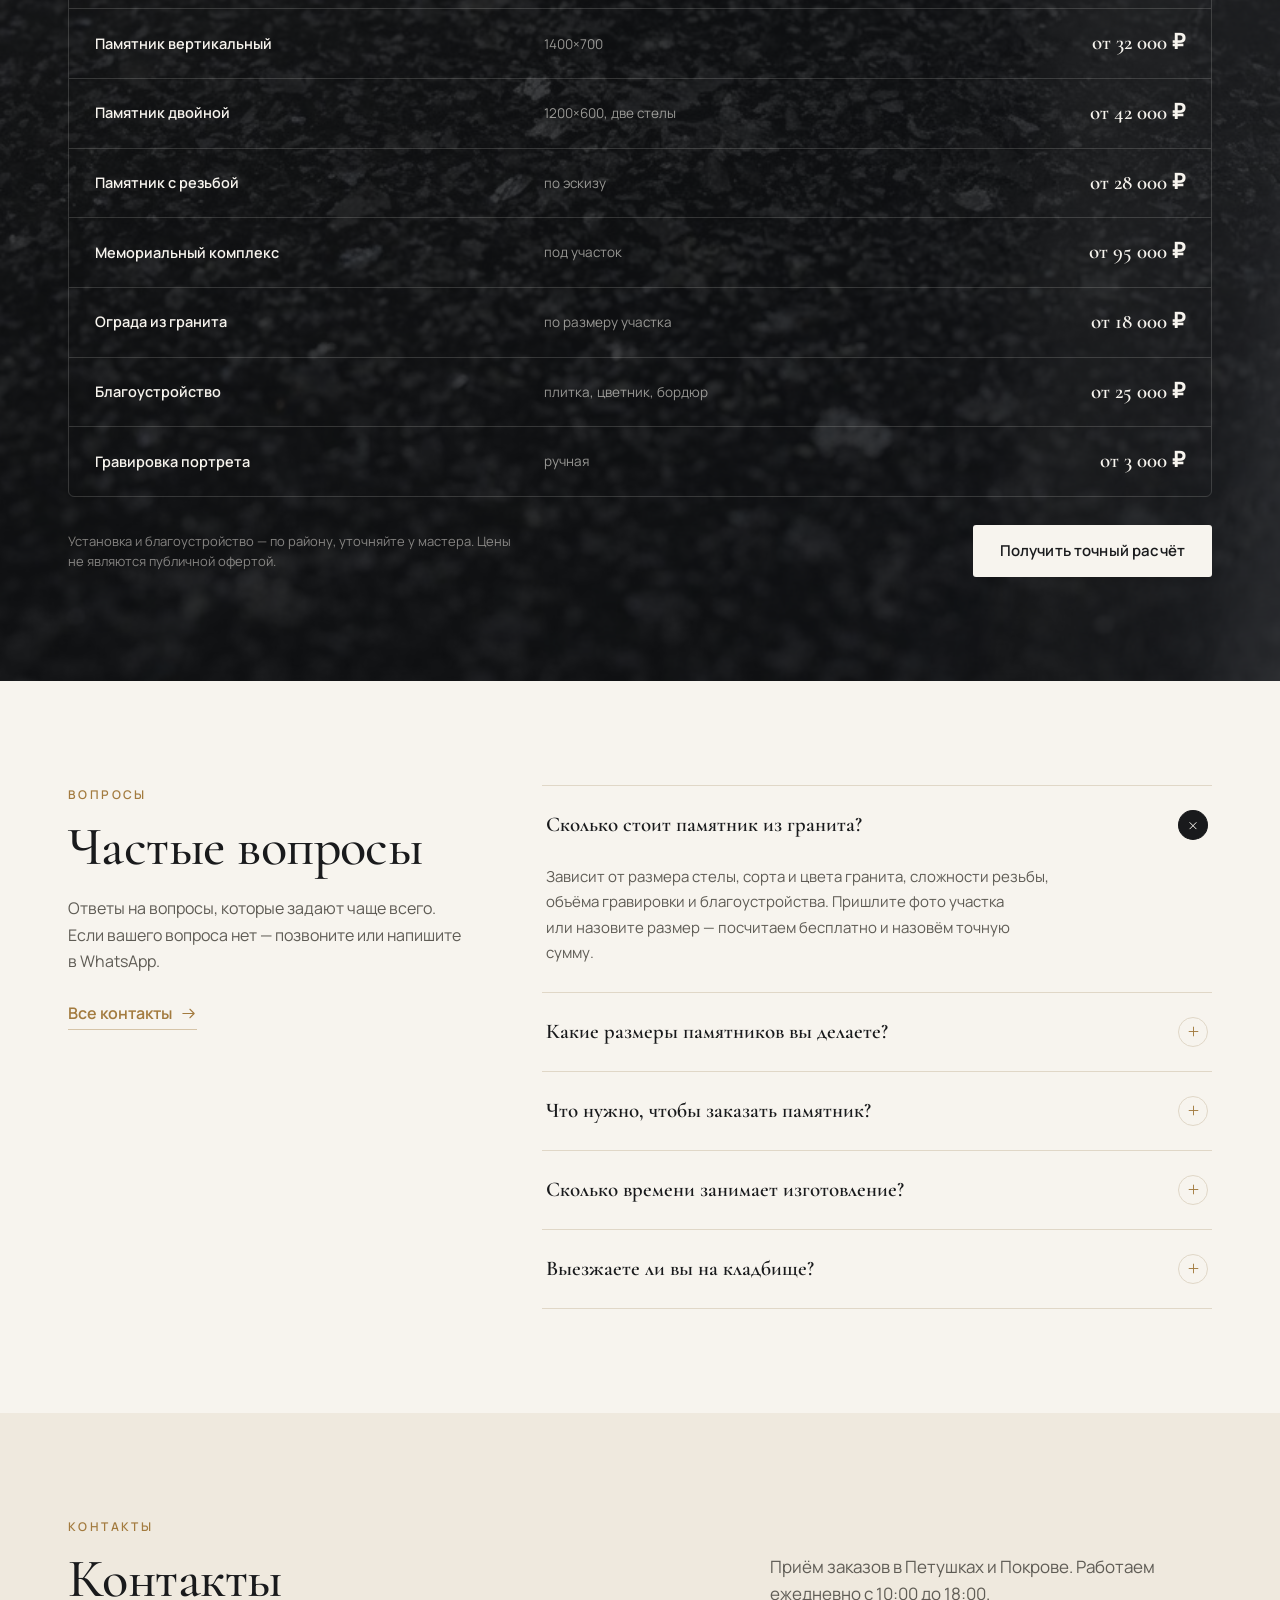
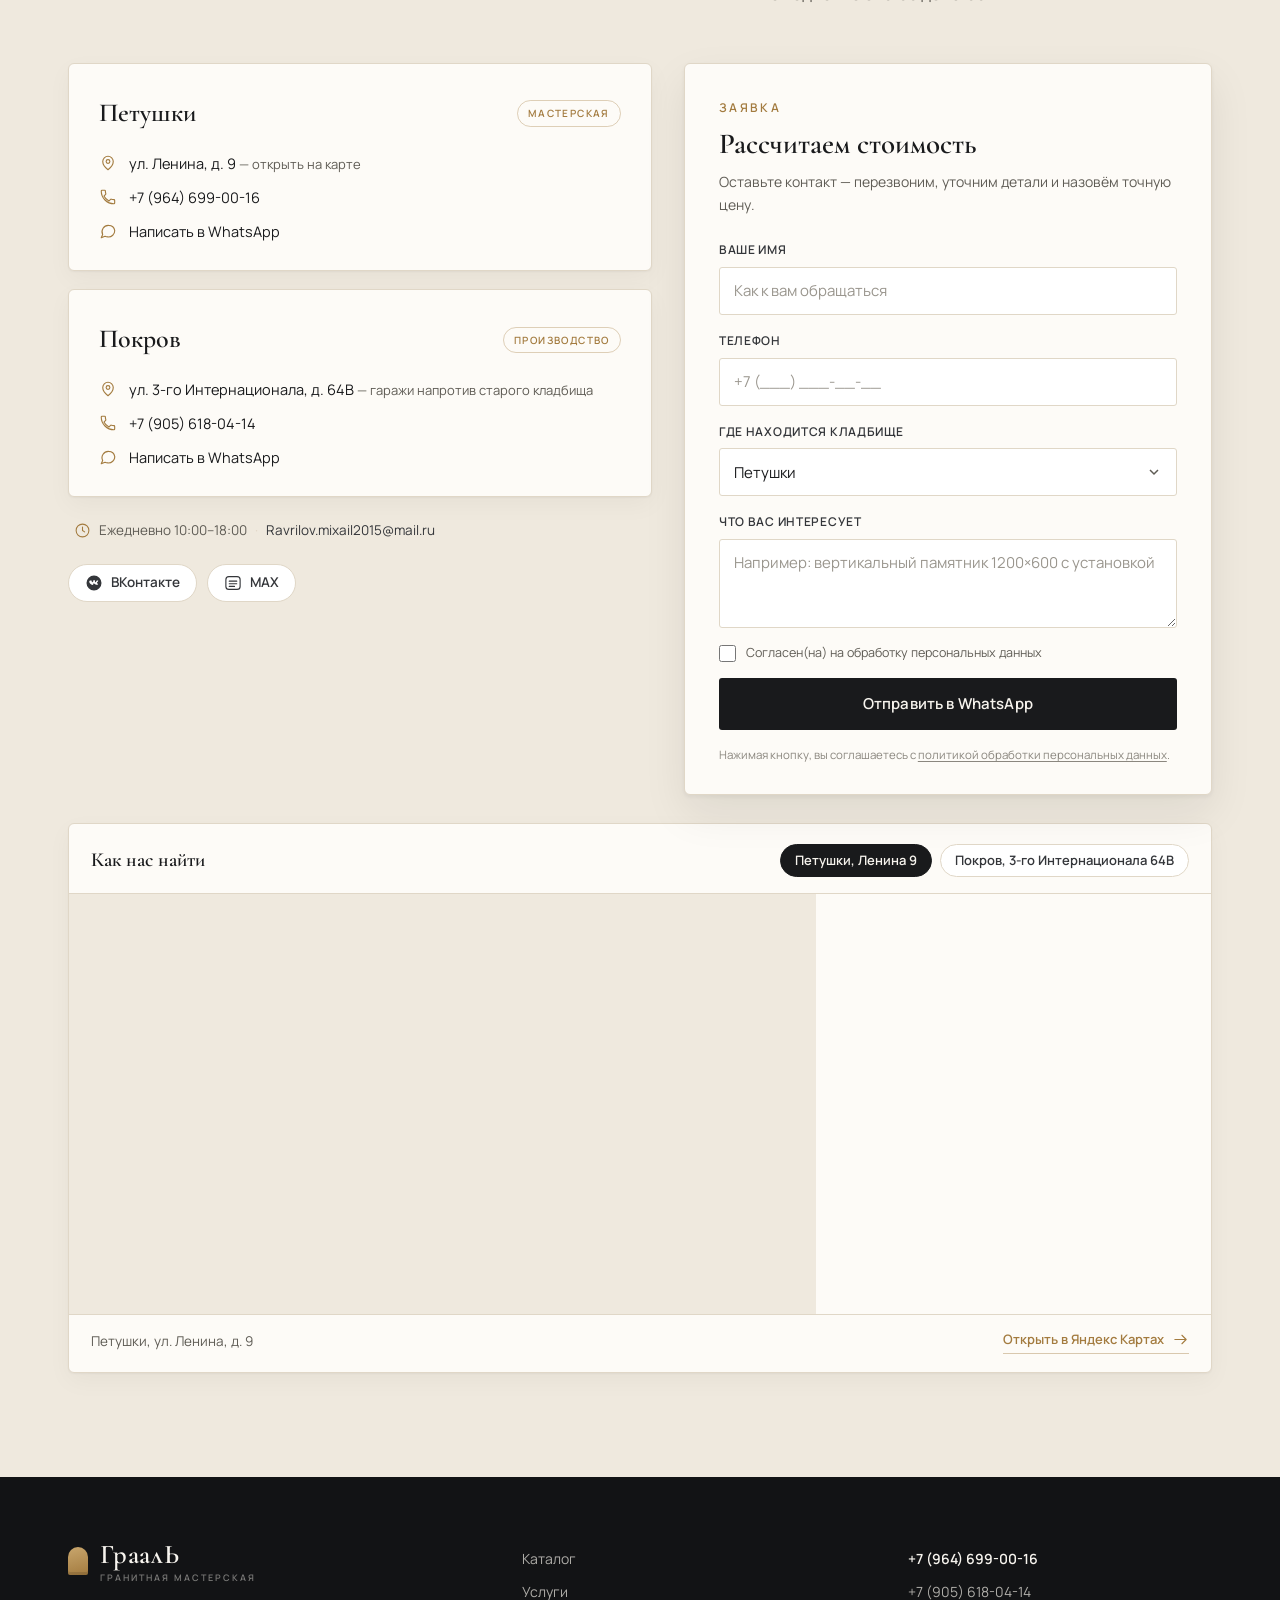
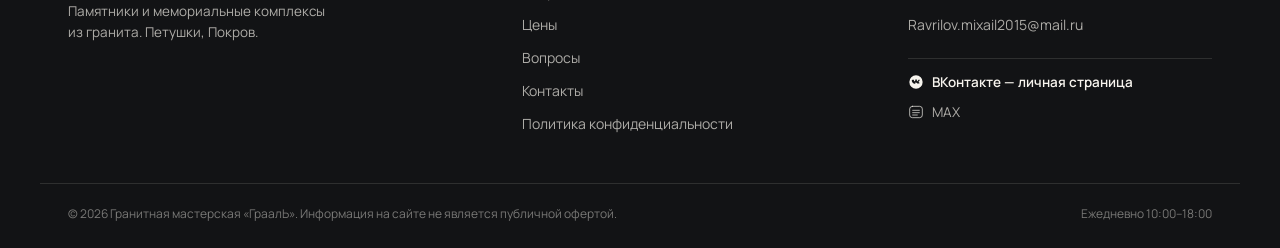
==== commit 558e30ed: "Add VK and MAX social links - VK personal page id286378729 as text link (no group) - MAX messenger m" ====
--- a/index.html
+++ b/index.html
@@ -33,6 +33,7 @@
         "logo": "favicon.svg",
         "email": "Ravrilov.mixail2015@mail.ru",
         "telephone": ["+7 (964) 699-00-16", "+7 (905) 618-04-14"],
+        "sameAs": ["https://vk.com/id286378729", "https://max.ru/u/f9LHodD0cOIrZoPDrASCz8ZKdECY8harawKMvM3QFS44eGOiEqUaqM6qY50"],
         "address": {
           "@type": "PostalAddress",
           "streetAddress": "ул. Ленина, д. 9",
@@ -155,6 +156,8 @@
     <symbol id="i-menu" viewBox="0 0 24 24"><path d="M4 7h16M4 12h16M4 17h16"/></symbol>
     <symbol id="i-close" viewBox="0 0 24 24"><path d="M6 6l12 12M18 6 6 18"/></symbol>
     <symbol id="i-plus" viewBox="0 0 24 24"><path d="M12 5v14M5 12h14"/></symbol>
+    <symbol id="i-vk" viewBox="0 0 24 24"><path fill="currentColor" d="M12 2a10 10 0 1 0 10 10A10 10 0 0 0 12 2Zm4.2 12.4h-1.5c-.5 0-.7-.4-1.5-1-1-.7-1.5-.8-1.8-.8-.3 0-.4.1-.4.6v.9c0 .4-.2.5-1 .5A5.2 5.2 0 0 1 7.1 13a6.3 6.3 0 0 1-1.4-2.5c-.2-.5-.1-.8.2-1l.4-.4c.2-.2.3-.3.7-.3H8.3c.4 0 .5.2.6.6l.3 1.3c.1.4.3.5.6.3l1-.9c.2-.2.2-.4.2-.6v-.7c0-.3.1-.4.4-.4h1.5c.3 0 .4.1.4.4v1.8c0 .3.1.4.3.4.2 0 .4-.1.8-.5l1.2-1.4c.1-.1.2-.3.4-.3h1.3c.3 0 .4.1.3.4-.1.4-1 1.4-1.3 1.7-.2.3-.4.4-.4.6 0 .2.1.4.5.7l1 1.3c.1.2.1.3 0 .4Z"/></symbol>
+    <symbol id="i-max" viewBox="0 0 24 24"><rect x="2.5" y="3.5" width="19" height="17" rx="4" fill="none" stroke="currentColor" stroke-width="1.5"/><path d="M7 9.5h10M7 13h10M7 16.5h7" stroke="currentColor" stroke-width="1.5" stroke-linecap="round"/></symbol>
   </svg>
 
   <header class="site-header" id="top">
@@ -596,6 +599,17 @@
               <span class="contact-sep" aria-hidden="true">·</span>
               <a href="mailto:Ravrilov.mixail2015@mail.ru">Ravrilov.mixail2015@mail.ru</a>
             </p>
+
+            <div class="contact-social" aria-label="Мессенджеры и соцсети">
+              <a class="social-link" href="https://vk.com/id286378729" target="_blank" rel="noopener">
+                <svg class="icon icon--fill" aria-hidden="true"><use href="#i-vk"/></svg>
+                <span>ВКонтакте</span>
+              </a>
+              <a class="social-link" href="https://max.ru/u/f9LHodD0cOIrZoPDrASCz8ZKdECY8harawKMvM3QFS44eGOiEqUaqM6qY50" target="_blank" rel="noopener">
+                <svg class="icon" aria-hidden="true"><use href="#i-max"/></svg>
+                <span>MAX</span>
+              </a>
+            </div>
           </div>
 
           <div class="request-card" id="request">
@@ -680,6 +694,16 @@
         <a href="tel:+79646990016">+7 (964) 699-00-16</a>
         <a href="tel:+79056180414">+7 (905) 618-04-14</a>
         <a href="mailto:Ravrilov.mixail2015@mail.ru">Ravrilov.mixail2015@mail.ru</a>
+        <div class="footer-social">
+          <a href="https://vk.com/id286378729" target="_blank" rel="noopener">
+            <svg class="icon icon--fill" aria-hidden="true"><use href="#i-vk"/></svg>
+            ВКонтакте — личная страница
+          </a>
+          <a href="https://max.ru/u/f9LHodD0cOIrZoPDrASCz8ZKdECY8harawKMvM3QFS44eGOiEqUaqM6qY50" target="_blank" rel="noopener">
+            <svg class="icon" aria-hidden="true"><use href="#i-max"/></svg>
+            MAX
+          </a>
+        </div>
       </div>
     </div>
     <div class="container footer-bottom">
--- a/assets/css/style.css
+++ b/assets/css/style.css
@@ -137,6 +137,10 @@
   stroke-linecap: round;
   stroke-linejoin: round;
 }
+.icon--fill {
+  fill: currentColor;
+  stroke: none;
+}
 
 .container {
   width: 100%;
@@ -983,6 +987,28 @@
 .contact-common a { color: var(--ink-soft); }
 .contact-common a:hover { color: var(--bronze); }
 .contact-sep { color: var(--line); }
+.contact-social {
+  display: flex;
+  flex-wrap: wrap;
+  gap: 10px;
+}
+.social-link {
+  display: inline-flex;
+  align-items: center;
+  gap: 8px;
+  padding: 9px 16px;
+  border: 1px solid var(--line);
+  border-radius: 100px;
+  background: #fff;
+  color: var(--ink-soft);
+  font-size: 13.5px;
+  font-weight: 600;
+  line-height: 1;
+  transition: border-color 0.2s, color 0.2s, background-color 0.2s;
+}
+.social-link:hover { border-color: var(--bronze); color: var(--bronze); }
+.social-link .icon { width: 18px; height: 18px; }
+
 
 /* ---------- Карта ---------- */
 .contacts-map {
@@ -1194,6 +1220,21 @@
 }
 .footer-nav a:hover,
 .footer-contacts a:hover { color: var(--paper); }
+.footer-social {
+  display: flex;
+  flex-direction: column;
+  gap: 8px;
+  margin-top: 12px;
+  padding-top: 12px;
+  border-top: 1px solid rgba(247, 244, 238, 0.12);
+}
+.footer-social a {
+  display: inline-flex;
+  align-items: center;
+  gap: 8px;
+  font-size: 13.5px;
+}
+.footer-social .icon { width: 16px; height: 16px; }
 .footer-contacts a:first-child { color: var(--paper); font-weight: 600; }
 .footer-bottom {
   display: flex;
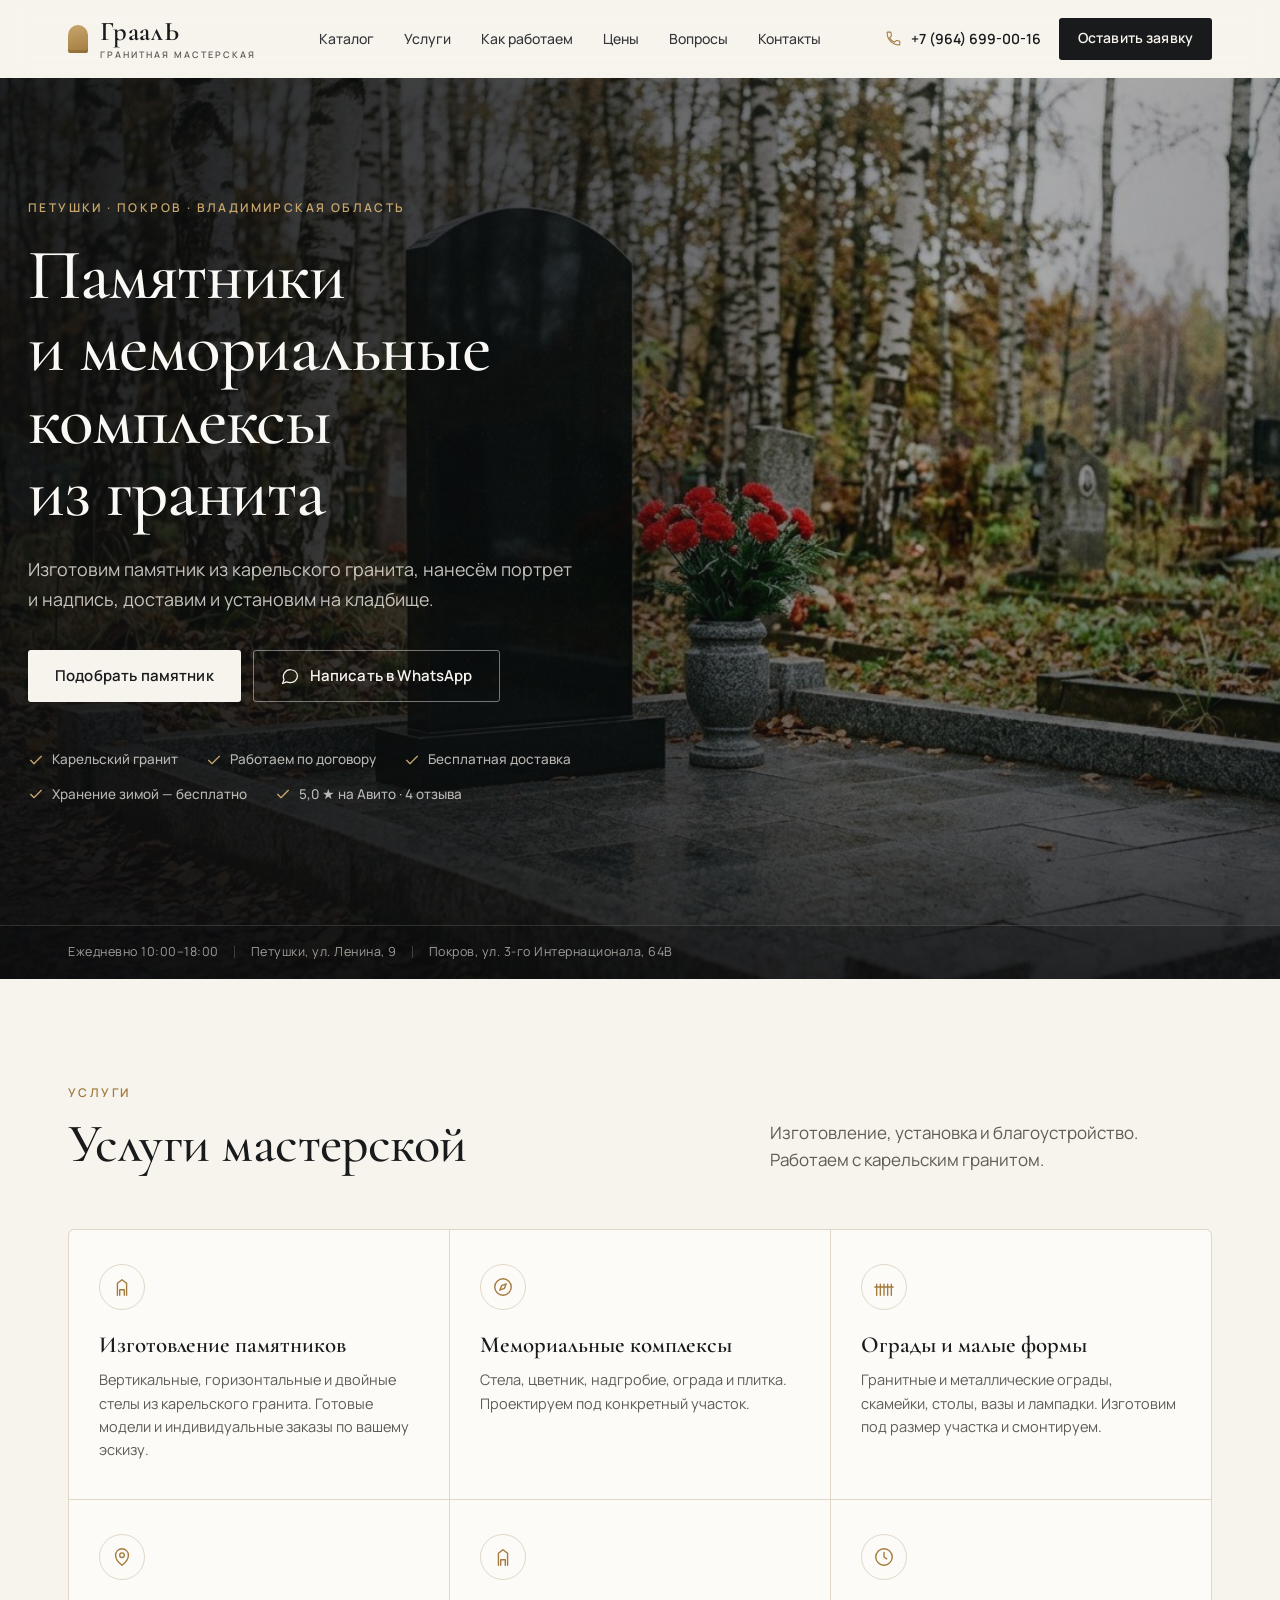
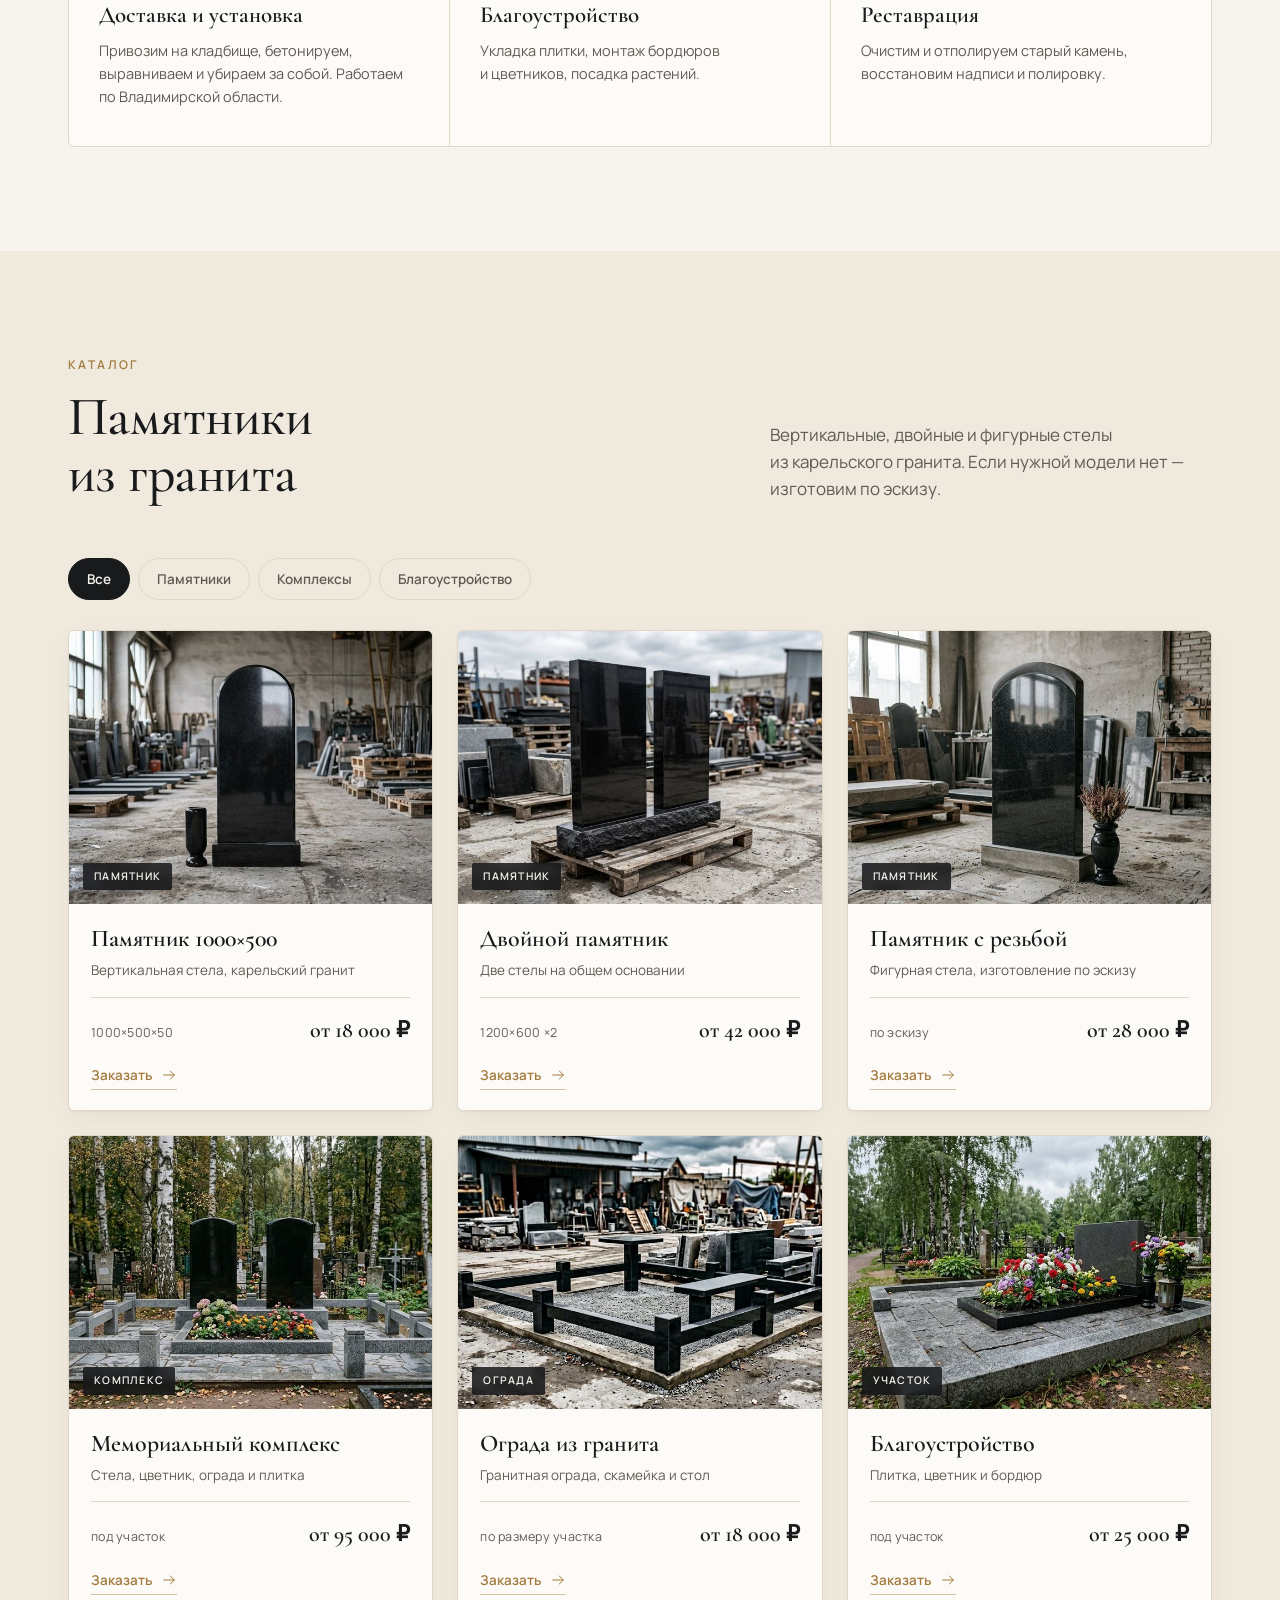
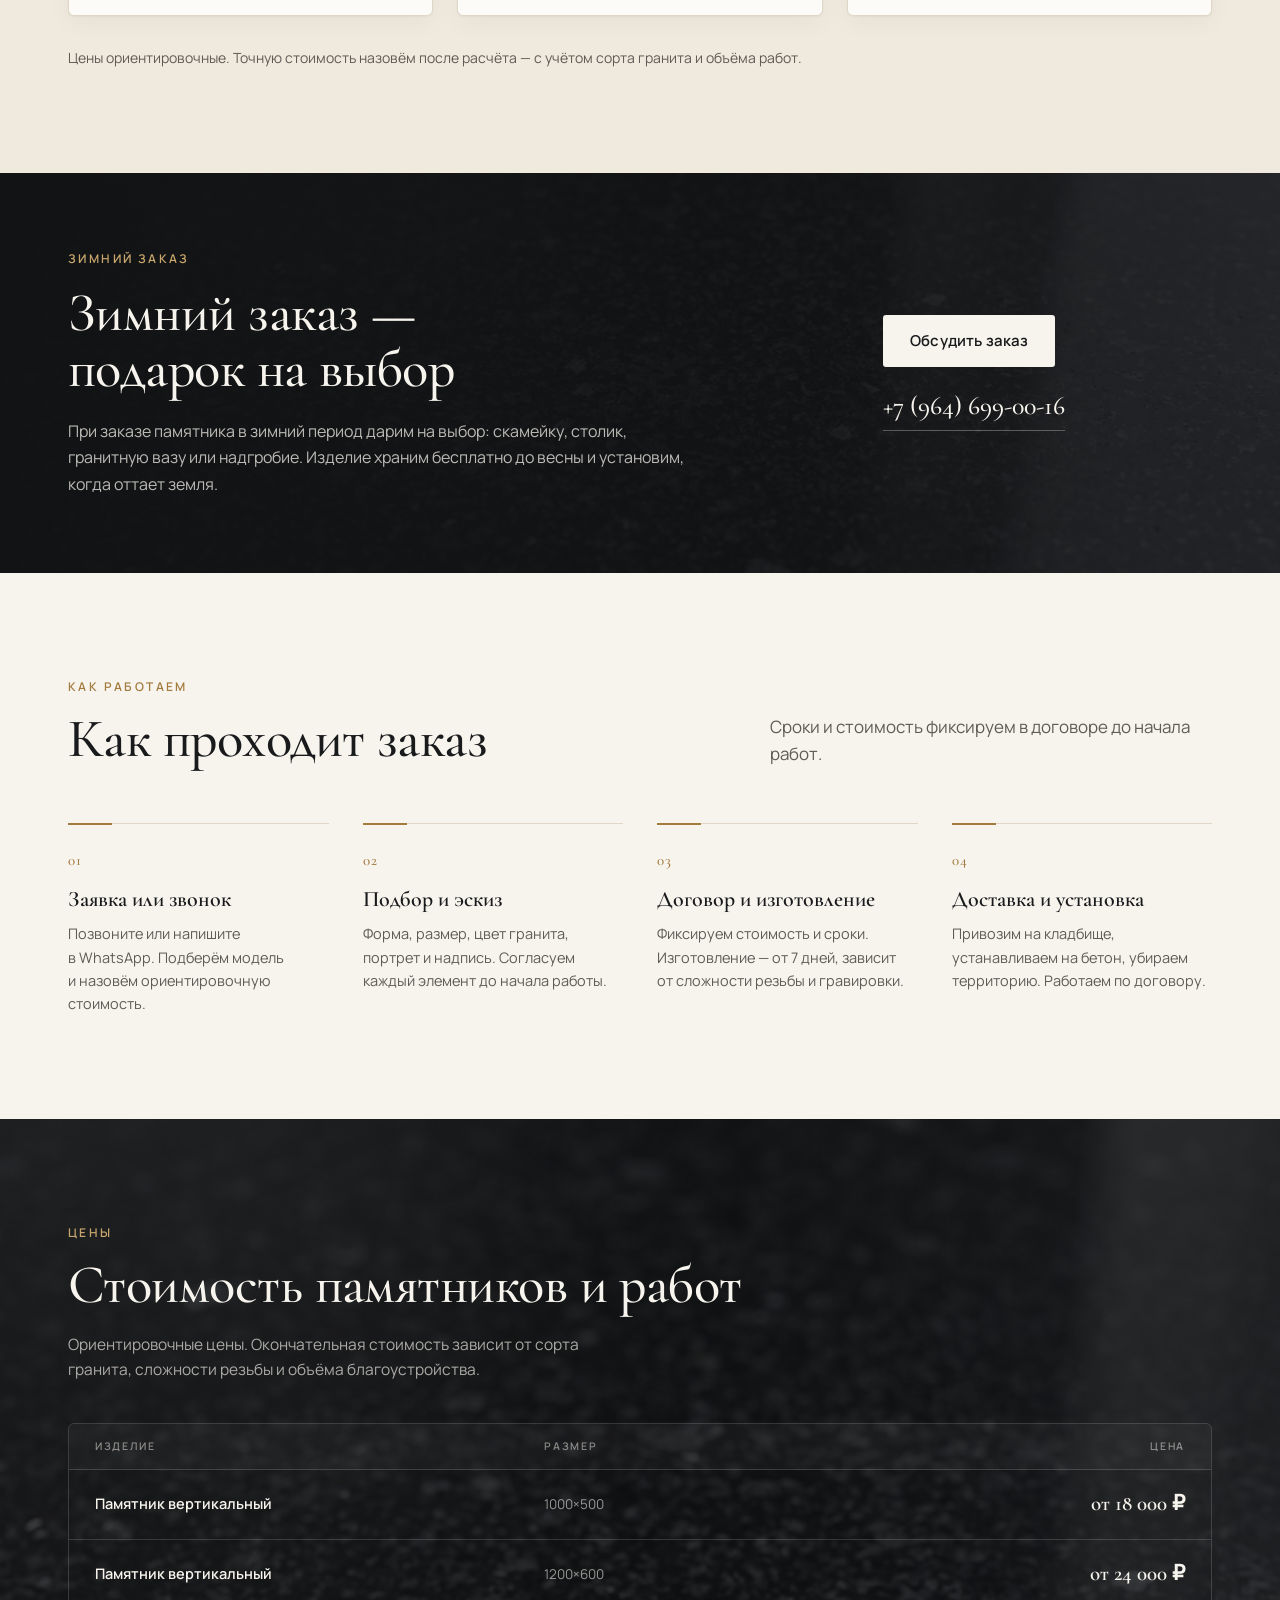
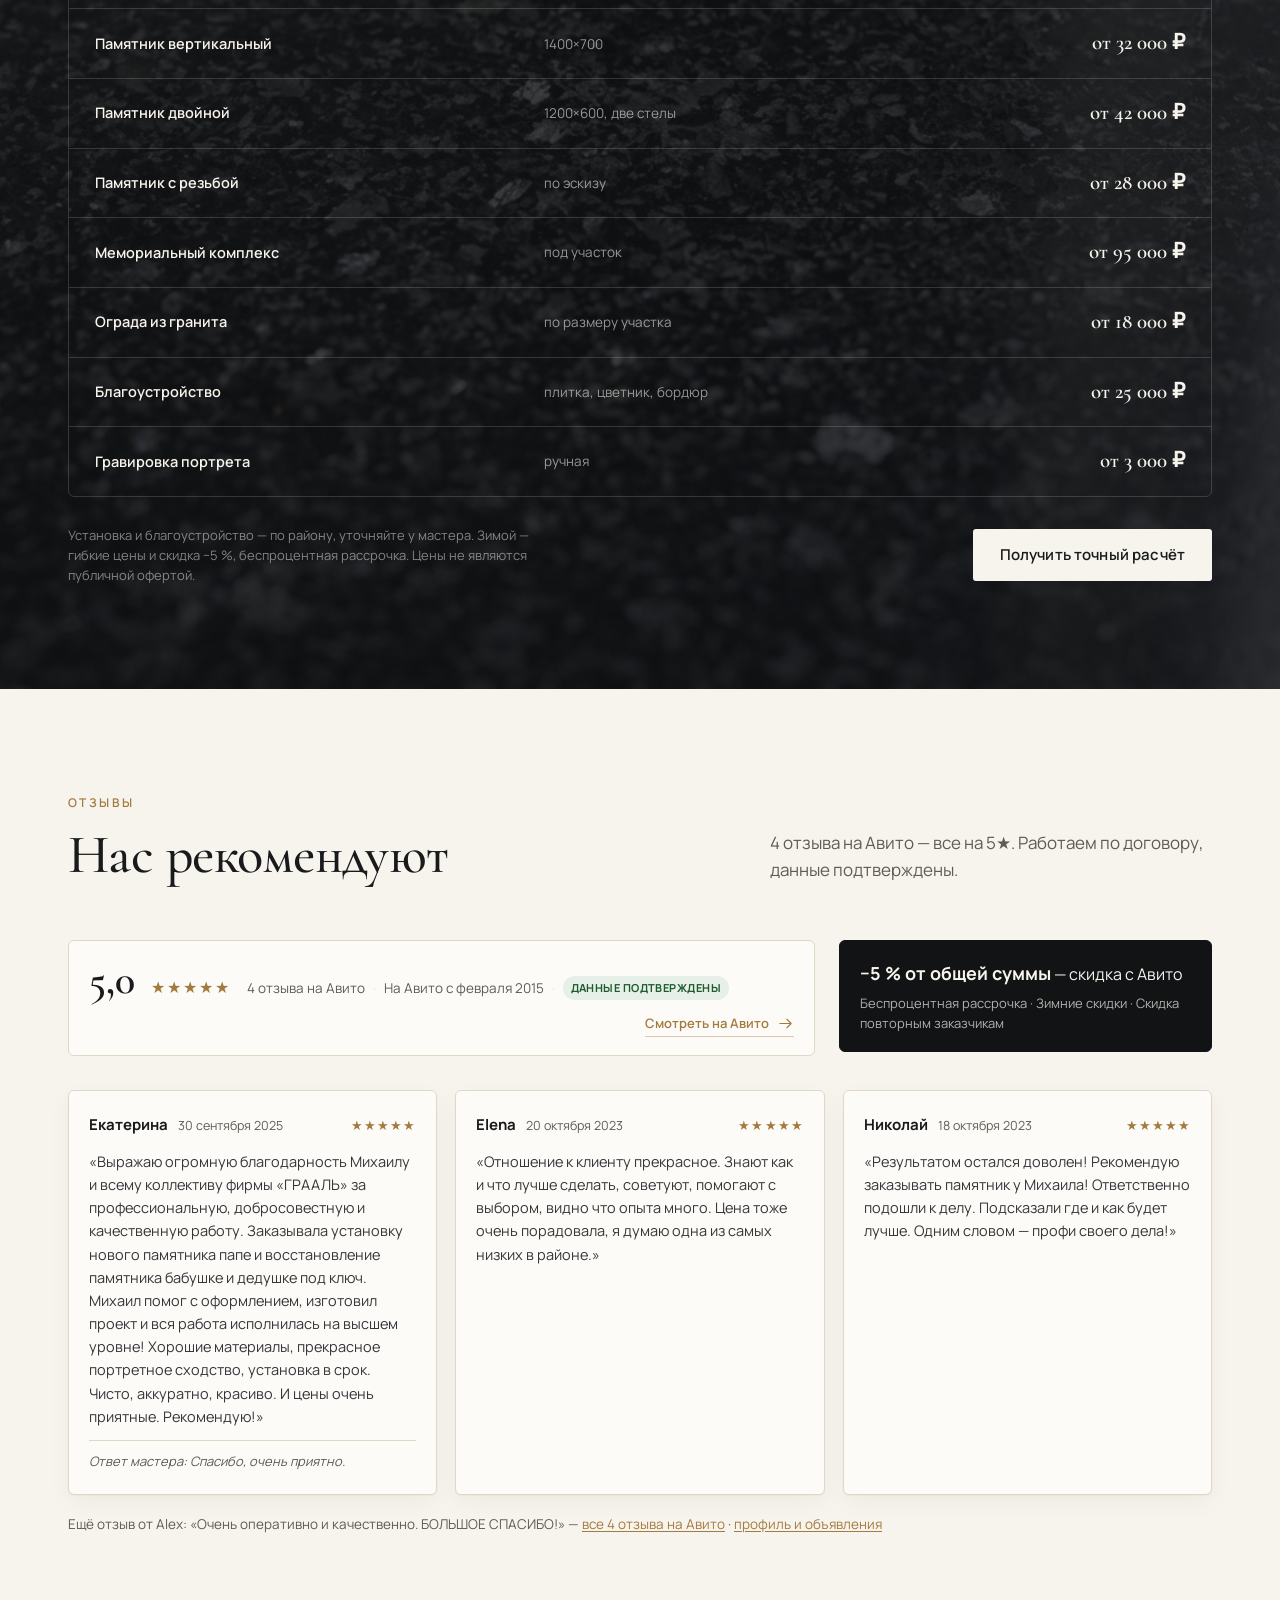
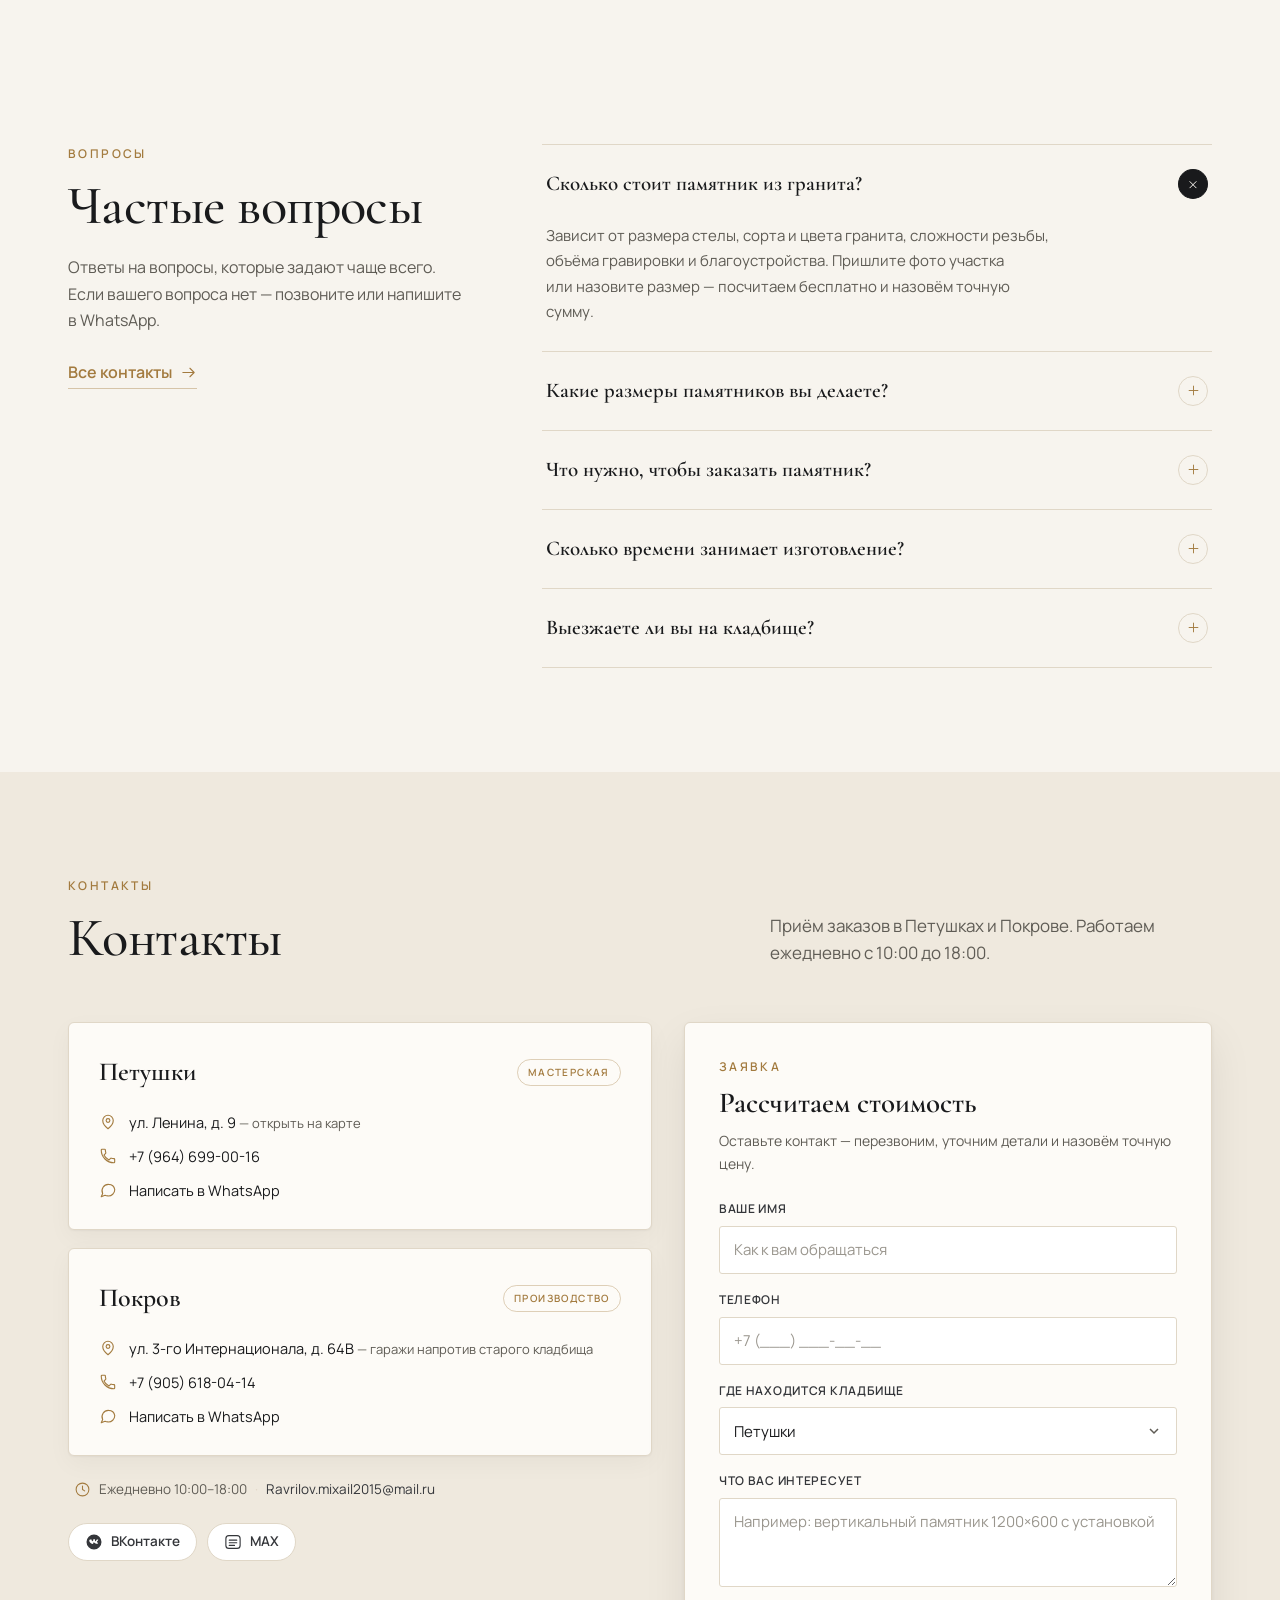
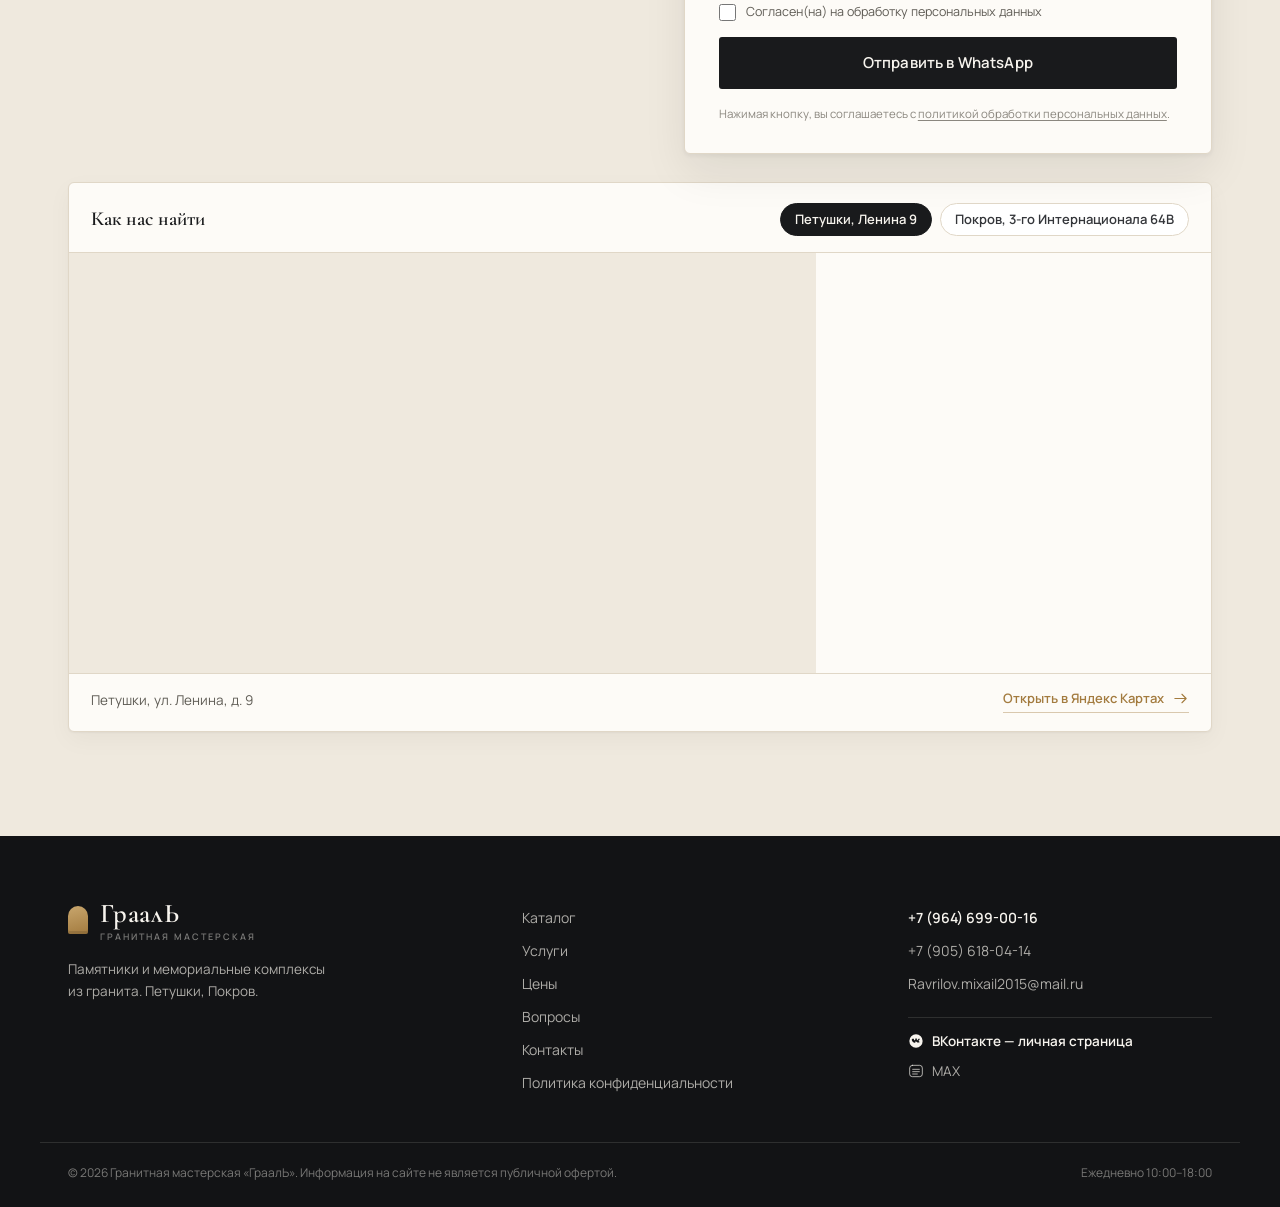
==== commit cc220e8b: "Add Avito reviews block (5.0/4) + trust tweaks - New section #reviews between prices and FAQ: rating" ====
--- a/index.html
+++ b/index.html
@@ -33,7 +33,8 @@
         "logo": "favicon.svg",
         "email": "Ravrilov.mixail2015@mail.ru",
         "telephone": ["+7 (964) 699-00-16", "+7 (905) 618-04-14"],
-        "sameAs": ["https://vk.com/id286378729", "https://max.ru/u/f9LHodD0cOIrZoPDrASCz8ZKdECY8harawKMvM3QFS44eGOiEqUaqM6qY50"],
+        "sameAs": ["https://vk.com/id286378729", "https://max.ru/u/f9LHodD0cOIrZoPDrASCz8ZKdECY8harawKMvM3QFS44eGOiEqUaqM6qY50", "https://www.avito.ru/brands/i71834038"],
+        "aggregateRating": {"@type": "AggregateRating", "ratingValue": "5", "reviewCount": "4", "bestRating": "5"},
         "address": {
           "@type": "PostalAddress",
           "streetAddress": "ул. Ленина, д. 9",
@@ -212,6 +213,7 @@
           <li><svg class="icon" aria-hidden="true"><use href="#i-check"/></svg>Работаем по договору</li>
           <li><svg class="icon" aria-hidden="true"><use href="#i-check"/></svg>Бесплатная доставка</li>
           <li><svg class="icon" aria-hidden="true"><use href="#i-check"/></svg>Хранение зимой — бесплатно</li>
+          <li><svg class="icon" aria-hidden="true"><use href="#i-check"/></svg>5,0 ★ на Авито · 4 отзыва</li>
         </ul>
       </div>
       <div class="hero-foot">
@@ -499,9 +501,70 @@
         </div>
 
         <div class="prices-foot">
-          <p>Установка и&nbsp;благоустройство — по&nbsp;району, уточняйте у&nbsp;мастера. Цены не&nbsp;являются публичной офертой.</p>
+          <p>Установка и&nbsp;благоустройство — по&nbsp;району, уточняйте у&nbsp;мастера. Зимой — гибкие цены и&nbsp;скидка −5&nbsp;%, беспроцентная рассрочка. Цены не&nbsp;являются публичной офертой.</p>
           <a class="btn btn--light" href="#request">Получить точный расчёт</a>
         </div>
+      </div>
+    </section>
+
+    <section class="section reviews" id="reviews" aria-labelledby="reviews-title">
+      <div class="container">
+        <div class="section-head">
+          <div>
+            <p class="eyebrow">Отзывы</p>
+            <h2 id="reviews-title">Нас рекомендуют</h2>
+          </div>
+          <p class="section-lead">4 отзыва на&nbsp;Авито — все на&nbsp;5★. Работаем по&nbsp;договору, данные подтверждены.</p>
+        </div>
+
+        <div class="reviews-head">
+          <div class="reviews-rating">
+            <div class="reviews-score">5,0</div>
+            <div class="reviews-stars" aria-hidden="true">★★★★★</div>
+            <div class="reviews-meta">
+              <span>4 отзыва на Авито</span>
+              <span class="reviews-dot" aria-hidden="true">·</span>
+              <span>На Авито с&nbsp;февраля 2015</span>
+              <span class="reviews-dot" aria-hidden="true">·</span>
+              <span class="reviews-badge">Данные подтверждены</span>
+            </div>
+            <a class="link-arrow" href="https://www.avito.ru/brands/i71834038" target="_blank" rel="noopener">Смотреть на Авито <svg class="icon" aria-hidden="true"><use href="#i-arrow"/></svg></a>
+          </div>
+          <div class="reviews-offer">
+            <p><strong>−5&nbsp;% от общей суммы</strong> — скидка с Авито</p>
+            <p class="reviews-hint">Беспроцентная рассрочка · Зимние скидки · Скидка повторным заказчикам</p>
+          </div>
+        </div>
+
+        <div class="reviews-grid">
+          <article class="review-card">
+            <div class="review-top">
+              <div class="review-author">Екатерина</div>
+              <div class="review-date">30 сентября 2025</div>
+              <div class="review-stars" aria-label="5 из 5">★★★★★</div>
+            </div>
+            <p class="review-text">«Выражаю огромную благодарность Михаилу и всему коллективу фирмы «ГРААЛЬ» за профессиональную, добросовестную и качественную работу. Заказывала установку нового памятника папе и восстановление памятника бабушке и дедушке под ключ. Михаил помог с оформлением, изготовил проект и вся работа исполнилась на высшем уровне! Хорошие материалы, прекрасное портретное сходство, установка в срок. Чисто, аккуратно, красиво. И цены очень приятные. Рекомендую!»</p>
+            <p class="review-answer">Ответ мастера: Спасибо, очень приятно.</p>
+          </article>
+          <article class="review-card">
+            <div class="review-top">
+              <div class="review-author">Elena</div>
+              <div class="review-date">20 октября 2023</div>
+              <div class="review-stars" aria-label="5 из 5">★★★★★</div>
+            </div>
+            <p class="review-text">«Отношение к клиенту прекрасное. Знают как и что лучше сделать, советуют, помогают с выбором, видно что опыта много. Цена тоже очень порадовала, я думаю одна из самых низких в районе.»</p>
+          </article>
+          <article class="review-card">
+            <div class="review-top">
+              <div class="review-author">Николай</div>
+              <div class="review-date">18 октября 2023</div>
+              <div class="review-stars" aria-label="5 из 5">★★★★★</div>
+            </div>
+            <p class="review-text">«Результатом остался доволен! Рекомендую заказывать памятник у Михаила! Ответственно подошли к делу. Подсказали где и как будет лучше. Одним словом — профи своего дела!»</p>
+          </article>
+        </div>
+
+        <p class="reviews-foot">Ещё отзыв от Alex: «Очень оперативно и качественно. БОЛЬШОЕ СПАСИБО!» — <a href="https://www.avito.ru/brands/i71834038#reviews" target="_blank" rel="noopener">все 4 отзыва на Авито</a> · <a href="https://www.avito.ru/user/d84ef6e67784679a093720f7f3eddd62/profile/all/predlozheniya_uslug?src=sharing&amp;sellerId=d84ef6e67784679a093720f7f3eddd62" target="_blank" rel="noopener">профиль и объявления</a></p>
       </div>
     </section>
 
--- a/assets/css/style.css
+++ b/assets/css/style.css
@@ -858,6 +858,90 @@
 .prices-foot .btn { flex: none; }
 
 /* ---------- FAQ ---------- */
+/* ---------- Отзывы ---------- */
+.reviews { background: var(--paper); }
+.reviews-head {
+  display: grid;
+  grid-template-columns: minmax(0, 1.4fr) minmax(0, 0.7fr);
+  gap: 24px;
+  align-items: start;
+  margin-bottom: 34px;
+}
+.reviews-rating {
+  display: flex;
+  flex-wrap: wrap;
+  align-items: baseline;
+  gap: 12px 16px;
+  padding: 18px 20px;
+  background: var(--card);
+  border: 1px solid var(--line);
+  border-radius: var(--radius);
+}
+.reviews-score {
+  font-family: var(--serif);
+  font-size: 42px;
+  font-weight: 600;
+  line-height: 1;
+  color: var(--ink);
+}
+.reviews-stars { color: var(--bronze); letter-spacing: 0.12em; font-size: 16px; line-height: 1; }
+.reviews-meta {
+  display: flex;
+  flex-wrap: wrap;
+  gap: 6px 8px;
+  align-items: center;
+  font-size: 13.5px;
+  color: var(--muted);
+}
+.reviews-dot { color: var(--line); }
+.reviews-badge {
+  display: inline-flex;
+  padding: 3px 8px;
+  border-radius: 100px;
+  background: #e6f0e8;
+  color: #1e5a2e;
+  font-size: 11px;
+  font-weight: 700;
+  letter-spacing: 0.04em;
+  text-transform: uppercase;
+}
+.reviews-rating .link-arrow { margin-left: auto; font-size: 13px; }
+.reviews-offer {
+  padding: 18px 20px;
+  background: var(--dark);
+  color: var(--paper);
+  border-radius: var(--radius);
+  border: 1px solid var(--dark);
+}
+.reviews-offer strong { font-size: 18px; color: var(--paper); }
+.reviews-hint { margin-top: 6px; font-size: 13px; color: rgba(247,244,238,0.7); line-height: 1.5; }
+.reviews-grid {
+  display: grid;
+  grid-template-columns: repeat(3, 1fr);
+  gap: 18px;
+}
+.review-card {
+  background: var(--card);
+  border: 1px solid var(--line);
+  border-radius: var(--radius);
+  padding: 22px 20px;
+  box-shadow: var(--shadow-sm);
+}
+.review-top {
+  display: flex;
+  flex-wrap: wrap;
+  align-items: baseline;
+  gap: 8px 10px;
+  margin-bottom: 12px;
+}
+.review-author { font-weight: 700; font-size: 15px; }
+.review-date { font-size: 12.5px; color: var(--muted); }
+.review-top .review-stars { margin-left: auto; font-size: 13px; color: var(--bronze); letter-spacing: 0.08em; }
+.review-text { font-size: 14.5px; line-height: 1.6; color: var(--ink-soft); }
+.review-answer { margin-top: 12px; font-size: 13px; color: var(--muted); font-style: italic; border-top: 1px solid var(--line); padding-top: 10px; }
+.reviews-foot { margin-top: 18px; font-size: 13.5px; color: var(--muted); }
+.reviews-foot a { color: var(--bronze); text-decoration: underline; text-underline-offset: 2px; }
+
 .faq-grid {
   display: grid;
   grid-template-columns: minmax(0, 0.75fr) minmax(0, 1.25fr);
@@ -1370,6 +1454,9 @@
 
   .filters { gap: 6px; }
   .filter { padding: 8px 14px; font-size: 12.5px; }
+  .reviews-head { grid-template-columns: 1fr; }
+  .reviews-grid { grid-template-columns: 1fr; }
+  .reviews-rating .link-arrow { margin-left: 0; width: 100%; }
   .catalog-grid { grid-template-columns: 1fr; gap: 16px; }
   .catalog-body { padding: 18px 18px 16px; }
 
